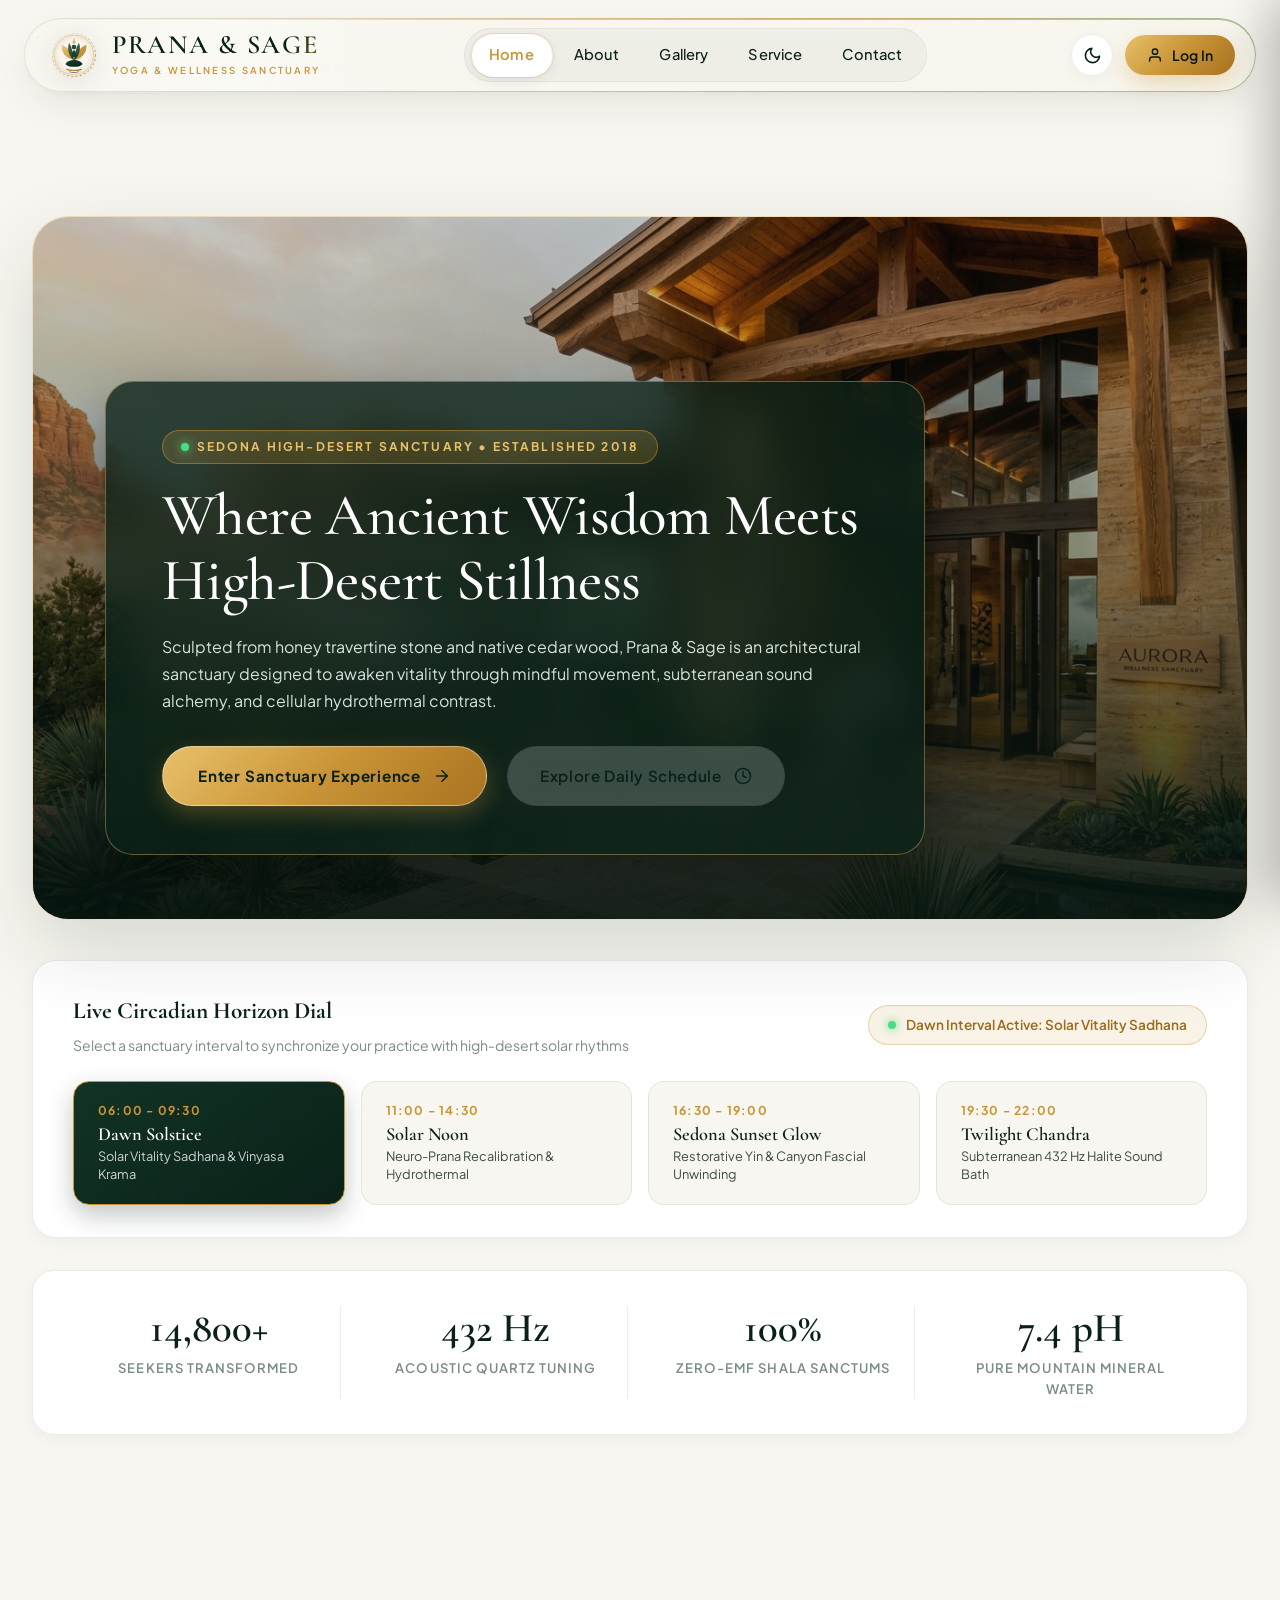
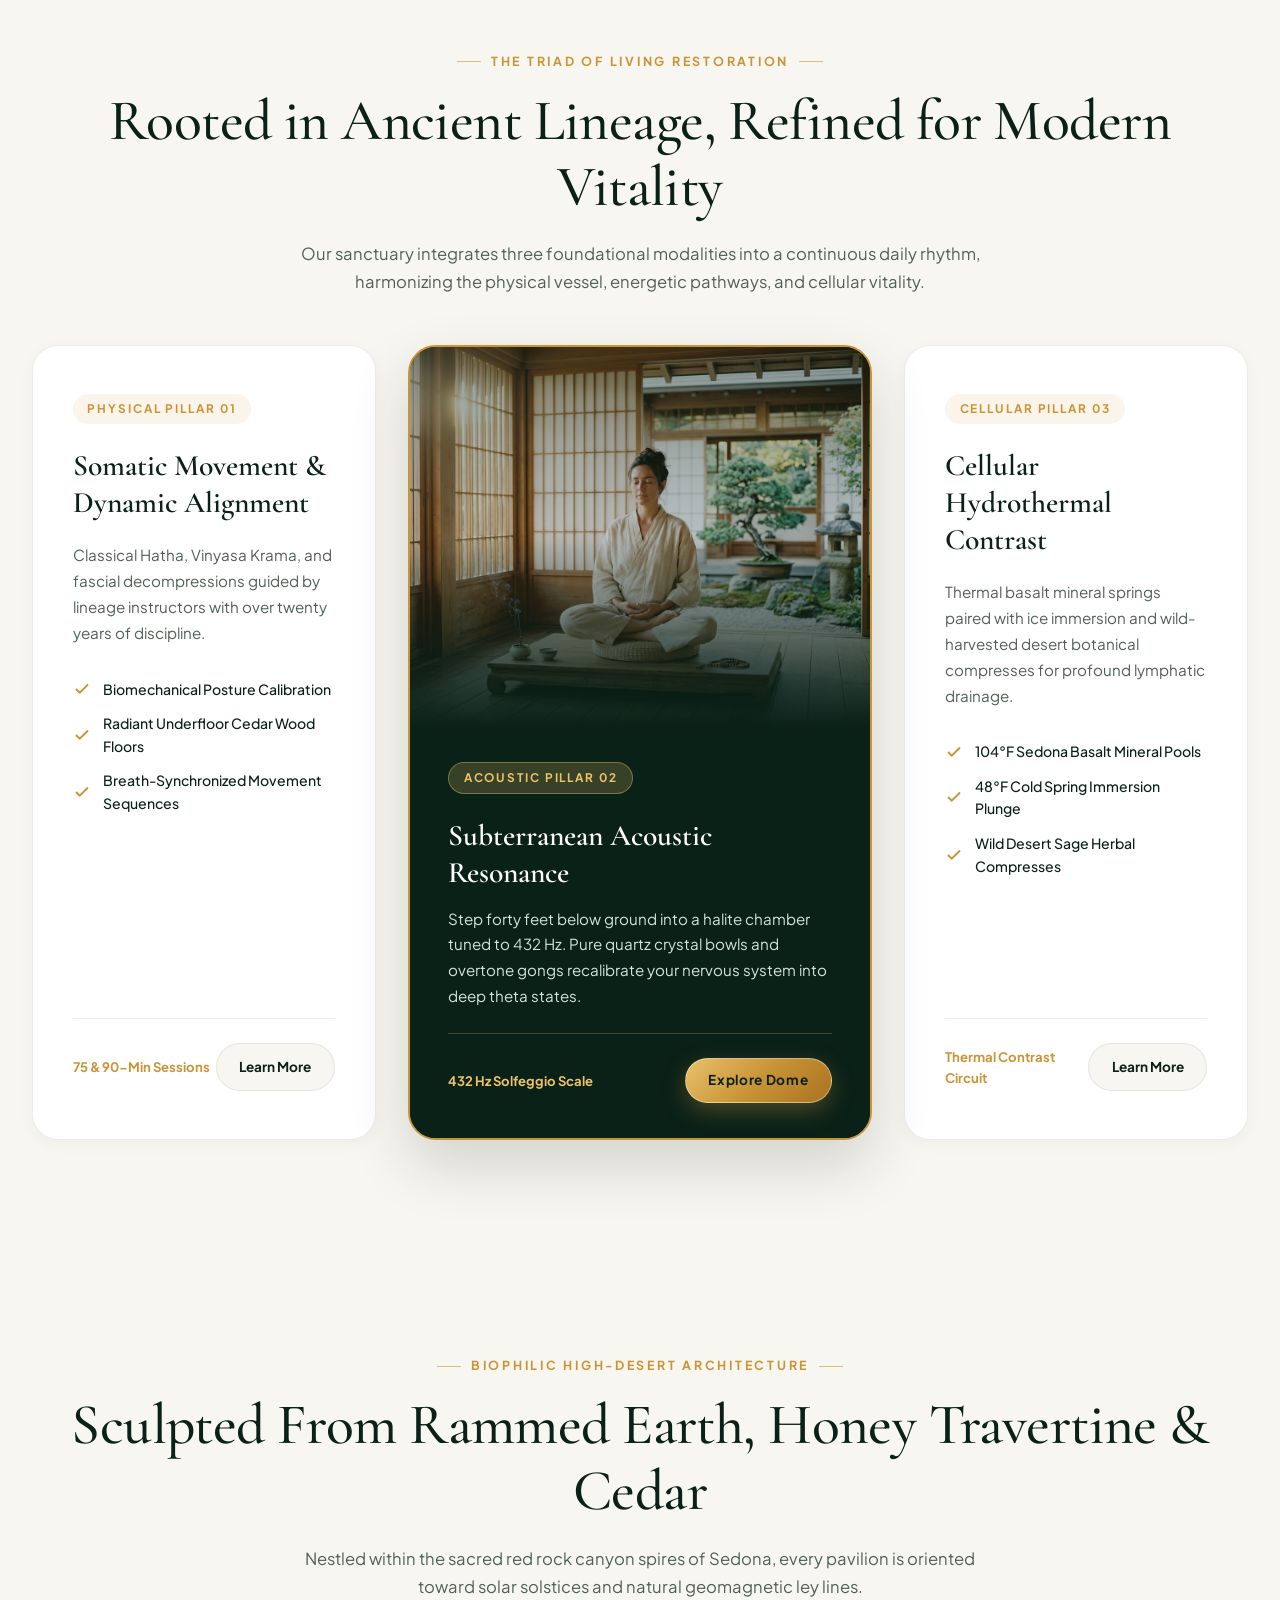
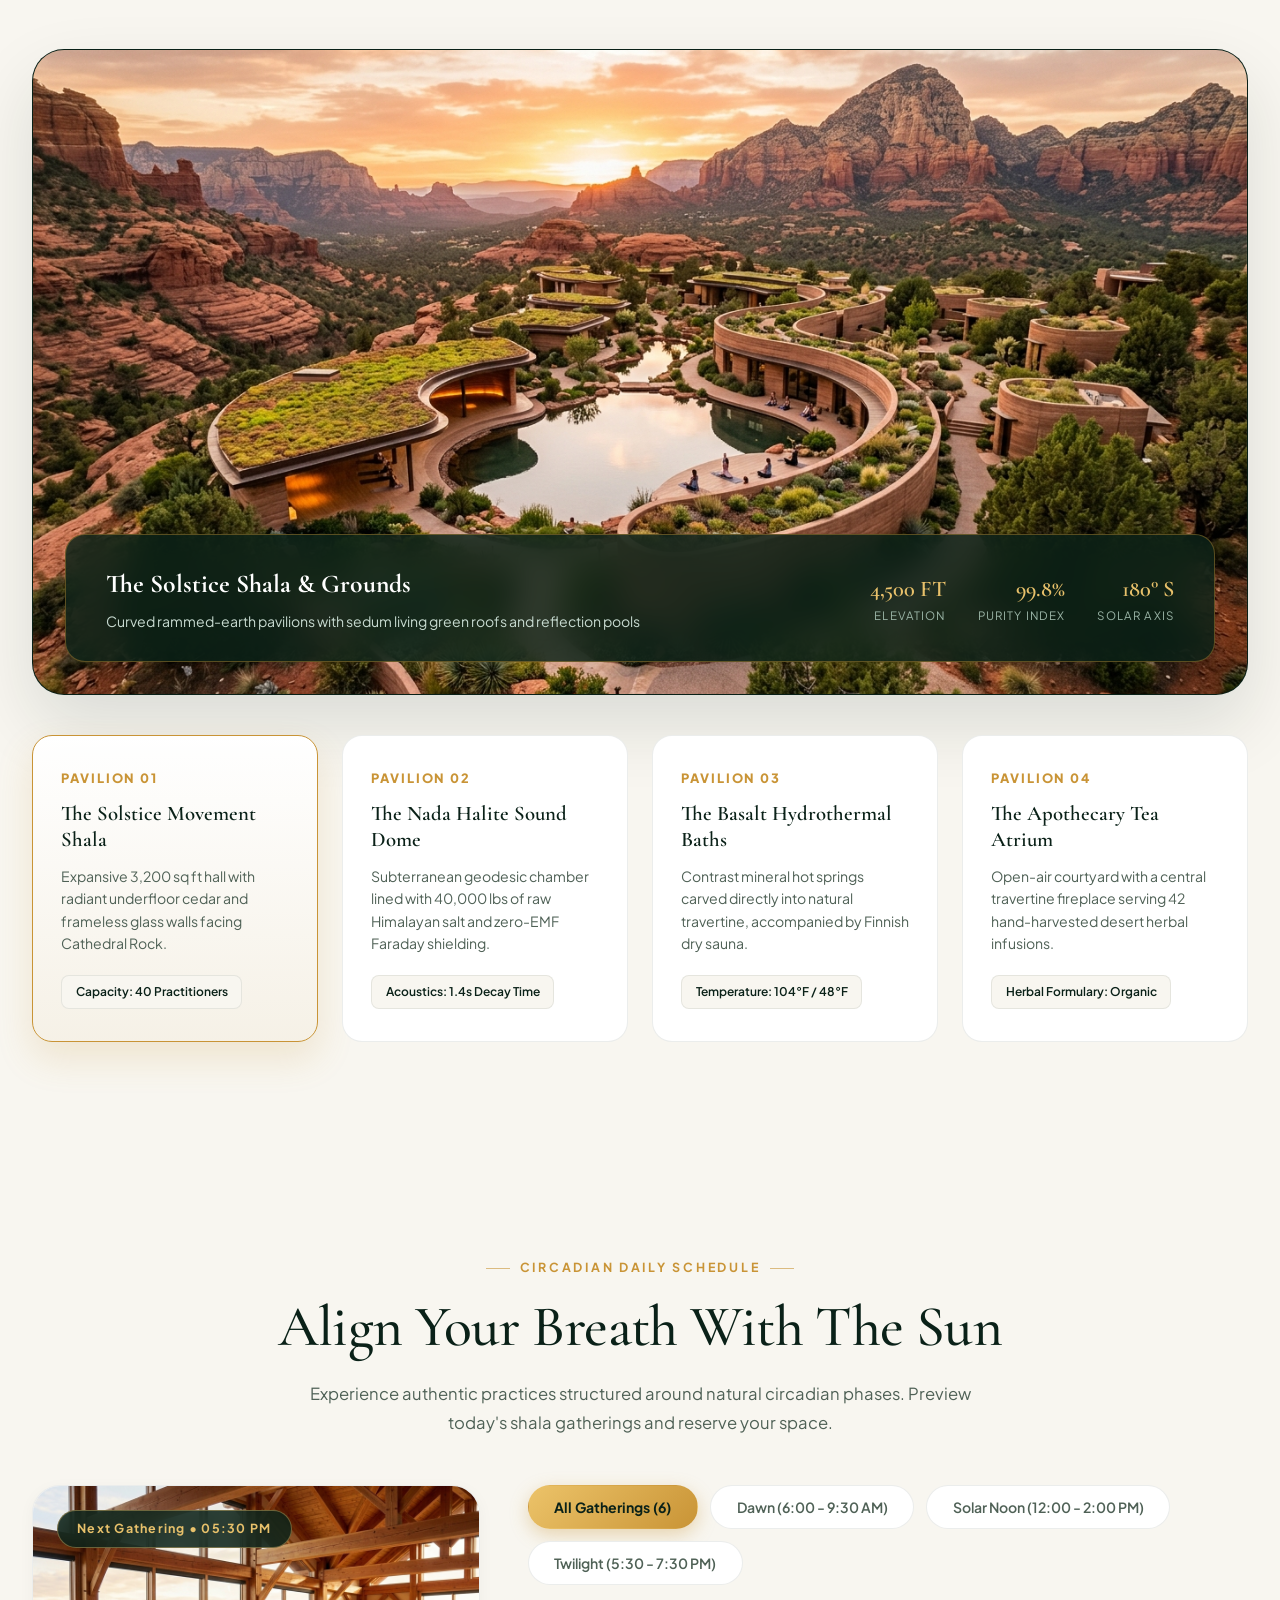
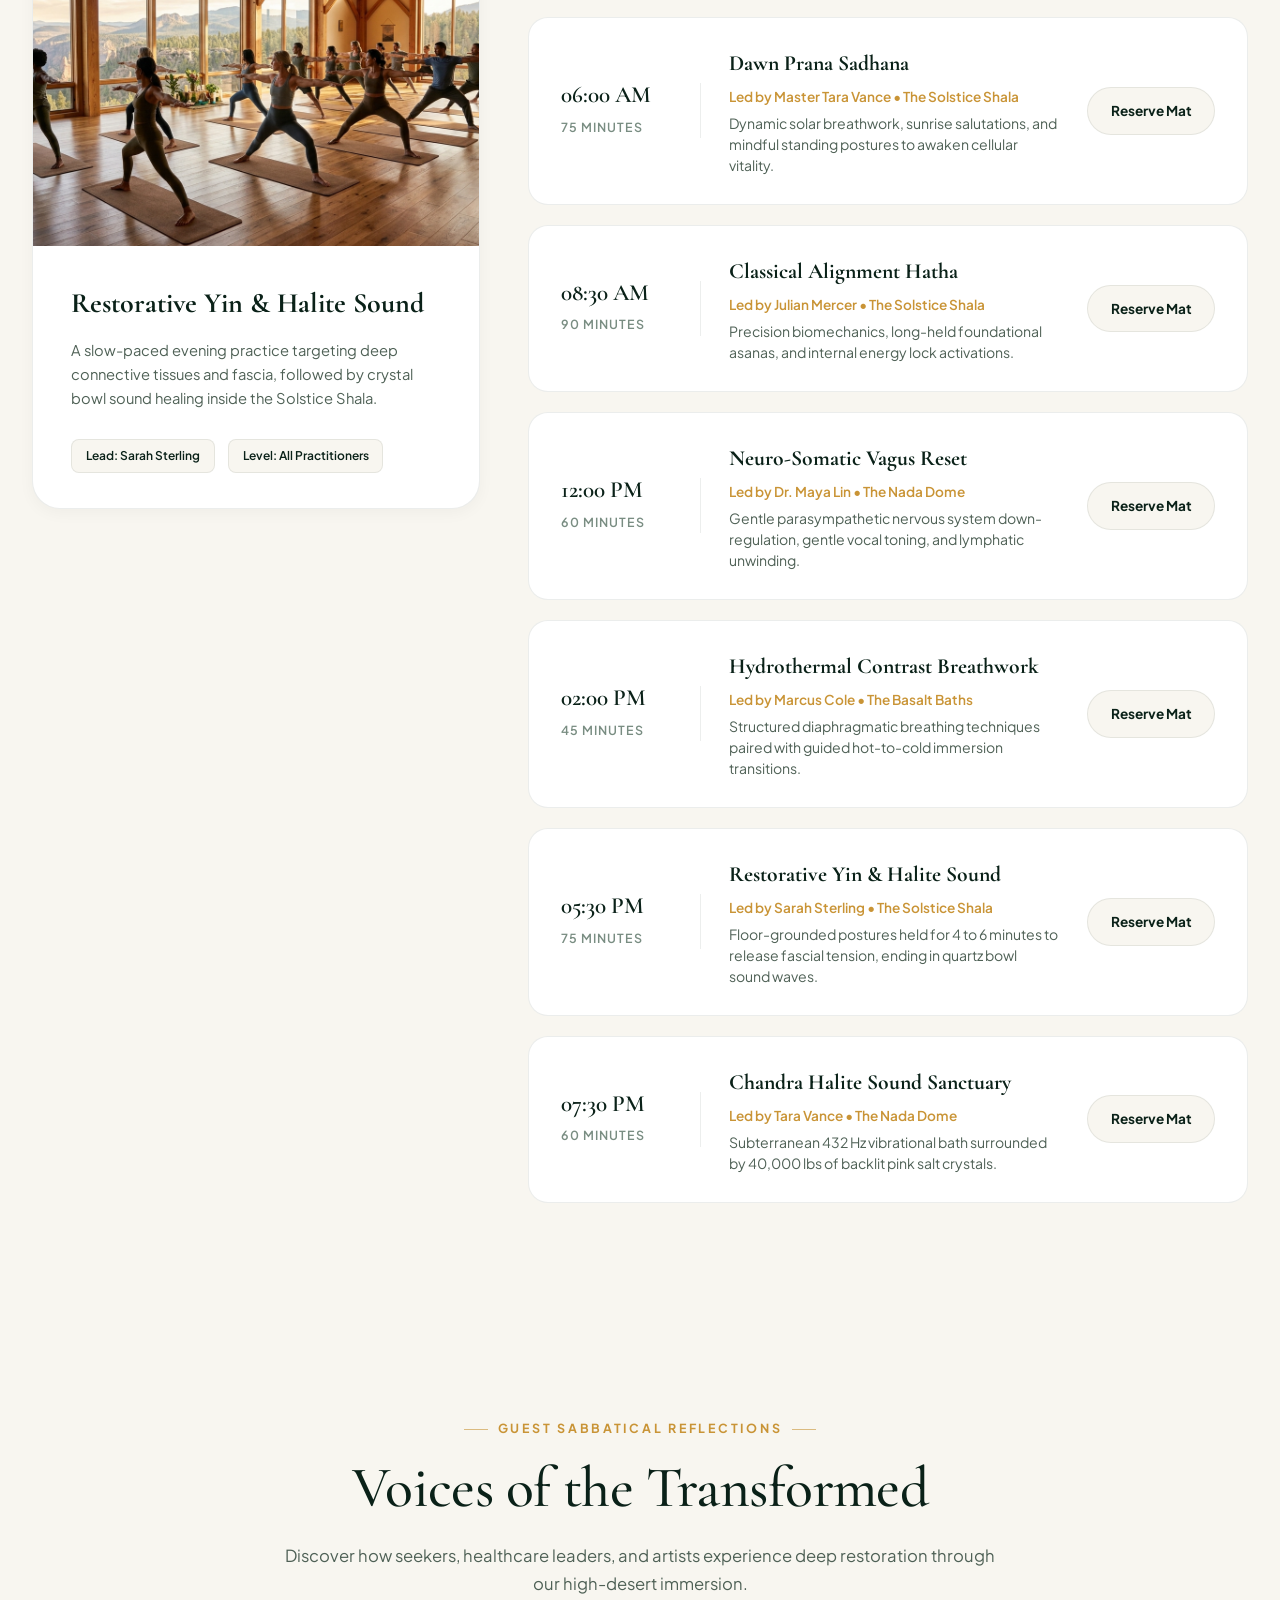
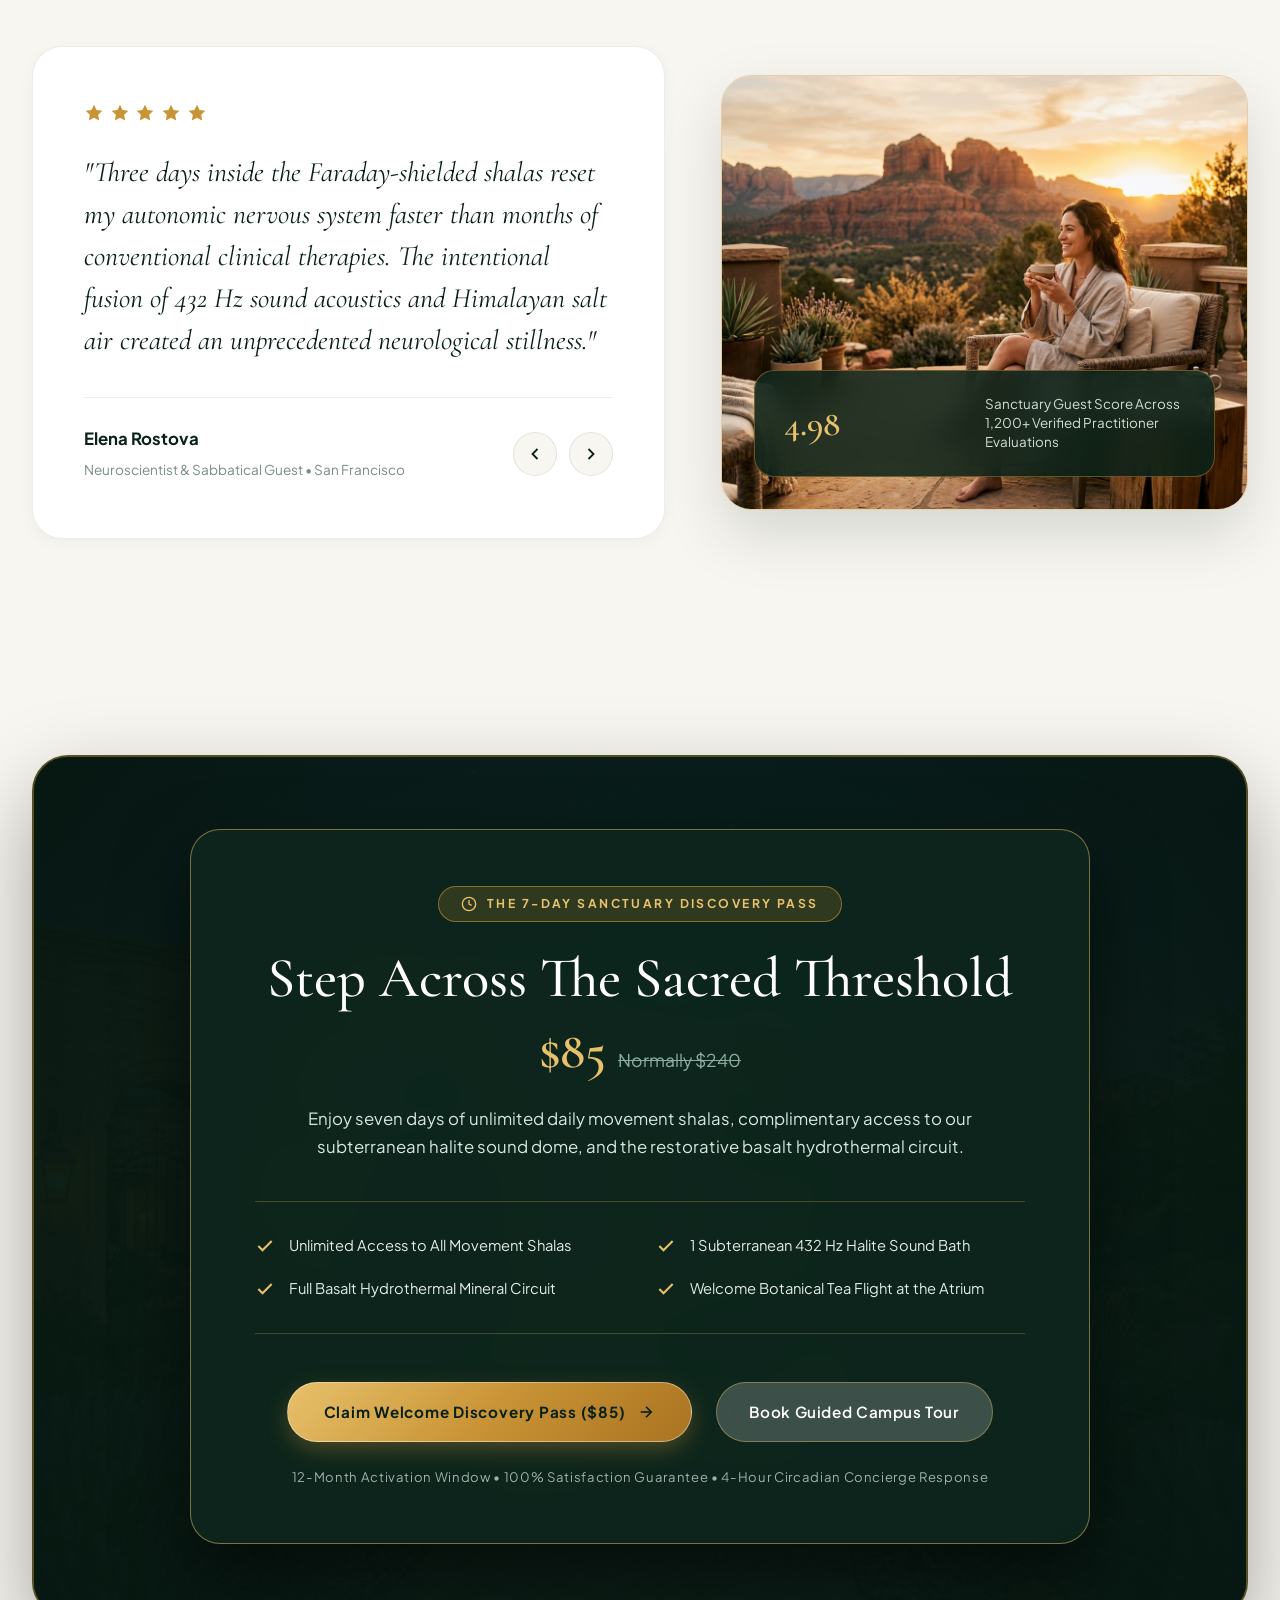
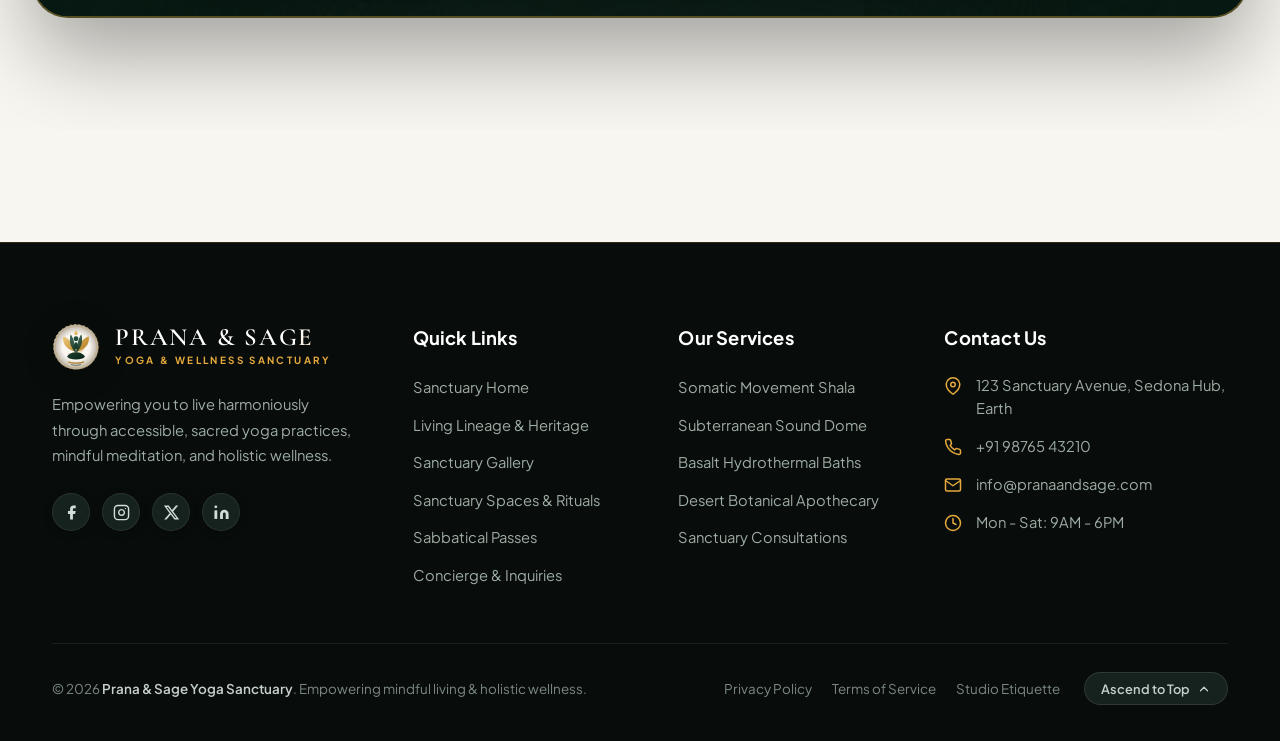
==== index.html @ 7e563ac8 "first commit" ====
<!DOCTYPE html>
<html lang="en">
<head>
  <meta charset="UTF-8">
  <meta name="viewport" content="width=device-width, initial-scale=1.0">
  <meta name="description" content="Prana & Sage Luxury Yoga Studio & Wellness Center in Sedona. Awaken vitality through mindful movement, subterranean sound alchemy, and cellular hydrothermal restoration.">
  <title>Prana & Sage | Luxury Yoga Studio & Wellness Center</title>
  
  <!-- Google Fonts: Cormorant Garamond (Luxury Serif) & Plus Jakarta Sans (Clean Modern Sans) -->
  <link rel="preconnect" href="https://fonts.googleapis.com">
  <link rel="preconnect" href="https://fonts.gstatic.com" crossorigin>
  <link href="https://fonts.googleapis.com/css2?family=Cormorant+Garamond:ital,wght@0,400;0,500;0,600;0,700;1,400&family=Plus+Jakarta+Sans:wght@300;400;500;600;700&display=swap" rel="stylesheet">

  <!-- ==========================================================================
       COMPLETE EMBEDDED STYLESHEET (Floating Zen Capsule Design & Creative Animations)
       ========================================================================== -->
  <style>
    /* ==========================================================================
       1. COLOR PALETTE & DESIGN SYSTEM TOKENS
       ========================================================================== */
    :root {
      /* Canvas & Backgrounds */
      --color-silk: #F8F6F0;
      --color-silk-translucent: rgba(248, 246, 240, 0.88);
      --color-surface: #FFFFFF;
      --color-surface-hover: #F2EFE8;
      --color-surface-translucent: rgba(255, 255, 255, 0.82);
      
      /* Borders & Dividers */
      --color-border: rgba(10, 33, 24, 0.08);
      --color-border-light: rgba(10, 33, 24, 0.04);
      --color-border-focus: rgba(201, 148, 54, 0.45);

      /* Deep Emerald Palette */
      --color-emerald-deep: #0A2118;
      --color-emerald-dark: #071711;
      --color-emerald-medium: #1C4434;
      --color-emerald-soft: #4A7A66;
      --color-emerald-mist: #EAF2EE;

      /* Champagne Gold & Sun Amber */
      --color-gold-primary: #C99436;
      --color-gold-hover: #B38029;
      --color-gold-light: #F7ECD2;
      --color-gold-dark: #9A6C1C;
      --color-gold-gradient: linear-gradient(135deg, #E8C16B 0%, #C99436 50%, #A97321 100%);
      --color-gold-gradient-hover: linear-gradient(135deg, #F0CC79 0%, #D8A243 50%, #B88028 100%);
      --color-gold-glow: 0 8px 24px -2px rgba(201, 148, 54, 0.38);

      /* Typography */
      --color-text-main: #0A2118;
      --color-text-body: #4F6156;
      --color-text-muted: #798D82;
      --color-white: #FFFFFF;

      --font-serif: 'Cormorant Garamond', Georgia, 'Times New Roman', serif;
      --font-sans: 'Plus Jakarta Sans', -apple-system, BlinkMacSystemFont, 'Segoe UI', Roboto, sans-serif;

      /* Elevation & Shadows */
      --shadow-subtle: 0 4px 16px rgba(10, 33, 24, 0.04);
      --shadow-capsule: 0 16px 40px -8px rgba(10, 33, 24, 0.09), 0 2px 8px rgba(10, 33, 24, 0.03);
      --shadow-scrolled: 0 20px 50px -10px rgba(10, 33, 24, 0.16), 0 0 0 1px rgba(201, 148, 54, 0.22);
      --shadow-dropdown: 0 24px 50px -6px rgba(10, 33, 24, 0.14), 0 4px 16px rgba(10, 33, 24, 0.04);
      --shadow-modal: 0 28px 70px -12px rgba(7, 23, 17, 0.4);

      /* Transitions */
      --transition-instant: 0.15s cubic-bezier(0.16, 1, 0.3, 1);
      --transition-smooth: 0.3s cubic-bezier(0.16, 1, 0.3, 1);
      --transition-spring: 0.45s cubic-bezier(0.34, 1.56, 0.64, 1);
    }

    /* Dark Mode Theme */
    body.dark-mode {
      --color-silk: #080E0B;
      --color-silk-translucent: rgba(8, 14, 11, 0.88);
      --color-surface: #101915;
      --color-surface-hover: #18251F;
      --color-surface-translucent: rgba(16, 25, 21, 0.82);

      --color-border: rgba(232, 193, 107, 0.14);
      --color-border-light: rgba(255, 255, 255, 0.06);
      --color-border-focus: rgba(232, 193, 107, 0.5);

      --color-emerald-deep: #F3F7F4;
      --color-emerald-dark: #FFFFFF;
      --color-emerald-medium: #7EB89F;
      --color-emerald-soft: #A2CBB7;
      --color-emerald-mist: #15241C;

      --color-gold-primary: #ECC369;
      --color-gold-hover: #F7D58B;
      --color-gold-light: #241F14;
      --color-gold-dark: #C99436;
      --color-gold-gradient: linear-gradient(135deg, #F5D588 0%, #ECC369 50%, #C48E2F 100%);
      --color-gold-gradient-hover: linear-gradient(135deg, #FFE09C 0%, #F5CE7A 50%, #D89F3A 100%);
      --color-gold-glow: 0 8px 28px -2px rgba(236, 195, 105, 0.45);

      --color-text-main: #F3F7F4;
      --color-text-body: #A4B7AD;
      --color-text-muted: #7E9388;
      --color-white: #101915;

      --shadow-subtle: 0 4px 16px rgba(0, 0, 0, 0.4);
      --shadow-capsule: 0 16px 45px -8px rgba(0, 0, 0, 0.65), 0 0 0 1px rgba(232, 193, 107, 0.18);
      --shadow-scrolled: 0 24px 60px -10px rgba(0, 0, 0, 0.8), 0 0 0 1px rgba(232, 193, 107, 0.32);
      --shadow-dropdown: 0 26px 56px -6px rgba(0, 0, 0, 0.8), 0 0 0 1px rgba(232, 193, 107, 0.2);
      --shadow-modal: 0 30px 75px -10px rgba(0, 0, 0, 0.9);
    }

    /* ==========================================================================
       2. RESET & CANVAS FOUNDATIONS
       ========================================================================== */
    *, *::before, *::after {
      box-sizing: border-box;
      margin: 0;
      padding: 0;
    }

    html {
      scroll-behavior: smooth;
      font-size: 16px;
    }

    body {
      font-family: var(--font-sans);
      background-color: var(--color-silk);
      color: var(--color-text-main);
      line-height: 1.6;
      -webkit-font-smoothing: antialiased;
      -moz-osx-font-smoothing: grayscale;
      overflow-x: hidden;
      min-height: 160vh; /* Smooth vertical scroll space to experience sticky capsule dynamics */
      transition: background-color var(--transition-smooth), color var(--transition-smooth);
      background-image: radial-gradient(circle at 50% 10%, rgba(201, 148, 54, 0.04) 0%, transparent 60%);
    }

    body.dark-mode {
      background-image: radial-gradient(circle at 50% 10%, rgba(232, 193, 107, 0.05) 0%, transparent 65%);
    }

    a {
      text-decoration: none;
      color: inherit;
      transition: color var(--transition-instant);
    }

    button {
      border: none;
      background: transparent;
      cursor: pointer;
      font-family: inherit;
    }

    ul {
      list-style: none;
    }

    /* ==========================================================================
       3. FLOATING ZEN CAPSULE NAVBAR
       ========================================================================== */
    .header-wrapper {
      position: fixed;
      top: 18px;
      left: 0;
      right: 0;
      z-index: 1000;
      padding: 0 1.5rem;
      pointer-events: none;
      transition: top 0.38s cubic-bezier(0.16, 1, 0.3, 1);
    }

    .header-wrapper.is-scrolled {
      top: 10px;
    }

    .navbar {
      pointer-events: auto;
      max-width: 1300px;
      margin: 0 auto;
      height: 74px;
      padding: 0 1.25rem 0 1.6rem;
      display: flex;
      align-items: center;
      justify-content: space-between;
      background: var(--color-silk-translucent);
      backdrop-filter: blur(28px) saturate(190%);
      -webkit-backdrop-filter: blur(28px) saturate(190%);
      border-radius: 999px;
      border: 1px solid var(--color-border);
      box-shadow: var(--shadow-capsule);
      position: relative;
      transition: height 0.35s cubic-bezier(0.16, 1, 0.3, 1), 
                  box-shadow 0.35s cubic-bezier(0.16, 1, 0.3, 1),
                  background-color var(--transition-smooth),
                  border-color var(--transition-smooth);
    }

    .header-wrapper.is-scrolled .navbar {
      height: 66px;
      background: var(--color-surface-translucent);
      box-shadow: var(--shadow-scrolled);
    }

    /* Flowing Celestial Aurora Perimeter Halo Border */
    @keyframes auroraFlow {
      0% {
        background-position: 0% 50%;
      }
      50% {
        background-position: 100% 50%;
      }
      100% {
        background-position: 0% 50%;
      }
    }

    .navbar::before {
      content: '';
      position: absolute;
      inset: -1px;
      border-radius: 999px;
      padding: 1.5px;
      background: linear-gradient(90deg, 
        transparent 0%, 
        var(--color-gold-primary) 25%, 
        #5CB590 50%, 
        var(--color-gold-primary) 75%, 
        transparent 100%
      );
      background-size: 250% 100%;
      animation: auroraFlow 9s ease-in-out infinite;
      -webkit-mask: linear-gradient(#fff 0 0) content-box, linear-gradient(#fff 0 0);
      -webkit-mask-composite: xor;
      mask-composite: exclude;
      opacity: 0.65;
      pointer-events: none;
    }

    /* Specular Crystal Light Gleam across the Floating Capsule */
    @keyframes capsuleSpecular {
      0% {
        transform: translateX(-150%) skewX(-20deg);
        opacity: 0;
      }
      15% {
        opacity: 0.65;
      }
      32% {
        transform: translateX(250%) skewX(-20deg);
        opacity: 0;
      }
      100% {
        transform: translateX(250%) skewX(-20deg);
        opacity: 0;
      }
    }

    .navbar::after {
      content: '';
      position: absolute;
      top: 0;
      left: 0;
      width: 32%;
      height: 100%;
      background: linear-gradient(90deg, 
        transparent 0%, 
        rgba(255, 255, 255, 0.32) 50%, 
        transparent 100%
      );
      border-radius: 999px;
      animation: capsuleSpecular 12s ease-in-out infinite;
      pointer-events: none;
      z-index: 1;
      overflow: hidden;
    }

    body.dark-mode .navbar::after {
      background: linear-gradient(90deg, 
        transparent 0%, 
        rgba(232, 193, 107, 0.18) 50%, 
        transparent 100%
      );
    }

    /* ==========================================================================
       4. BRAND LOGO & SACRED LOTUS ANIMATIONS
       ========================================================================== */
    .brand {
      display: flex;
      align-items: center;
      gap: 0.95rem;
      text-decoration: none;
      z-index: 1003;
      cursor: pointer;
      user-select: none;
    }

    .brand-icon {
      width: 46px;
      height: 46px;
      flex-shrink: 0;
      transition: transform var(--transition-spring), filter var(--transition-smooth);
      filter: drop-shadow(0 4px 12px rgba(10, 33, 24, 0.1));
    }

    .brand:hover .brand-icon {
      transform: scale(1.08) translateY(-1px);
      filter: drop-shadow(0 8px 22px rgba(201, 148, 54, 0.45));
    }

    /* 1. Mandala Sacred Orbit (Outer Clockwise, Inner Counter-Clockwise) */
    @keyframes lotusMandalaOrbit {
      from { transform: rotate(0deg); }
      to { transform: rotate(360deg); }
    }

    @keyframes mandalaCounterRotate {
      from { transform: rotate(360deg); }
      to { transform: rotate(0deg); }
    }

    .mandala-outer-ring {
      transform-origin: 32px 32px;
      animation: lotusMandalaOrbit 26s linear infinite;
      transition: animation-duration 0.6s ease;
    }

    .mandala-inner-ring {
      transform-origin: 32px 32px;
      animation: mandalaCounterRotate 36s linear infinite;
      stroke: var(--color-gold-primary);
      opacity: 0.55;
    }

    .brand:hover .mandala-outer-ring {
      animation-duration: 9s;
    }

    .brand:hover .mandala-inner-ring {
      animation-duration: 14s;
    }

    /* 2. Prana Breathing Pulse (Crown Chakra Bindu & Flame) */
    @keyframes pranaBreathe {
      0%, 100% {
        transform: scale(1);
        opacity: 0.85;
        filter: drop-shadow(0 0 2px rgba(201, 148, 54, 0.5));
      }
      50% {
        transform: scale(1.35);
        opacity: 1;
        filter: drop-shadow(0 0 7px rgba(201, 148, 54, 0.95)) drop-shadow(0 0 12px rgba(245, 214, 136, 0.85));
      }
    }

    .crown-bindu {
      transform-origin: 32px 14px;
      animation: pranaBreathe 4s ease-in-out infinite;
    }

    .crown-flame {
      transform-origin: 32px 11px;
      animation: pranaBreathe 4s ease-in-out infinite 0.4s;
    }

    /* 3. Chandra Moon Glow */
    @keyframes chandraGlow {
      0%, 100% { opacity: 0.25; }
      50% { opacity: 0.55; }
    }

    .chandra-moon {
      animation: chandraGlow 6s ease-in-out infinite;
    }

    /* 4. Lotus Petals Organic Spring Bloom on Hover */
    .brand-icon .lotus-petal {
      transform-origin: 32px 39px;
      transition: transform 0.55s cubic-bezier(0.34, 1.56, 0.64, 1);
    }

    .brand:hover .lotus-petal.petal-left-outer {
      transform: rotate(-7deg) scale(1.06);
    }

    .brand:hover .lotus-petal.petal-right-outer {
      transform: rotate(7deg) scale(1.06);
    }

    .brand:hover .lotus-petal.petal-left-inner {
      transform: rotate(-3.5deg) scale(1.03);
    }

    .brand:hover .lotus-petal.petal-right-inner {
      transform: rotate(3.5deg) scale(1.03);
    }

    /* 5. Grounding Sacred Energy Ripples */
    @keyframes groundingRipplePulse {
      0%, 100% { opacity: 0.7; transform: scaleX(1); }
      50% { opacity: 1; transform: scaleX(1.04); }
    }

    .grounding-ripple {
      transform-origin: 32px 52px;
      animation: groundingRipplePulse 5s ease-in-out infinite;
    }

    .brand-text {
      display: flex;
      flex-direction: column;
    }

    /* Luminous Gold Leaf Foil Shimmer on Brand Title */
    .brand-title {
      font-family: var(--font-serif);
      font-size: 1.65rem;
      font-weight: 600;
      letter-spacing: 0.07em;
      color: var(--color-text-main);
      line-height: 1.05;
      text-transform: uppercase;
      background: linear-gradient(120deg, 
        var(--color-text-main) 0%, 
        var(--color-text-main) 35%, 
        var(--color-gold-primary) 50%, 
        var(--color-text-main) 65%, 
        var(--color-text-main) 100%
      );
      background-size: 240% auto;
      -webkit-background-clip: text;
      -webkit-text-fill-color: transparent;
      transition: background-position 0.7s cubic-bezier(0.16, 1, 0.3, 1);
    }

    .brand:hover .brand-title {
      background-position: -120% center;
    }

    .brand-tagline {
      font-size: 0.6rem;
      text-transform: uppercase;
      letter-spacing: 0.24em;
      color: var(--color-gold-primary);
      font-weight: 600;
      margin-top: 3px;
      transition: color var(--transition-smooth);
    }

    /* ==========================================================================
       5. NAVIGATION MENU & DYNAMIC MAGNETIC SLIDING PILL (DESKTOP)
       ========================================================================== */
    .nav-menu {
      position: relative;
      display: flex;
      align-items: center;
      gap: 0.2rem;
      padding: 0.3rem 0.35rem;
      background: rgba(10, 33, 24, 0.035);
      border-radius: 999px;
      border: 1px solid rgba(10, 33, 24, 0.06);
      backdrop-filter: blur(10px);
      -webkit-backdrop-filter: blur(10px);
      transition: background-color var(--transition-smooth), border-color var(--transition-smooth);
    }

    body.dark-mode .nav-menu {
      background: rgba(232, 193, 107, 0.05);
      border-color: rgba(232, 193, 107, 0.12);
    }

    /* Dynamic Zen Magnetic Sliding Pill Indicator */
    .nav-slider-pill {
      position: absolute;
      top: 5px;
      bottom: 5px;
      left: 0;
      border-radius: 999px;
      background: var(--color-surface);
      box-shadow: 0 4px 14px rgba(10, 33, 24, 0.08), 0 0 0 1px rgba(201, 148, 54, 0.25);
      transition: transform 0.38s cubic-bezier(0.34, 1.25, 0.64, 1), 
                  width 0.38s cubic-bezier(0.34, 1.25, 0.64, 1),
                  opacity 0.2s ease;
      pointer-events: none;
      z-index: 1;
      will-change: transform, width;
    }

    body.dark-mode .nav-slider-pill {
      background: rgba(24, 38, 32, 0.92);
      box-shadow: 0 6px 18px rgba(0, 0, 0, 0.45), 0 0 0 1px rgba(232, 193, 107, 0.32);
    }

    .nav-item {
      position: relative;
      z-index: 2;
    }

    .nav-link {
      display: inline-flex;
      align-items: center;
      gap: 0.42rem;
      padding: 0.62rem 1.15rem;
      font-size: 0.92rem;
      font-weight: 500;
      color: var(--color-text-main);
      border-radius: 999px;
      letter-spacing: 0.01em;
      position: relative;
      z-index: 2;
      transition: color 0.22s ease, transform 0.22s ease;
      background: transparent !important;
    }

    .nav-link svg.chevron {
      width: 14px;
      height: 14px;
      stroke-width: 2.2;
      transition: transform var(--transition-spring), stroke var(--transition-instant);
      opacity: 0.75;
    }

    .nav-link:hover,
    .nav-item:hover > .nav-link {
      color: var(--color-gold-primary);
      transform: translateY(-1px);
    }

    .nav-item:hover > .nav-link svg.chevron {
      transform: rotate(180deg);
      opacity: 1;
      stroke: var(--color-gold-primary);
    }

    .nav-link.is-active {
      font-weight: 600;
      color: var(--color-gold-primary);
    }

    /* ==========================================================================
       6. LOTUS BLOSSOM CASCADING DROPDOWN MENU
       ========================================================================== */
    @keyframes blossomReveal {
      0% {
        opacity: 0;
        transform: translateY(14px) scale(0.92);
        filter: blur(4px);
      }
      100% {
        opacity: 1;
        transform: translateY(6px) scale(1);
        filter: blur(0);
      }
    }

    .dropdown-menu {
      position: absolute;
      top: 100%;
      left: 0;
      background-color: var(--color-surface);
      border-radius: 16px;
      padding: 0.55rem;
      min-width: 170px;
      border: 1px solid var(--color-border);
      box-shadow: var(--shadow-dropdown);
      opacity: 0;
      visibility: hidden;
      transform: translateY(12px) scale(0.94);
      transform-origin: top left;
      transition: opacity 0.22s ease, 
                  transform 0.25s cubic-bezier(0.16, 1, 0.3, 1), 
                  visibility 0.22s,
                  background-color var(--transition-smooth),
                  border-color var(--transition-smooth);
      pointer-events: none;
      z-index: 990;
    }

    body.dark-mode .dropdown-menu {
      background-color: rgba(16, 25, 21, 0.95);
      backdrop-filter: blur(24px);
      -webkit-backdrop-filter: blur(24px);
      border: 1px solid rgba(232, 193, 107, 0.22);
      box-shadow: 0 24px 52px -6px rgba(0, 0, 0, 0.75), 0 0 20px rgba(232, 193, 107, 0.12);
    }

    .nav-item:hover > .dropdown-menu,
    .nav-item:focus-within > .dropdown-menu {
      opacity: 1;
      visibility: visible;
      animation: blossomReveal 0.32s cubic-bezier(0.16, 1, 0.3, 1) forwards;
      pointer-events: auto;
    }

    .dropdown-item {
      display: flex;
      align-items: center;
      gap: 0.65rem;
      padding: 0.68rem 1rem;
      font-size: 0.92rem;
      font-weight: 500;
      color: var(--color-text-main);
      border-radius: 10px;
      transition: background-color 0.2s ease, color 0.2s ease, transform 0.22s cubic-bezier(0.34, 1.3, 0.64, 1);
      text-decoration: none;
      white-space: nowrap;
      position: relative;
    }

    .dropdown-item::before {
      content: '';
      width: 6px;
      height: 6px;
      border-radius: 50%;
      background: var(--color-gold-gradient);
      opacity: 0;
      transform: scale(0);
      transition: transform 0.25s cubic-bezier(0.34, 1.5, 0.64, 1), opacity 0.2s ease;
      box-shadow: 0 0 8px var(--color-gold-primary);
    }

    .dropdown-item:hover::before {
      opacity: 1;
      transform: scale(1);
    }

    .dropdown-item:hover {
      background-color: var(--color-surface-hover);
      color: var(--color-gold-primary);
      transform: translateX(5px);
    }

    /* ==========================================================================
       7. ACTION CONTROLS (Theme Switcher, Login CTA, Hamburger)
       ========================================================================== */
    .nav-actions {
      display: flex;
      align-items: center;
      gap: 0.75rem;
    }

    /* Circular Frosted Action Button */
    .action-btn {
      width: 42px;
      height: 42px;
      border-radius: 50%;
      display: flex;
      align-items: center;
      justify-content: center;
      color: var(--color-text-main);
      background-color: var(--color-surface);
      border: 1px solid var(--color-border);
      box-shadow: var(--shadow-subtle);
      transition: all var(--transition-instant);
      position: relative;
      overflow: hidden;
    }

    .action-btn:hover {
      background-color: var(--color-surface-hover);
      border-color: var(--color-border-focus);
      color: var(--color-gold-primary);
      transform: translateY(-1px);
    }

    .action-btn svg {
      width: 19px;
      height: 19px;
    }

    /* Pro Theme Toggle Button with Celestial Orbit Animation */
    .theme-toggle {
      cursor: pointer;
    }

    .theme-toggle svg {
      transition: transform 0.4s cubic-bezier(0.34, 1.56, 0.64, 1), color var(--transition-instant);
    }

    .theme-toggle:hover svg {
      transform: rotate(35deg) scale(1.15);
      color: var(--color-gold-primary);
    }

    body.dark-mode .theme-toggle:hover svg {
      transform: rotate(50deg) scale(1.15);
      color: var(--color-gold-primary);
    }

    /* Cosmic celestial 360 flip when toggled */
    .theme-toggle.switching svg {
      animation: celestialOrbit 0.5s cubic-bezier(0.34, 1.4, 0.64, 1);
    }

    @keyframes celestialOrbit {
      0% { transform: rotate(0deg) scale(1); }
      50% { transform: rotate(180deg) scale(0.35); opacity: 0.25; }
      100% { transform: rotate(360deg) scale(1); opacity: 1; }
    }

    /* Pro CTA Button ("Log In") with Breathing Golden Aura Pulse */
    @keyframes ctaPulse {
      0%, 100% {
        box-shadow: 0 4px 18px rgba(201, 148, 54, 0.35);
      }
      50% {
        box-shadow: 0 6px 26px rgba(201, 148, 54, 0.58), 0 0 16px rgba(245, 214, 136, 0.42);
      }
    }

    .btn-cta {
      display: inline-flex;
      align-items: center;
      gap: 0.55rem;
      background: var(--color-gold-gradient);
      color: #071711;
      font-size: 0.88rem;
      font-weight: 600;
      letter-spacing: 0.02em;
      padding: 0.68rem 1.35rem;
      border-radius: 999px;
      box-shadow: var(--color-gold-glow);
      transition: all var(--transition-smooth);
      white-space: nowrap;
      cursor: pointer;
      position: relative;
      overflow: hidden;
      animation: ctaPulse 4.5s ease-in-out infinite;
    }

    /* Shimmer Light Sheen Reflection on Hover */
    .btn-cta::after {
      content: '';
      position: absolute;
      top: -50%;
      left: -50%;
      width: 200%;
      height: 200%;
      background: linear-gradient(60deg, transparent 40%, rgba(255, 255, 255, 0.38) 50%, transparent 60%);
      transform: translateX(-100%);
      transition: transform 0.65s ease;
    }

    .btn-cta:hover::after {
      transform: translateX(100%);
    }

    .btn-cta:hover {
      background: var(--color-gold-gradient-hover);
      transform: translateY(-2px);
      box-shadow: 0 12px 30px -2px rgba(201, 148, 54, 0.6);
      color: #071711;
    }

    .btn-cta:active {
      transform: translateY(0);
    }

    .btn-cta svg {
      width: 16px;
      height: 16px;
      transition: transform var(--transition-instant);
    }

    .btn-cta:hover svg {
      transform: translateX(2px);
    }

    /* Interactive Zen Water Ripple on Button Click */
    .zen-ripple {
      position: absolute;
      border-radius: 50%;
      pointer-events: none;
      background: radial-gradient(circle, rgba(255, 255, 255, 0.75) 0%, rgba(201, 148, 54, 0.45) 50%, transparent 100%);
      transform: scale(0);
      animation: zenRippleExpand 0.65s cubic-bezier(0.1, 0.8, 0.3, 1) forwards;
      z-index: 10;
    }

    @keyframes zenRippleExpand {
      0% {
        transform: scale(0);
        opacity: 0.85;
      }
      100% {
        transform: scale(3.8);
        opacity: 0;
      }
    }

    /* Mobile Hamburger Trigger with Spring Dynamics */
    .mobile-toggle {
      display: none;
      width: 44px;
      height: 44px;
      border-radius: 50%;
      flex-direction: column;
      align-items: center;
      justify-content: center;
      gap: 5px;
      padding: 10px;
      cursor: pointer;
      z-index: 1005;
      background: var(--color-surface);
      border: 1px solid var(--color-border);
      box-shadow: var(--shadow-subtle);
      transition: all 0.3s cubic-bezier(0.34, 1.56, 0.64, 1);
      position: relative;
      overflow: hidden;
    }

    .mobile-toggle:hover {
      border-color: var(--color-gold-primary);
      box-shadow: 0 0 16px rgba(201, 148, 54, 0.32);
      transform: scale(1.06);
    }

    .mobile-toggle span {
      display: block;
      width: 20px;
      height: 2px;
      background-color: var(--color-text-main);
      border-radius: 2px;
      transition: transform var(--transition-smooth), opacity var(--transition-smooth), background-color var(--transition-smooth);
    }

    .mobile-toggle.is-active {
      background: var(--color-surface-hover);
      border-color: var(--color-gold-primary);
      box-shadow: 0 0 18px rgba(201, 148, 54, 0.4);
    }

    .mobile-toggle.is-active span {
      background-color: var(--color-gold-primary);
    }

    .mobile-toggle.is-active span:nth-child(1) {
      transform: translateY(7px) rotate(45deg);
    }
    .mobile-toggle.is-active span:nth-child(2) {
      opacity: 0;
    }
    .mobile-toggle.is-active span:nth-child(3) {
      transform: translateY(-7px) rotate(-45deg);
    }

    /* ==========================================================================
       8. RESPONSIVE MOBILE DRAWER (Slide-Over)
       ========================================================================== */
    .mobile-overlay {
      position: fixed;
      inset: 0;
      background: rgba(8, 14, 11, 0.65);
      backdrop-filter: blur(6px);
      opacity: 0;
      visibility: hidden;
      transition: opacity var(--transition-smooth), visibility var(--transition-smooth);
      z-index: 1001;
    }

    .mobile-overlay.is-active {
      opacity: 1;
      visibility: visible;
    }

    .mobile-drawer {
      position: fixed;
      top: 0;
      right: 0;
      bottom: 0;
      width: 86%;
      max-width: 380px;
      background: var(--color-silk);
      box-shadow: -12px 0 45px rgba(0, 0, 0, 0.25);
      z-index: 1002;
      transform: translateX(100%);
      transition: transform var(--transition-smooth), background-color var(--transition-smooth);
      display: flex;
      flex-direction: column;
      overflow-y: auto;
      padding: 2rem 1.6rem;
      border-left: 1px solid var(--color-border);
    }

    body.dark-mode .mobile-drawer {
      background: #09120E;
      border-left: 1px solid rgba(232, 193, 107, 0.15);
    }

    .mobile-drawer.is-active {
      transform: translateX(0);
    }

    .drawer-header {
      display: flex;
      align-items: center;
      justify-content: space-between;
      margin-bottom: 2rem;
      padding-bottom: 1.25rem;
      border-bottom: 1px solid var(--color-border);
    }

    .drawer-close-btn {
      width: 38px;
      height: 38px;
      border-radius: 50%;
      background: var(--color-surface);
      border: 1px solid var(--color-border);
      display: flex;
      align-items: center;
      justify-content: center;
      color: var(--color-text-main);
      transition: all var(--transition-instant);
    }

    .drawer-close-btn:hover {
      background: var(--color-surface-hover);
      color: var(--color-gold-primary);
    }

    .mobile-nav-list {
      display: flex;
      flex-direction: column;
      gap: 0.4rem;
    }

    .mobile-nav-item {
      border-bottom: 1px solid var(--color-border);
    }

    .mobile-drawer.is-active .mobile-nav-item {
      animation: drawerItemSlideIn 0.38s cubic-bezier(0.16, 1, 0.3, 1) backwards;
    }
    .mobile-drawer.is-active .mobile-nav-item:nth-child(1) { animation-delay: 0.08s; }
    .mobile-drawer.is-active .mobile-nav-item:nth-child(2) { animation-delay: 0.14s; }
    .mobile-drawer.is-active .mobile-nav-item:nth-child(3) { animation-delay: 0.20s; }
    .mobile-drawer.is-active .mobile-nav-item:nth-child(4) { animation-delay: 0.26s; }

    @keyframes drawerItemSlideIn {
      from {
        opacity: 0;
        transform: translateX(22px);
      }
      to {
        opacity: 1;
        transform: translateX(0);
      }
    }

    .mobile-nav-header {
      display: flex;
      align-items: center;
      justify-content: space-between;
      padding: 0.95rem 0;
      font-family: var(--font-serif);
      font-size: 1.35rem;
      font-weight: 600;
      color: var(--color-text-main);
      cursor: pointer;
      transition: color var(--transition-instant);
    }

    .mobile-nav-header svg {
      width: 18px;
      height: 18px;
      transition: transform var(--transition-instant);
      color: var(--color-text-muted);
    }

    .mobile-nav-item.open .mobile-nav-header svg {
      transform: rotate(180deg);
      color: var(--color-gold-primary);
    }

    .mobile-submenu {
      display: none;
      padding: 0 0 1rem 0.8rem;
    }

    .mobile-nav-item.open .mobile-submenu {
      display: block;
    }

    .mobile-sublink {
      display: flex;
      align-items: center;
      justify-content: space-between;
      padding: 0.6rem 0.5rem;
      font-size: 0.95rem;
      font-weight: 500;
      color: var(--color-text-body);
      border-radius: 8px;
      transition: all var(--transition-instant);
    }

    .mobile-sublink:hover {
      color: var(--color-gold-primary);
      background-color: var(--color-surface-hover);
    }

    .mobile-drawer-footer {
      margin-top: auto;
      padding-top: 2rem;
      display: flex;
      flex-direction: column;
      gap: 1.25rem;
    }

    .drawer-contact-info {
      display: flex;
      flex-direction: column;
      gap: 0.65rem;
      font-size: 0.84rem;
      color: var(--color-text-muted);
    }

    .drawer-contact-item {
      display: flex;
      align-items: center;
      gap: 0.65rem;
    }

    .drawer-contact-item svg {
      width: 16px;
      height: 16px;
      color: var(--color-gold-primary);
    }

    /* Inside Drawer: Circular Theme Switcher + Golden Pill Log In at the Bottom (Ref: media_1790079607491.png) */
    .drawer-actions-row {
      display: flex;
      align-items: center;
      gap: 0.85rem;
      margin-top: auto;
      padding-top: 2rem;
      border-top: 1px solid var(--color-border);
    }

    .drawer-theme-circle {
      width: 46px;
      height: 46px;
      border-radius: 50%;
      background: var(--color-surface);
      border: 1px solid var(--color-border);
      display: inline-flex;
      align-items: center;
      justify-content: center;
      color: var(--color-text-main);
      cursor: pointer;
      box-shadow: var(--shadow-subtle);
      transition: all var(--transition-instant);
      flex-shrink: 0;
      position: relative;
    }

    body.dark-mode .drawer-theme-circle {
      background: #111B17;
      border-color: rgba(232, 193, 107, 0.2);
    }

    .drawer-theme-circle:hover {
      border-color: var(--color-gold-primary);
      color: var(--color-gold-primary);
      transform: scale(1.06);
    }

    .drawer-theme-circle svg {
      width: 20px;
      height: 20px;
      transition: transform var(--transition-spring);
    }

    .drawer-theme-circle.switching svg {
      transform: rotate(360deg);
    }

    .drawer-login-pill {
      flex: 1;
      height: 46px;
      border-radius: 999px;
      background: linear-gradient(135deg, #F3D079 0%, #C99436 50%, #9D6C1A 100%);
      border: none;
      color: #071711;
      font-family: var(--font-sans);
      font-size: 0.95rem;
      font-weight: 700;
      letter-spacing: 0.02em;
      display: inline-flex;
      align-items: center;
      justify-content: center;
      gap: 0.6rem;
      cursor: pointer;
      box-shadow: 0 4px 18px rgba(201, 148, 54, 0.35);
      transition: all var(--transition-smooth);
      position: relative;
      overflow: hidden;
    }

    .drawer-login-pill:hover {
      background: linear-gradient(135deg, #F8DB91 0%, #D4A042 50%, #AC7822 100%);
      transform: translateY(-2px);
      box-shadow: 0 6px 22px rgba(201, 148, 54, 0.45);
    }

    .drawer-login-pill svg {
      width: 19px;
      height: 19px;
      stroke-width: 2.2;
    }

    /* ==========================================================================
       9. MEMBER LOGIN MODAL DIALOG
       ========================================================================== */
    .login-modal {
      position: fixed;
      inset: 0;
      background: rgba(8, 14, 11, 0.72);
      backdrop-filter: blur(10px);
      -webkit-backdrop-filter: blur(10px);
      z-index: 2000;
      display: flex;
      align-items: center;
      justify-content: center;
      padding: 1.5rem;
      opacity: 0;
      visibility: hidden;
      transition: opacity var(--transition-smooth), visibility var(--transition-smooth);
    }

    .login-modal.is-active {
      opacity: 1;
      visibility: visible;
    }

    .login-card {
      width: 100%;
      max-width: 440px;
      background: var(--color-surface);
      border-radius: 22px;
      padding: 2.6rem 2.2rem;
      box-shadow: var(--shadow-modal);
      border: 1px solid var(--color-border);
      position: relative;
      transform: translateY(-20px) scale(0.97);
      transition: transform var(--transition-smooth), background-color var(--transition-smooth), border-color var(--transition-smooth);
    }

    body.dark-mode .login-card {
      background: #101915;
      border: 1px solid rgba(232, 193, 107, 0.2);
    }

    .login-modal.is-active .login-card {
      transform: translateY(0) scale(1);
    }

    .login-close-btn {
      position: absolute;
      top: 1.25rem;
      right: 1.25rem;
      color: var(--color-text-muted);
      width: 34px;
      height: 34px;
      border-radius: 50%;
      display: flex;
      align-items: center;
      justify-content: center;
      background: var(--color-surface-hover);
      transition: all var(--transition-instant);
    }

    .login-close-btn:hover {
      color: var(--color-text-main);
      background: var(--color-border);
    }

    .login-header {
      text-align: center;
      margin-bottom: 1.85rem;
    }

    .login-subtitle {
      font-size: 0.74rem;
      text-transform: uppercase;
      letter-spacing: 0.22em;
      font-weight: 700;
      color: var(--color-gold-primary);
      display: block;
      margin-bottom: 0.35rem;
    }

    .login-title {
      font-family: var(--font-serif);
      font-size: 1.95rem;
      font-weight: 600;
      color: var(--color-text-main);
      line-height: 1.15;
    }

    .login-desc {
      font-size: 0.85rem;
      color: var(--color-text-muted);
      margin-top: 0.45rem;
    }

    .login-form {
      display: flex;
      flex-direction: column;
      gap: 1.15rem;
    }

    .form-group {
      display: flex;
      flex-direction: column;
      gap: 0.4rem;
      text-align: left;
    }

    .form-label {
      font-size: 0.8rem;
      font-weight: 600;
      color: var(--color-text-main);
      letter-spacing: 0.02em;
    }

    .form-input {
      width: 100%;
      padding: 0.8rem 1rem;
      border-radius: 12px;
      border: 1px solid var(--color-border);
      background: var(--color-silk);
      color: var(--color-text-main);
      font-family: var(--font-sans);
      font-size: 0.92rem;
      outline: none;
      transition: border-color var(--transition-instant), box-shadow var(--transition-instant);
    }

    .form-input:focus {
      border-color: var(--color-gold-primary);
      box-shadow: 0 0 0 3px rgba(201, 148, 54, 0.18);
    }

    .form-options {
      display: flex;
      align-items: center;
      justify-content: space-between;
      font-size: 0.82rem;
      color: var(--color-text-muted);
    }

    .remember-label {
      display: flex;
      align-items: center;
      gap: 0.45rem;
      cursor: pointer;
    }

    .forgot-link {
      color: var(--color-gold-primary);
      font-weight: 500;
    }

    .forgot-link:hover {
      text-decoration: underline;
    }

    .login-footer-note {
      text-align: center;
      margin-top: 1.25rem;
      font-size: 0.82rem;
      color: var(--color-text-muted);
    }

    .login-footer-note a {
      color: var(--color-gold-primary);
      font-weight: 600;
    }

    /* ==========================================================================
       10. RESPONSIVE MEDIA QUERIES (Mobile & Tablet: ONLY Logo & Hamburger in Top Bar)
       ========================================================================== */
    @media (max-width: 1024px) {
      .header-wrapper {
        top: 12px;
        padding: 0 1rem;
      }

      .header-wrapper.is-scrolled {
        top: 6px;
      }

      .navbar {
        height: 66px;
        padding: 0 1rem 0 1.25rem;
      }

      /* Hide Desktop Navigation Menu on Tablet and Mobile */
      .nav-menu {
        display: none !important;
      }
      
      /* In Mobile & Tab view: Dark mode and Login button are INSIDE hamburger menu, not in top navbar */
      .nav-actions .theme-toggle,
      .nav-actions .btn-login {
        display: none !important;
      }

      .nav-actions {
        display: flex !important;
        align-items: center;
        gap: 0;
      }

      /* Display Hamburger Toggle Button on right */
      .mobile-toggle {
        display: flex !important;
        width: 40px;
        height: 40px;
      }
    }

    @media (max-width: 576px) {
      .header-wrapper {
        top: 8px;
        padding: 0 0.65rem;
      }

      .navbar {
        padding: 0 0.75rem 0 1rem;
        height: 60px;
      }

      .header-wrapper.is-scrolled .navbar {
        height: 56px;
      }

      .brand-icon {
        width: 36px;
        height: 36px;
      }

      .brand-title {
        font-size: 1.25rem;
      }

      .brand-tagline {
        display: none; /* Hide tagline on narrow phones for clean fit */
      }

      .nav-actions .theme-toggle,
      .nav-actions .btn-login {
        display: none !important;
      }

      .mobile-toggle {
        width: 38px;
        height: 38px;
        padding: 8px;
      }

      .mobile-toggle span {
        width: 18px;
      }
    }

    /* ==========================================================================
       11. ACCESSIBILITY — PREFERS REDUCED MOTION
       ========================================================================== */
    @media (prefers-reduced-motion: reduce) {
      *, *::before, *::after {
        animation-duration: 0.01ms !important;
        animation-iteration-count: 1 !important;
        transition-duration: 0.01ms !important;
      }
    }

    /* ==========================================================================
       12. SLEEK LUXURY WELLNESS FOOTER (Matching media_1790076062019.png)
       ========================================================================== */
    .sanctuary-footer {
      width: 100%;
      background: #080D0B;
      color: #FFFFFF;
      margin-top: 7rem;
      padding: 5rem 0 2.25rem;
      border-top: 1px solid rgba(201, 148, 54, 0.22);
      position: relative;
    }

    .footer-container {
      max-width: 1240px;
      margin: 0 auto;
      padding: 0 2rem;
    }

    .footer-grid {
      display: grid;
      grid-template-columns: 1.45fr 1fr 1fr 1.35fr;
      gap: 3.5rem;
      align-items: start;
    }

    /* Column 1: Exact Brand Logo & Socials */
    .footer-brand-lockup {
      display: inline-flex;
      align-items: center;
      gap: 0.95rem;
      text-decoration: none;
      margin-bottom: 1.35rem;
      user-select: none;
      cursor: pointer;
    }

    .footer-brand-icon {
      width: 48px;
      height: 48px;
      flex-shrink: 0;
      transition: transform var(--transition-spring), filter var(--transition-smooth);
      filter: drop-shadow(0 4px 14px rgba(0, 0, 0, 0.45));
    }

    .footer-brand-lockup:hover .footer-brand-icon {
      transform: scale(1.08) translateY(-1px);
      filter: drop-shadow(0 6px 18px rgba(229, 169, 60, 0.45));
    }

    .footer-brand-title-text {
      font-family: var(--font-serif);
      font-size: 1.55rem;
      font-weight: 600;
      letter-spacing: 0.07em;
      line-height: 1.05;
      text-transform: uppercase;
      color: #FFFFFF;
      background: linear-gradient(120deg, 
        #FFFFFF 0%, 
        #FFFFFF 35%, 
        #E5A93C 50%, 
        #FFFFFF 65%, 
        #FFFFFF 100%
      );
      background-size: 240% auto;
      -webkit-background-clip: text;
      -webkit-text-fill-color: transparent;
      transition: background-position 0.7s cubic-bezier(0.16, 1, 0.3, 1);
    }

    .footer-brand-lockup:hover .footer-brand-title-text {
      background-position: -120% center;
    }

    .footer-brand-tagline-text {
      font-size: 0.62rem;
      text-transform: uppercase;
      letter-spacing: 0.24em;
      color: #E5A93C;
      font-weight: 700;
      margin-top: 3px;
    }

    .footer-brand-desc {
      color: #9EACA4;
      font-size: 0.92rem;
      line-height: 1.7;
      max-width: 320px;
      margin-bottom: 1.6rem;
    }

    .footer-social-row {
      display: flex;
      align-items: center;
      gap: 0.75rem;
    }

    .footer-social-circle {
      width: 38px;
      height: 38px;
      border-radius: 50%;
      background: #16221D;
      border: 1px solid rgba(255, 255, 255, 0.08);
      display: flex;
      align-items: center;
      justify-content: center;
      color: #D1DDD7;
      transition: all var(--transition-instant);
      box-shadow: 0 2px 8px rgba(0, 0, 0, 0.3);
    }

    .footer-social-circle svg {
      width: 17px;
      height: 17px;
    }

    .footer-social-circle:hover {
      background: #E5A93C;
      color: #080D0B;
      border-color: #E5A93C;
      transform: translateY(-3px);
      box-shadow: 0 6px 16px rgba(229, 169, 60, 0.38);
    }

    /* Columns 2 & 3: Headings & Navigation Lists */
    .footer-col-title {
      font-family: var(--font-sans);
      font-size: 1.15rem;
      font-weight: 700;
      color: #FFFFFF;
      margin-bottom: 1.35rem;
      letter-spacing: 0.01em;
    }

    .footer-nav-list {
      display: flex;
      flex-direction: column;
      gap: 0.75rem;
    }

    .footer-nav-list a {
      color: #9EACA4;
      font-size: 0.92rem;
      text-decoration: none;
      display: inline-block;
      transition: all var(--transition-instant);
    }

    .footer-nav-list a:hover {
      color: #E5A93C;
      transform: translateX(4px);
    }

    /* Column 4: Contact Us */
    .footer-contact-list {
      display: flex;
      flex-direction: column;
      gap: 0.95rem;
    }

    .footer-contact-item {
      display: flex;
      align-items: flex-start;
      gap: 0.85rem;
      font-size: 0.92rem;
      color: #9EACA4;
      line-height: 1.55;
    }

    .contact-icon {
      width: 18px;
      height: 18px;
      color: #E5A93C; /* Warm gold icons matching screenshot */
      flex-shrink: 0;
      margin-top: 3px;
    }

    .footer-contact-item a {
      color: #9EACA4;
      text-decoration: none;
      transition: color var(--transition-instant);
    }

    .footer-contact-item a:hover {
      color: #FFFFFF;
    }

    /* Bottom Bar */
    .footer-bottom-bar {
      border-top: 1px solid rgba(255, 255, 255, 0.08);
      padding-top: 1.75rem;
      margin-top: 3.5rem;
      display: flex;
      align-items: center;
      justify-content: space-between;
      flex-wrap: wrap;
      gap: 1.25rem;
      font-size: 0.84rem;
      color: #7B8881;
    }

    .footer-copyright strong {
      color: #C5D0CB;
      font-weight: 600;
    }

    .footer-bottom-right {
      display: flex;
      align-items: center;
      gap: 1.5rem;
      flex-wrap: wrap;
    }

    .footer-legal-nav {
      display: flex;
      align-items: center;
      gap: 1.25rem;
    }

    .footer-legal-nav a {
      color: #7B8881;
      text-decoration: none;
      transition: color var(--transition-instant);
    }

    .footer-legal-nav a:hover {
      color: #E5A93C;
    }

    .footer-ascend-btn {
      display: inline-flex;
      align-items: center;
      gap: 0.45rem;
      padding: 0.45rem 1rem;
      background: #16221D;
      border: 1px solid rgba(255, 255, 255, 0.1);
      border-radius: 999px;
      color: #C5D0CB;
      font-size: 0.8rem;
      font-weight: 600;
      cursor: pointer;
      transition: all var(--transition-instant);
    }

    .footer-ascend-btn:hover {
      background: #E5A93C;
      color: #080D0B;
      border-color: #E5A93C;
      transform: translateY(-2px);
    }

    .footer-ascend-btn svg {
      width: 14px;
      height: 14px;
    }

    /* Responsive Footer */
    @media (max-width: 1024px) {
      .footer-grid {
        grid-template-columns: repeat(2, 1fr);
        gap: 2.5rem;
      }
    }

    @media (max-width: 576px) {
      .footer-grid {
        grid-template-columns: 1fr;
        gap: 2.25rem;
      }
      .sanctuary-footer {
        padding: 3.5rem 0 2rem;
        margin-top: 5rem;
      }
      .footer-container {
        padding: 0 1.25rem;
      }
      .footer-bottom-bar {
        flex-direction: column;
        align-items: flex-start;
        gap: 1rem;
      }
      .footer-bottom-right {
        width: 100%;
        flex-direction: column;
        align-items: flex-start;
        gap: 1rem;
      }
      .footer-ascend-btn {
        width: 100%;
        justify-content: center;
      }
    }
  

    /* ==========================================================================
       FLAGSHIP HOME PAGE STYLES — 6 UNIQUE & CREATIVE SECTIONS
       ========================================================================== */

    .home-main {
      position: relative;
      width: 100%;
      overflow-x: hidden;
      padding-top: calc(var(--nav-height, 80px) + 2rem);
      background-color: var(--color-silk);
      transition: background-color var(--transition-smooth), color var(--transition-smooth);
    }

    /* Ambient Section Wrappers & Common Spacing */
    .home-section {
      position: relative;
      padding: 6.5rem 2rem;
      max-width: 1380px;
      margin: 0 auto;
    }

    .home-section-full {
      position: relative;
      padding: 7rem 2rem;
      width: 100%;
      max-width: 100%;
    }

    .home-section-inner {
      max-width: 1380px;
      margin: 0 auto;
      position: relative;
      z-index: 2;
    }

    .section-eyebrow {
      display: inline-flex;
      align-items: center;
      gap: 0.6rem;
      font-family: var(--font-sans);
      font-size: 0.78rem;
      font-weight: 700;
      letter-spacing: 0.22em;
      text-transform: uppercase;
      color: var(--color-gold-primary);
      margin-bottom: 1rem;
    }

    .section-eyebrow::before,
    .section-eyebrow::after {
      content: "";
      width: 24px;
      height: 1px;
      background: var(--color-gold-primary);
      opacity: 0.6;
    }

    .section-title {
      font-family: var(--font-serif);
      font-size: clamp(2.3rem, 4.5vw, 3.6rem);
      line-height: 1.15;
      font-weight: 500;
      color: var(--color-emerald-deep);
      margin-bottom: 1.25rem;
      letter-spacing: -0.01em;
    }

    body.dark-mode .section-title {
      color: #F8F6F0;
    }

    .section-subtitle {
      font-family: var(--font-sans);
      font-size: clamp(1rem, 1.3vw, 1.15rem);
      line-height: 1.7;
      color: var(--color-text-body);
      max-width: 720px;
      margin: 0 auto 3rem auto;
    }

    body.dark-mode .section-subtitle {
      color: #B5C9C0;
    }

    .text-center {
      text-align: center;
    }

    /* Common Buttons */
    .btn-gold-primary {
      display: inline-flex;
      align-items: center;
      justify-content: center;
      gap: 0.75rem;
      background: var(--color-gold-gradient);
      color: #0A2118 !important;
      font-family: var(--font-sans);
      font-size: 0.95rem;
      font-weight: 700;
      letter-spacing: 0.05em;
      padding: 1.05rem 2.2rem;
      border-radius: 999px;
      text-decoration: none;
      box-shadow: var(--color-gold-glow);
      transition: all var(--transition-smooth);
      border: 1px solid rgba(255, 255, 255, 0.4);
      cursor: pointer;
    }

    .btn-gold-primary:hover {
      transform: translateY(-2px);
      box-shadow: 0 12px 30px rgba(201, 148, 54, 0.45);
      filter: brightness(1.06);
    }

    .btn-outline-glass {
      display: inline-flex;
      align-items: center;
      justify-content: center;
      gap: 0.75rem;
      background: rgba(255, 255, 255, 0.2);
      backdrop-filter: blur(12px);
      -webkit-backdrop-filter: blur(12px);
      color: var(--color-emerald-deep);
      font-family: var(--font-sans);
      font-size: 0.95rem;
      font-weight: 600;
      letter-spacing: 0.04em;
      padding: 1.05rem 2rem;
      border-radius: 999px;
      text-decoration: none;
      border: 1px solid var(--color-border);
      transition: all var(--transition-smooth);
      cursor: pointer;
    }

    body.dark-mode .btn-outline-glass {
      color: #F8F6F0;
      background: rgba(16, 25, 21, 0.6);
      border-color: rgba(232, 193, 107, 0.25);
    }

    .btn-outline-glass:hover {
      background: rgba(255, 255, 255, 0.45);
      border-color: var(--color-gold-primary);
      transform: translateY(-2px);
    }

    body.dark-mode .btn-outline-glass:hover {
      background: rgba(232, 193, 107, 0.15);
      border-color: var(--color-gold-primary);
    }

    /* ==========================================================================
       SECTION 1: THE SANCTUARY GRAND THRESHOLD HERO (#home-hero)
       ========================================================================== */
    .hero-portal-wrap {
      position: relative;
      border-radius: 36px;
      overflow: hidden;
      border: 1px solid rgba(201, 148, 54, 0.35);
      box-shadow: 0 30px 80px rgba(10, 33, 24, 0.14);
      background: var(--color-surface);
      margin-bottom: 2.5rem;
    }

    .hero-image-box {
      position: relative;
      width: 100%;
      height: 78vh;
      min-height: 600px;
      max-height: 820px;
    }

    .hero-image-box img {
      width: 100%;
      height: 100%;
      object-fit: cover;
      display: block;
    }

    .hero-portal-overlay {
      position: absolute;
      inset: 0;
      background: linear-gradient(
        to top,
        rgba(7, 23, 17, 0.92) 0%,
        rgba(7, 23, 17, 0.5) 45%,
        rgba(7, 23, 17, 0.2) 100%
      );
      display: flex;
      flex-direction: column;
      justify-content: flex-end;
      padding: 4rem 4.5rem;
    }

    .hero-glass-card {
      max-width: 820px;
      background: rgba(10, 33, 24, 0.78);
      backdrop-filter: blur(18px);
      -webkit-backdrop-filter: blur(18px);
      border: 1px solid rgba(232, 193, 107, 0.4);
      padding: 3rem 3.5rem;
      border-radius: 28px;
      color: #FFFFFF;
      box-shadow: 0 24px 60px rgba(0, 0, 0, 0.4);
    }

    .hero-badge-tag {
      display: inline-flex;
      align-items: center;
      gap: 0.5rem;
      padding: 0.4rem 1.1rem;
      border-radius: 999px;
      background: rgba(201, 148, 54, 0.2);
      border: 1px solid rgba(201, 148, 54, 0.5);
      font-size: 0.75rem;
      font-weight: 700;
      letter-spacing: 0.18em;
      text-transform: uppercase;
      color: #E8C16B;
      margin-bottom: 1.25rem;
    }

    .hero-beacon-dot {
      width: 8px;
      height: 8px;
      border-radius: 50%;
      background: #4ADE80;
      box-shadow: 0 0 10px #4ADE80;
      animation: pulse-beacon 2s infinite ease-in-out;
    }

    @keyframes pulse-beacon {
      0%, 100% { transform: scale(1); opacity: 1; }
      50% { transform: scale(1.35); opacity: 0.6; }
    }

    .hero-headline {
      font-family: var(--font-serif);
      font-size: clamp(2.4rem, 4.6vw, 4rem);
      line-height: 1.1;
      font-weight: 500;
      color: #FFFFFF;
      margin-bottom: 1.2rem;
      letter-spacing: -0.01em;
    }

    .hero-lead-text {
      font-size: clamp(1rem, 1.25vw, 1.15rem);
      line-height: 1.7;
      color: #D6E4DC;
      margin-bottom: 2rem;
    }

    .hero-actions-row {
      display: flex;
      align-items: center;
      flex-wrap: wrap;
      gap: 1.25rem;
    }

    /* Circadian Dial Bar */
    .circadian-horizon-card {
      background: var(--color-surface);
      border: 1px solid var(--color-border);
      border-radius: 24px;
      padding: 2rem 2.5rem;
      box-shadow: var(--shadow-subtle);
      margin-bottom: 2rem;
      transition: all var(--transition-smooth);
    }

    body.dark-mode .circadian-horizon-card {
      background: var(--color-surface);
      border-color: rgba(232, 193, 107, 0.16);
    }

    .circadian-header {
      display: flex;
      justify-content: space-between;
      align-items: center;
      margin-bottom: 1.5rem;
      flex-wrap: wrap;
      gap: 1rem;
    }

    .circadian-title-group h4 {
      font-family: var(--font-serif);
      font-size: 1.45rem;
      color: var(--color-emerald-deep);
      margin-bottom: 0.25rem;
    }

    body.dark-mode .circadian-title-group h4 {
      color: #F8F6F0;
    }

    .circadian-title-group p {
      font-size: 0.88rem;
      color: var(--color-text-muted);
    }

    .circadian-status-pill {
      display: inline-flex;
      align-items: center;
      gap: 0.6rem;
      padding: 0.5rem 1.2rem;
      border-radius: 999px;
      background: rgba(201, 148, 54, 0.12);
      border: 1px solid rgba(201, 148, 54, 0.35);
      font-size: 0.85rem;
      font-weight: 600;
      color: var(--color-gold-dark);
    }

    body.dark-mode .circadian-status-pill {
      color: #ECC369;
    }

    .circadian-dial-grid {
      display: grid;
      grid-template-columns: repeat(4, 1fr);
      gap: 1rem;
    }

    .circadian-node-btn {
      background: var(--color-silk);
      border: 1px solid var(--color-border);
      border-radius: 16px;
      padding: 1.25rem 1.5rem;
      text-align: left;
      cursor: pointer;
      transition: all var(--transition-smooth);
      color: inherit;
    }

    body.dark-mode .circadian-node-btn {
      background: #14201A;
      border-color: rgba(255, 255, 255, 0.08);
    }

    .circadian-node-btn:hover {
      border-color: var(--color-gold-primary);
      transform: translateY(-2px);
    }

    .circadian-node-btn.is-active {
      background: linear-gradient(145deg, #123326 0%, #0A2118 100%);
      border-color: var(--color-gold-primary);
      color: #FFFFFF;
      box-shadow: 0 10px 24px rgba(10, 33, 24, 0.25);
    }

    body.dark-mode .circadian-node-btn.is-active {
      background: linear-gradient(145deg, #1C382C 0%, #10261D 100%);
      border-color: #ECC369;
    }

    .node-time {
      font-size: 0.76rem;
      font-weight: 700;
      letter-spacing: 0.1em;
      text-transform: uppercase;
      color: var(--color-gold-primary);
      display: block;
      margin-bottom: 0.35rem;
    }

    .node-title {
      font-family: var(--font-serif);
      font-size: 1.15rem;
      font-weight: 600;
      margin-bottom: 0.2rem;
    }

    .circadian-node-btn.is-active .node-title {
      color: #FFFFFF;
    }

    .node-desc {
      font-size: 0.8rem;
      opacity: 0.8;
      line-height: 1.4;
    }

    /* Live Metrics Ribbon */
    .metrics-ribbon {
      display: grid;
      grid-template-columns: repeat(4, 1fr);
      gap: 1.5rem;
      padding: 2.2rem 2.8rem;
      border-radius: 22px;
      background: var(--color-surface);
      border: 1px solid var(--color-border);
      box-shadow: var(--shadow-subtle);
    }

    body.dark-mode .metrics-ribbon {
      background: var(--color-surface);
      border-color: rgba(232, 193, 107, 0.14);
    }

    .metric-item {
      text-align: center;
      border-right: 1px solid var(--color-border);
      padding: 0 1rem;
    }

    .metric-item:last-child {
      border-right: none;
    }

    .metric-num {
      font-family: var(--font-serif);
      font-size: clamp(2rem, 3.2vw, 2.75rem);
      font-weight: 600;
      color: var(--color-emerald-deep);
      line-height: 1.1;
      margin-bottom: 0.35rem;
    }

    body.dark-mode .metric-num {
      color: #E8C16B;
    }

    .metric-label {
      font-size: 0.82rem;
      font-weight: 600;
      letter-spacing: 0.08em;
      text-transform: uppercase;
      color: var(--color-text-muted);
    }

    /* ==========================================================================
       SECTION 2: LIVING LINEAGE & SACRED TRIAD (#home-philosophy)
       ========================================================================== */
    .home-triad-grid {
      display: grid;
      grid-template-columns: 1fr 1.35fr 1fr;
      gap: 2rem;
      align-items: stretch;
    }

    .triad-card {
      background: var(--color-surface);
      border: 1px solid var(--color-border);
      border-radius: 26px;
      padding: 3rem 2.5rem;
      display: flex;
      flex-direction: column;
      justify-content: space-between;
      box-shadow: var(--shadow-subtle);
      transition: all var(--transition-smooth);
    }

    body.dark-mode .triad-card {
      background: var(--color-surface);
      border-color: rgba(232, 193, 107, 0.16);
    }

    .triad-card:hover {
      transform: translateY(-4px);
      box-shadow: 0 20px 45px rgba(10, 33, 24, 0.1);
      border-color: var(--color-gold-primary);
    }

    .triad-step-pill {
      display: inline-block;
      align-self: flex-start;
      font-size: 0.74rem;
      font-weight: 700;
      letter-spacing: 0.16em;
      text-transform: uppercase;
      color: var(--color-gold-primary);
      padding: 0.35rem 0.9rem;
      background: rgba(201, 148, 54, 0.1);
      border-radius: 999px;
      margin-bottom: 1.5rem;
    }

    .triad-card-title {
      font-family: var(--font-serif);
      font-size: 1.85rem;
      font-weight: 600;
      color: var(--color-emerald-deep);
      line-height: 1.25;
      margin-bottom: 1.25rem;
    }

    body.dark-mode .triad-card-title {
      color: #F8F6F0;
    }

    .triad-card-body {
      font-size: 0.95rem;
      line-height: 1.7;
      color: var(--color-text-body);
      margin-bottom: 2rem;
    }

    body.dark-mode .triad-card-body {
      color: #B5C9C0;
    }

    .triad-specs-list {
      list-style: none;
      padding: 0;
      margin: 0 0 2rem 0;
    }

    .triad-specs-list li {
      display: flex;
      align-items: center;
      gap: 0.75rem;
      font-size: 0.88rem;
      font-weight: 500;
      color: var(--color-text-main);
      margin-bottom: 0.75rem;
    }

    body.dark-mode .triad-specs-list li {
      color: #E2ECE6;
    }

    .triad-specs-list li svg {
      width: 18px;
      height: 18px;
      color: var(--color-gold-primary);
      flex-shrink: 0;
    }

    .triad-card-footer {
      border-top: 1px solid var(--color-border);
      padding-top: 1.5rem;
      display: flex;
      justify-content: space-between;
      align-items: center;
    }

    .triad-metric-badge {
      font-size: 0.82rem;
      font-weight: 700;
      color: var(--color-gold-primary);
    }

    /* Central Focal Triad Card with Image */
    .triad-centerpiece {
      position: relative;
      border-radius: 28px;
      overflow: hidden;
      border: 2px solid var(--color-gold-primary);
      box-shadow: 0 25px 60px rgba(10, 33, 24, 0.16);
      display: flex;
      flex-direction: column;
      background: #0A2118;
      color: #FFFFFF;
    }

    .triad-image-container {
      position: relative;
      height: 380px;
      overflow: hidden;
    }

    .triad-image-container img {
      width: 100%;
      height: 100%;
      object-fit: cover;
      display: block;
      transition: transform 0.8s ease;
    }

    .triad-centerpiece:hover .triad-image-container img {
      transform: scale(1.04);
    }

    .triad-image-scrim {
      position: absolute;
      inset: 0;
      background: linear-gradient(to top, #0A2118 0%, rgba(10, 33, 24, 0.25) 50%, rgba(10, 33, 24, 0.45) 100%);
    }

    .triad-center-content {
      padding: 2.2rem 2.4rem;
      display: flex;
      flex-direction: column;
      justify-content: space-between;
      flex-grow: 1;
      background: #0A2118;
    }

    .triad-center-content .triad-card-title {
      color: #FFFFFF;
      margin-bottom: 0.85rem;
    }

    .triad-center-content .triad-card-body {
      color: #D2E4DA;
      margin-bottom: 1.5rem;
    }

    /* ==========================================================================
       SECTION 3: ARCHITECTURAL CAMPUS TOUR (#home-campus)
       ========================================================================== */
    .campus-panoramic-card {
      position: relative;
      border-radius: 32px;
      overflow: hidden;
      border: 1px solid var(--color-border);
      box-shadow: 0 30px 70px rgba(10, 33, 24, 0.12);
      margin-bottom: 2.5rem;
      aspect-ratio: 16 / 8.5;
      background: #0A2118;
    }

    .campus-panoramic-card img {
      width: 100%;
      height: 100%;
      object-fit: cover;
      display: block;
    }

    .campus-panoramic-hud {
      position: absolute;
      bottom: 2rem;
      left: 2rem;
      right: 2rem;
      padding: 1.8rem 2.5rem;
      border-radius: 20px;
      background: rgba(10, 33, 24, 0.82);
      backdrop-filter: blur(16px);
      -webkit-backdrop-filter: blur(16px);
      border: 1px solid rgba(201, 148, 54, 0.4);
      display: flex;
      justify-content: space-between;
      align-items: center;
      color: #FFFFFF;
      flex-wrap: wrap;
      gap: 1.5rem;
    }

    .campus-hud-left h4 {
      font-family: var(--font-serif);
      font-size: 1.6rem;
      color: #FFFFFF;
      margin-bottom: 0.3rem;
    }

    .campus-hud-left p {
      font-size: 0.88rem;
      color: #C8DBD1;
    }

    .campus-hud-stats {
      display: flex;
      align-items: center;
      gap: 2rem;
    }

    .hud-stat-item {
      text-align: right;
    }

    .hud-stat-val {
      font-family: var(--font-serif);
      font-size: 1.4rem;
      font-weight: 600;
      color: #E8C16B;
    }

    .hud-stat-lbl {
      font-size: 0.72rem;
      letter-spacing: 0.1em;
      text-transform: uppercase;
      color: #9AB4A6;
    }

    /* 4 Inspection Lenses */
    .campus-lenses-grid {
      display: grid;
      grid-template-columns: repeat(4, 1fr);
      gap: 1.5rem;
    }

    .campus-lens-card {
      background: var(--color-surface);
      border: 1px solid var(--color-border);
      border-radius: 20px;
      padding: 2rem 1.75rem;
      cursor: pointer;
      transition: all var(--transition-smooth);
      position: relative;
    }

    body.dark-mode .campus-lens-card {
      background: var(--color-surface);
      border-color: rgba(232, 193, 107, 0.16);
    }

    .campus-lens-card:hover {
      border-color: var(--color-gold-primary);
      transform: translateY(-3px);
    }

    .campus-lens-card.is-active {
      border-color: var(--color-gold-primary);
      box-shadow: 0 16px 36px rgba(201, 148, 54, 0.18);
      background: linear-gradient(180deg, var(--color-surface) 0%, rgba(201, 148, 54, 0.05) 100%);
    }

    .lens-number {
      font-family: var(--font-sans);
      font-size: 0.8rem;
      font-weight: 800;
      letter-spacing: 0.15em;
      color: var(--color-gold-primary);
      margin-bottom: 0.75rem;
      display: block;
    }

    .lens-title {
      font-family: var(--font-serif);
      font-size: 1.3rem;
      font-weight: 600;
      color: var(--color-emerald-deep);
      margin-bottom: 0.75rem;
      line-height: 1.25;
    }

    body.dark-mode .lens-title {
      color: #F8F6F0;
    }

    .lens-desc {
      font-size: 0.88rem;
      line-height: 1.6;
      color: var(--color-text-body);
      margin-bottom: 1.25rem;
    }

    body.dark-mode .lens-desc {
      color: #B5C9C0;
    }

    .lens-spec-pill {
      font-size: 0.75rem;
      font-weight: 600;
      color: var(--color-emerald-deep);
      background: var(--color-silk);
      padding: 0.4rem 0.85rem;
      border-radius: 8px;
      display: inline-block;
      border: 1px solid var(--color-border);
    }

    body.dark-mode .lens-spec-pill {
      color: #ECC369;
      background: #14201A;
      border-color: rgba(255, 255, 255, 0.06);
    }

    /* ==========================================================================
       SECTION 4: DAILY PRACTICE SCHEDULE & NAVIGATOR (#home-schedule)
       ========================================================================== */
    .home-schedule-layout {
      display: grid;
      grid-template-columns: 1.15fr 1.85fr;
      gap: 3rem;
      align-items: start;
    }

    .schedule-feature-box {
      position: sticky;
      top: 100px;
      background: var(--color-surface);
      border: 1px solid var(--color-border);
      border-radius: 28px;
      overflow: hidden;
      box-shadow: var(--shadow-subtle);
    }

    body.dark-mode .schedule-feature-box {
      background: var(--color-surface);
      border-color: rgba(232, 193, 107, 0.16);
    }

    .schedule-img-wrap {
      position: relative;
      height: 360px;
    }

    .schedule-img-wrap img {
      width: 100%;
      height: 100%;
      object-fit: cover;
      display: block;
    }

    .schedule-img-badge {
      position: absolute;
      top: 1.5rem;
      left: 1.5rem;
      padding: 0.5rem 1.2rem;
      border-radius: 999px;
      background: rgba(10, 33, 24, 0.85);
      backdrop-filter: blur(12px);
      color: #E8C16B;
      font-size: 0.78rem;
      font-weight: 700;
      letter-spacing: 0.1em;
      border: 1px solid rgba(232, 193, 107, 0.4);
    }

    .schedule-feature-body {
      padding: 2.2rem 2.4rem;
    }

    .schedule-feature-body h3 {
      font-family: var(--font-serif);
      font-size: 1.75rem;
      color: var(--color-emerald-deep);
      margin-bottom: 0.75rem;
    }

    body.dark-mode .schedule-feature-body h3 {
      color: #F8F6F0;
    }

    .schedule-feature-body p {
      font-size: 0.92rem;
      line-height: 1.65;
      color: var(--color-text-body);
      margin-bottom: 1.75rem;
    }

    body.dark-mode .schedule-feature-body p {
      color: #B5C9C0;
    }

    /* Filter Tabs */
    .schedule-filter-bar {
      display: flex;
      gap: 0.75rem;
      margin-bottom: 2rem;
      flex-wrap: wrap;
    }

    .schedule-tab-btn {
      padding: 0.75rem 1.6rem;
      border-radius: 999px;
      font-family: var(--font-sans);
      font-size: 0.88rem;
      font-weight: 600;
      background: var(--color-surface);
      border: 1px solid var(--color-border);
      color: var(--color-text-body);
      cursor: pointer;
      transition: all var(--transition-smooth);
    }

    body.dark-mode .schedule-tab-btn {
      background: var(--color-surface);
      border-color: rgba(232, 193, 107, 0.16);
      color: #B5C9C0;
    }

    .schedule-tab-btn:hover {
      border-color: var(--color-gold-primary);
      color: var(--color-gold-primary);
    }

    .schedule-tab-btn.is-active {
      background: linear-gradient(135deg, #ECC369, #C99436);
      color: #0A2118 !important;
      font-weight: 700;
      border-color: transparent;
      box-shadow: 0 6px 18px rgba(201, 148, 54, 0.35);
    }

    .schedule-cards-list {
      display: flex;
      flex-direction: column;
      gap: 1.25rem;
    }

    .schedule-class-card {
      background: var(--color-surface);
      border: 1px solid var(--color-border);
      border-radius: 20px;
      padding: 1.75rem 2rem;
      display: grid;
      grid-template-columns: 140px 1fr auto;
      gap: 1.75rem;
      align-items: center;
      transition: all var(--transition-smooth);
    }

    body.dark-mode .schedule-class-card {
      background: var(--color-surface);
      border-color: rgba(232, 193, 107, 0.16);
    }

    .schedule-class-card:hover {
      border-color: var(--color-gold-primary);
      box-shadow: 0 10px 30px rgba(10, 33, 24, 0.08);
      transform: translateX(4px);
    }

    .class-time-slot {
      border-right: 1px solid var(--color-border);
      padding-right: 1rem;
    }

    .class-time {
      font-family: var(--font-serif);
      font-size: 1.45rem;
      font-weight: 600;
      color: var(--color-emerald-deep);
      line-height: 1.1;
      display: block;
      margin-bottom: 0.25rem;
    }

    body.dark-mode .class-time {
      color: #E8C16B;
    }

    .class-duration {
      font-size: 0.78rem;
      font-weight: 600;
      text-transform: uppercase;
      letter-spacing: 0.08em;
      color: var(--color-text-muted);
    }

    .class-info h4 {
      font-family: var(--font-serif);
      font-size: 1.35rem;
      color: var(--color-emerald-deep);
      margin-bottom: 0.35rem;
    }

    body.dark-mode .class-info h4 {
      color: #F8F6F0;
    }

    .class-instructor {
      font-size: 0.85rem;
      color: var(--color-gold-primary);
      font-weight: 600;
      margin-bottom: 0.3rem;
    }

    .class-desc {
      font-size: 0.88rem;
      color: var(--color-text-body);
      line-height: 1.5;
    }

    body.dark-mode .class-desc {
      color: #B5C9C0;
    }

    .class-action-btn {
      display: inline-flex;
      align-items: center;
      gap: 0.5rem;
      padding: 0.75rem 1.4rem;
      border-radius: 999px;
      font-size: 0.85rem;
      font-weight: 700;
      text-decoration: none;
      background: var(--color-silk);
      color: var(--color-emerald-deep);
      border: 1px solid var(--color-border);
      transition: all var(--transition-smooth);
      white-space: nowrap;
    }

    body.dark-mode .class-action-btn {
      background: #14201A;
      color: #E8C16B;
      border-color: rgba(232, 193, 107, 0.25);
    }

    .class-action-btn:hover {
      background: var(--color-gold-primary);
      color: #0A2118 !important;
      border-color: var(--color-gold-primary);
    }

    /* ==========================================================================
       SECTION 5: VOICES OF THE TRANSFORMED (#home-testimonials)
       ========================================================================== */
    .home-testimonials-wrap {
      display: grid;
      grid-template-columns: 1.2fr 1fr;
      gap: 3.5rem;
      align-items: center;
    }

    .testimonials-slider-box {
      background: var(--color-surface);
      border: 1px solid var(--color-border);
      border-radius: 30px;
      padding: 3.5rem 3.2rem;
      box-shadow: var(--shadow-subtle);
      position: relative;
    }

    body.dark-mode .testimonials-slider-box {
      background: var(--color-surface);
      border-color: rgba(232, 193, 107, 0.16);
    }

    .testimonial-stars {
      display: flex;
      gap: 0.35rem;
      color: #C99436;
      margin-bottom: 1.75rem;
    }

    .testimonial-stars svg {
      width: 20px;
      height: 20px;
      fill: #C99436;
    }

    .testimonial-quote-text {
      font-family: var(--font-serif);
      font-size: clamp(1.35rem, 2.2vw, 1.75rem);
      line-height: 1.5;
      color: var(--color-emerald-deep);
      font-style: italic;
      margin-bottom: 2.25rem;
      min-height: 140px;
    }

    body.dark-mode .testimonial-quote-text {
      color: #F8F6F0;
    }

    .testimonial-author-row {
      display: flex;
      justify-content: space-between;
      align-items: center;
      border-top: 1px solid var(--color-border);
      padding-top: 1.75rem;
    }

    .author-info h5 {
      font-family: var(--font-sans);
      font-size: 1.05rem;
      font-weight: 700;
      color: var(--color-emerald-deep);
      margin-bottom: 0.2rem;
    }

    body.dark-mode .author-info h5 {
      color: #F8F6F0;
    }

    .author-info span {
      font-size: 0.85rem;
      color: var(--color-text-muted);
    }

    .testimonial-controls {
      display: flex;
      gap: 0.75rem;
    }

    .t-arrow-btn {
      width: 44px;
      height: 44px;
      border-radius: 50%;
      border: 1px solid var(--color-border);
      background: var(--color-silk);
      color: var(--color-emerald-deep);
      display: flex;
      align-items: center;
      justify-content: center;
      cursor: pointer;
      transition: all var(--transition-smooth);
    }

    body.dark-mode .t-arrow-btn {
      background: #14201A;
      border-color: rgba(232, 193, 107, 0.25);
      color: #E8C16B;
    }

    .t-arrow-btn:hover {
      background: var(--color-gold-primary);
      color: #0A2118;
      border-color: var(--color-gold-primary);
    }

    .testimonial-ambient-frame {
      position: relative;
      border-radius: 30px;
      overflow: hidden;
      border: 1px solid rgba(201, 148, 54, 0.4);
      box-shadow: 0 24px 60px rgba(10, 33, 24, 0.15);
      aspect-ratio: 4 / 3.3;
    }

    .testimonial-ambient-frame img {
      width: 100%;
      height: 100%;
      object-fit: cover;
      display: block;
    }

    .testimonial-ambient-badge {
      position: absolute;
      bottom: 2rem;
      left: 2rem;
      right: 2rem;
      padding: 1.5rem 1.8rem;
      border-radius: 20px;
      background: rgba(10, 33, 24, 0.85);
      backdrop-filter: blur(14px);
      -webkit-backdrop-filter: blur(14px);
      border: 1px solid rgba(201, 148, 54, 0.45);
      color: #FFFFFF;
      display: flex;
      justify-content: space-between;
      align-items: center;
    }

    .ambient-badge-score {
      font-family: var(--font-serif);
      font-size: 2.2rem;
      font-weight: 600;
      color: #E8C16B;
      line-height: 1;
    }

    .ambient-badge-text {
      font-size: 0.84rem;
      color: #CFE0D7;
      line-height: 1.4;
      max-width: 200px;
    }

    /* ==========================================================================
       SECTION 6: GRAND INVITATION & MASTER GATEWAY PASS (#home-invitation)
       ========================================================================== */
    .gateway-monumental-canvas {
      position: relative;
      border-radius: 36px;
      overflow: hidden;
      border: 2px solid rgba(201, 148, 54, 0.4);
      box-shadow: 0 35px 85px rgba(0, 0, 0, 0.35);
      background: #0A2118;
      min-height: 640px;
      display: flex;
      align-items: center;
      justify-content: center;
      padding: 4.5rem 2rem;
    }

    .gateway-backdrop-img {
      position: absolute;
      inset: 0;
      width: 100%;
      height: 100%;
      object-fit: cover;
      display: block;
      opacity: 0.38;
      filter: saturate(1.2) brightness(0.75);
    }

    .gateway-scrim-radial {
      position: absolute;
      inset: 0;
      background: radial-gradient(
        circle at center,
        rgba(10, 33, 24, 0.72) 0%,
        rgba(7, 23, 17, 0.95) 100%
      );
    }

    .master-pass-card {
      position: relative;
      z-index: 3;
      max-width: 900px;
      width: 100%;
      background: rgba(13, 38, 29, 0.88);
      backdrop-filter: blur(24px);
      -webkit-backdrop-filter: blur(24px);
      border: 1px solid rgba(232, 193, 107, 0.5);
      border-radius: 30px;
      padding: 3.5rem 4rem;
      box-shadow: 0 30px 70px rgba(0, 0, 0, 0.55);
      color: #FFFFFF;
      text-align: center;
    }

    .pass-top-seal {
      display: inline-flex;
      align-items: center;
      gap: 0.6rem;
      padding: 0.45rem 1.4rem;
      border-radius: 999px;
      background: rgba(201, 148, 54, 0.18);
      border: 1px solid rgba(201, 148, 54, 0.6);
      font-size: 0.76rem;
      font-weight: 700;
      letter-spacing: 0.2em;
      text-transform: uppercase;
      color: #E8C16B;
      margin-bottom: 1.5rem;
    }

    .pass-monument-title {
      font-family: var(--font-serif);
      font-size: clamp(2.4rem, 4.4vw, 3.8rem);
      line-height: 1.15;
      font-weight: 500;
      color: #FFFFFF;
      margin-bottom: 1rem;
    }

    .pass-price-banner {
      display: inline-flex;
      align-items: baseline;
      gap: 0.75rem;
      margin-bottom: 1.75rem;
    }

    .pass-currency {
      font-family: var(--font-serif);
      font-size: 3.2rem;
      font-weight: 600;
      color: #E8C16B;
      line-height: 1;
    }

    .pass-orig-val {
      font-size: 1.1rem;
      color: #8CAEA0;
      text-decoration: line-through;
    }

    .pass-features-grid {
      display: grid;
      grid-template-columns: repeat(2, 1fr);
      gap: 1.25rem 2rem;
      text-align: left;
      margin: 2.5rem 0 3rem 0;
      padding: 2rem 0;
      border-top: 1px solid rgba(232, 193, 107, 0.25);
      border-bottom: 1px solid rgba(232, 193, 107, 0.25);
    }

    .pass-feat-item {
      display: flex;
      align-items: center;
      gap: 0.85rem;
      font-size: 0.92rem;
      color: #E2ECE6;
    }

    .pass-feat-item svg {
      width: 20px;
      height: 20px;
      color: #E8C16B;
      flex-shrink: 0;
    }

    .pass-buttons-row {
      display: flex;
      justify-content: center;
      align-items: center;
      gap: 1.5rem;
      flex-wrap: wrap;
      margin-bottom: 1.5rem;
    }

    .pass-guarantee-note {
      font-size: 0.82rem;
      color: #9AB4A6;
      letter-spacing: 0.05em;
    }

    /* ==========================================================================
       RESPONSIVE BREAKPOINTS (TABLET & MOBILE)
       ========================================================================== */
    @media (max-width: 1080px) {
      .home-triad-grid {
        grid-template-columns: 1fr;
      }
      .campus-lenses-grid {
        grid-template-columns: repeat(2, 1fr);
      }
      .home-schedule-layout {
        grid-template-columns: 1fr;
      }
      .schedule-feature-box {
        position: static;
      }
      .home-testimonials-wrap {
        grid-template-columns: 1fr;
      }
      .circadian-dial-grid {
        grid-template-columns: repeat(2, 1fr);
      }
      .metrics-ribbon {
        grid-template-columns: repeat(2, 1fr);
      }
      .metric-item:nth-child(2) {
        border-right: none;
      }
      .metric-item:nth-child(3),
      .metric-item:nth-child(4) {
        border-top: 1px solid var(--color-border);
        padding-top: 1.5rem;
      }
    }

    @media (max-width: 768px) {
      .home-section {
        padding: 4.5rem 1.25rem;
      }
      .home-section-full {
        padding: 4.5rem 1.25rem;
      }
      .hero-image-box {
        height: 65vh;
        min-height: 480px;
      }
      .hero-portal-overlay {
        padding: 2rem 1.5rem;
      }
      .hero-glass-card {
        padding: 2rem 1.75rem;
        border-radius: 20px;
      }
      .circadian-horizon-card {
        padding: 1.5rem;
      }
      .circadian-dial-grid {
        grid-template-columns: 1fr;
      }
      .metrics-ribbon {
        grid-template-columns: 1fr;
        padding: 1.75rem 1.25rem;
      }
      .metric-item {
        border-right: none;
        border-bottom: 1px solid var(--color-border);
        padding: 1rem 0;
      }
      .metric-item:last-child {
        border-bottom: none;
      }
      .campus-lenses-grid {
        grid-template-columns: 1fr;
      }
      .schedule-class-card {
        grid-template-columns: 1fr;
        gap: 1rem;
      }
      .class-time-slot {
        border-right: none;
        border-bottom: 1px solid var(--color-border);
        padding-bottom: 0.75rem;
      }
      .pass-features-grid {
        grid-template-columns: 1fr;
        gap: 1rem;
      }
      .master-pass-card {
        padding: 2.25rem 1.5rem;
      }
      .campus-panoramic-hud {
        position: static;
        border-radius: 0;
        border: none;
        background: #0A2118;
      }
      .campus-panoramic-card {
        border-radius: 20px;
        aspect-ratio: auto;
        height: auto;
      }
      .campus-panoramic-card img {
        height: 280px;
      }
    }

</style>
</head>
<body>

  <!-- ==========================================================================
       FLOATING ZEN CAPSULE NAVIGATION BAR
       ========================================================================== -->
  <header class="header-wrapper" id="headerWrapper">
    <nav class="navbar" aria-label="Main Navigation">
      
      <!-- Brand Logo -->
      <a href="index.html" class="brand" aria-label="Prana & Sage Sanctuary Home">
        <!-- Sacred Lotus + Chandra Moon + Crown Aura Emblem in Emerald & Champagne Gold -->
        <svg class="brand-icon" viewBox="0 0 64 64" fill="none" xmlns="http://www.w3.org/2000/svg" aria-label="Yoga Sanctuary Emblem">
          <defs>
            <linearGradient id="yogaGoldGrad" x1="16" y1="10" x2="50" y2="52" gradientUnits="userSpaceOnUse">
              <stop offset="0%" stop-color="#F5D688"/>
              <stop offset="50%" stop-color="#C99436"/>
              <stop offset="100%" stop-color="#9A6C1C"/>
            </linearGradient>
            <linearGradient id="yogaEmeraldGrad" x1="20" y1="10" x2="44" y2="50" gradientUnits="userSpaceOnUse">
              <stop offset="0%" stop-color="#2D604C"/>
              <stop offset="100%" stop-color="#0A2118"/>
            </linearGradient>
            <radialGradient id="yogaAuraGrad" cx="32" cy="32" r="30" gradientUnits="userSpaceOnUse">
              <stop offset="60%" stop-color="#FAF7F2"/>
              <stop offset="100%" stop-color="#ECE3D2" stop-opacity="0.75"/>
            </radialGradient>
          </defs>

          <!-- Sacred Aura Medallion -->
          <circle cx="32" cy="32" r="30" fill="url(#yogaAuraGrad)" class="mandala-bg"/>
          <circle cx="32" cy="32" r="30" stroke="url(#yogaGoldGrad)" stroke-width="1.2" stroke-dasharray="2.5 3.5" opacity="0.8" class="mandala-outer-ring"/>
          <circle cx="32" cy="32" r="27.5" stroke="#DCD3C3" stroke-width="0.75" class="mandala-inner-ring"/>

          <!-- Chandra Moon (Lunar Restorative Balance) -->
          <path class="chandra-moon" d="M43 21C41 33 32 42 19 40C27 44 38 43 43 35C45.5 31 45.5 26 43 21Z" 
                fill="url(#yogaGoldGrad)" opacity="0.3"/>

          <!-- Ascending Sacred Lotus Petals (Flowing Prāna Energy) -->
          <path class="lotus-petal petal-left-outer" d="M32 38C22 37 13 29 15 18C21 19 28 27 32 38Z" 
                fill="url(#yogaGoldGrad)" fill-opacity="0.95"/>
          <path class="lotus-petal petal-right-outer" d="M32 38C42 37 51 29 49 18C43 19 36 27 32 38Z" 
                fill="url(#yogaGoldGrad)" fill-opacity="0.95"/>
          <path class="lotus-petal petal-left-inner" d="M32 40C25 34 22 24 25 15C29 21 31 29 32 40Z" 
                fill="url(#yogaEmeraldGrad)" fill-opacity="0.9"/>
          <path class="lotus-petal petal-right-inner" d="M32 40C39 34 42 24 39 15C35 21 33 29 32 40Z" 
                fill="url(#yogaEmeraldGrad)" fill-opacity="0.9"/>

          <!-- Meditating Yogi Figure in Lotus Pose with Anjali Mudra -->
          <path class="yogi-base" d="M20 44.5C23 40.5 27 39 32 39C37 39 41 40.5 44 44.5C42 47.5 38 48.5 32 48.5C26 48.5 22 47.5 20 44.5Z" 
                fill="url(#yogaEmeraldGrad)"/>
          <path class="yogi-torso" d="M32 25C29.5 27.5 28.5 30 29 34C30.5 35 33.5 35 35 34C35.5 30 34.5 27.5 32 25Z" 
                fill="url(#yogaEmeraldGrad)"/>
          <circle class="yogi-head" cx="32" cy="21" r="3.2" fill="url(#yogaEmeraldGrad)"/>

          <!-- Illuminated Crown Chakra Flame & Golden Bindu -->
          <circle class="crown-bindu" cx="32" cy="14" r="2.2" fill="url(#yogaGoldGrad)"/>
          <path class="crown-flame" d="M32 8.5C30.8 10.5 30.8 12.2 32 13.5C33.2 12.2 33.2 10.5 32 8.5Z" fill="url(#yogaGoldGrad)"/>

          <!-- Grounding Ripples -->
          <path class="grounding-ripple ripple-1" d="M22 52C26 54 38 54 42 52" stroke="url(#yogaGoldGrad)" stroke-width="1.6" stroke-linecap="round"/>
          <path class="grounding-ripple ripple-2" d="M26 55.5C28.5 56.8 35.5 56.8 38 55.5" stroke="url(#yogaEmeraldGrad)" stroke-width="1.2" stroke-linecap="round" opacity="0.6"/>
        </svg>
        <div class="brand-text">
          <span class="brand-title">Prana & Sage</span>
          <span class="brand-tagline">Yoga & Wellness Sanctuary</span>
        </div>
      </a>

      <!-- Desktop Links with Magnetic Satin Pill Slider -->
      <ul class="nav-menu" id="navMenu">
        <!-- Dynamic Floating Satin Pill Indicator -->
        <div class="nav-slider-pill" id="navSliderPill" aria-hidden="true"></div>
        
        <!-- 1. Home with Luxury Rich Dropdown (Active on this page) -->
        <li class="nav-item">
          <a href="index.html" class="nav-link is-active">Home</a>
        </li>

        <!-- 2. About -->
        <li class="nav-item">
          <a href="about.html" class="nav-link">About</a>
        </li>

        <!-- 3. Gallery -->
        <li class="nav-item">
          <a href="gallery.html" class="nav-link">Gallery</a>
        </li>

        <!-- 4. Service -->
        <li class="nav-item">
          <a href="service.html" class="nav-link">Service</a>
        </li>

        <!-- 5. Contact -->
        <li class="nav-item">
          <a href="contact.html" class="nav-link">Contact</a>
        </li>

      </ul>

      <!-- Action Area: Pro Theme Toggle, Gold CTA Button, Mobile Hamburger -->
      <div class="nav-actions">
        
        <!-- Dark Mode Toggle Button (Hidden in Tab & Mobile) -->
        <button class="action-btn theme-toggle" id="themeToggle" aria-label="Toggle dark mode" title="Toggle dark / light mode">
          <!-- Moon Icon (Active in Light Mode) -->
          <svg class="icon-moon" viewBox="0 0 24 24" fill="none" stroke="currentColor" stroke-width="2" stroke-linecap="round" stroke-linejoin="round">
            <path d="M21 12.79A9 9 0 1 1 11.21 3 7 7 0 0 0 21 12.79z"></path>
          </svg>
          <!-- Sun Icon (Active in Dark Mode) -->
          <svg class="icon-sun" viewBox="0 0 24 24" fill="none" stroke="currentColor" stroke-width="2" stroke-linecap="round" stroke-linejoin="round" style="display: none;">
            <circle cx="12" cy="12" r="5"></circle>
            <line x1="12" y1="1" x2="12" y2="3"></line>
            <line x1="12" y1="21" x2="12" y2="23"></line>
            <line x1="4.22" y1="4.22" x2="5.64" y2="5.64"></line>
            <line x1="18.36" y1="18.36" x2="19.78" y2="19.78"></line>
            <line x1="1" y1="12" x2="3" y2="12"></line>
            <line x1="21" y1="12" x2="23" y2="12"></line>
            <line x1="4.22" y1="19.78" x2="5.64" y2="18.36"></line>
            <line x1="18.36" y1="5.64" x2="19.78" y2="4.22"></line>
          </svg>
        </button>

        <!-- Member Login Button (Champagne Gold Shimmer CTA, Hidden in Tab & Mobile) -->
        <button class="btn-cta btn-login" id="loginBtn" aria-label="Member Login" onclick="window.location.href='login.html'">
          <svg viewBox="0 0 24 24" fill="none" stroke="currentColor" stroke-width="2.2" stroke-linecap="round" stroke-linejoin="round">
            <path d="M20 21v-2a4 4 0 0 0-4-4H8a4 4 0 0 0-4 4v2"></path>
            <circle cx="12" cy="7" r="4"></circle>
          </svg>
          <span>Log In</span>
        </button>

        <!-- Mobile Hamburger Trigger (ONLY item visible on Right in Tab & Mobile) -->
        <button class="mobile-toggle" id="mobileToggle" aria-label="Toggle navigation drawer" aria-expanded="false">
          <span></span>
          <span></span>
          <span></span>
        </button>

      </div>

    </nav>
  </header>

  <main class="home-main" id="mainContent">

    <!-- ==========================================================================
         SECTION 1: THE SANCTUARY GRAND THRESHOLD HERO (#home-hero)
         ========================================================================== -->
    <section class="home-section" id="home-hero" aria-label="Sanctuary Grand Threshold">
      
      <!-- Architectural Portal Frame -->
      <div class="hero-portal-wrap">
        <div class="hero-image-box">
          <img src="images/home_hero_threshold.jpg" alt="Monumental luxury wellness sanctuary grand threshold entrance with warm honey travertine stone and Sedona canyon spires" width="1920" height="1080" loading="eager">
          <div class="hero-portal-overlay">
            <div class="hero-glass-card">
              <div class="hero-badge-tag">
                <span class="hero-beacon-dot"></span>
                <span>Sedona High-Desert Sanctuary • Established 2018</span>
              </div>
              <h1 class="hero-headline">Where Ancient Wisdom Meets High-Desert Stillness</h1>
              <p class="hero-lead-text">
                Sculpted from honey travertine stone and native cedar wood, Prana &amp; Sage is an architectural sanctuary designed to awaken vitality through mindful movement, subterranean sound alchemy, and cellular hydrothermal contrast.
              </p>
              <div class="hero-actions-row">
                <a href="#home-philosophy" class="btn-gold-primary">
                  <span>Enter Sanctuary Experience</span>
                  <svg width="18" height="18" viewBox="0 0 24 24" fill="none" stroke="currentColor" stroke-width="2.2" stroke-linecap="round" stroke-linejoin="round">
                    <line x1="5" y1="12" x2="19" y2="12"></line>
                    <polyline points="12 5 19 12 12 19"></polyline>
                  </svg>
                </a>
                <a href="#home-schedule" class="btn-outline-glass">
                  <span>Explore Daily Schedule</span>
                  <svg width="18" height="18" viewBox="0 0 24 24" fill="none" stroke="currentColor" stroke-width="2" stroke-linecap="round" stroke-linejoin="round">
                    <circle cx="12" cy="12" r="10"></circle>
                    <polyline points="12 6 12 12 16 14"></polyline>
                  </svg>
                </a>
              </div>
            </div>
          </div>
        </div>
      </div>

      <!-- Interactive Circadian Horizon Dial -->
      <div class="circadian-horizon-card">
        <div class="circadian-header">
          <div class="circadian-title-group">
            <h4>Live Circadian Horizon Dial</h4>
            <p>Select a sanctuary interval to synchronize your practice with high-desert solar rhythms</p>
          </div>
          <div class="circadian-status-pill" id="circadianLivePill">
            <span class="hero-beacon-dot"></span>
            <span id="circadianLiveStatus">Dawn Interval Active: Solar Vitality Sadhana</span>
          </div>
        </div>
        <div class="circadian-dial-grid" id="circadianDialGrid">
          <button class="circadian-node-btn is-active" data-dial="dawn" aria-label="Dawn Solstice interval">
            <span class="node-time">06:00 - 09:30</span>
            <div class="node-title">Dawn Solstice</div>
            <div class="node-desc">Solar Vitality Sadhana &amp; Vinyasa Krama</div>
          </button>
          <button class="circadian-node-btn" data-dial="noon" aria-label="Solar Noon interval">
            <span class="node-time">11:00 - 14:30</span>
            <div class="node-title">Solar Noon</div>
            <div class="node-desc">Neuro-Prana Recalibration &amp; Hydrothermal</div>
          </button>
          <button class="circadian-node-btn" data-dial="sunset" aria-label="Sunset Sedona Glow interval">
            <span class="node-time">16:30 - 19:00</span>
            <div class="node-title">Sedona Sunset Glow</div>
            <div class="node-desc">Restorative Yin &amp; Canyon Fascial Unwinding</div>
          </button>
          <button class="circadian-node-btn" data-dial="twilight" aria-label="Twilight Chandra interval">
            <span class="node-time">19:30 - 22:00</span>
            <div class="node-title">Twilight Chandra</div>
            <div class="node-desc">Subterranean 432 Hz Halite Sound Bath</div>
          </button>
        </div>
      </div>

      <!-- Live Sanctuary Metrics Ribbon -->
      <div class="metrics-ribbon">
        <div class="metric-item">
          <div class="metric-num">14,800+</div>
          <div class="metric-label">Seekers Transformed</div>
        </div>
        <div class="metric-item">
          <div class="metric-num">432 Hz</div>
          <div class="metric-label">Acoustic Quartz Tuning</div>
        </div>
        <div class="metric-item">
          <div class="metric-num">100%</div>
          <div class="metric-label">Zero-EMF Shala Sanctums</div>
        </div>
        <div class="metric-item">
          <div class="metric-num">7.4 pH</div>
          <div class="metric-label">Pure Mountain Mineral Water</div>
        </div>
      </div>

    </section>

    <!-- ==========================================================================
         SECTION 2: LIVING LINEAGE & SACRED TRIAD (#home-philosophy)
         ========================================================================== -->
    <section class="home-section" id="home-philosophy" aria-label="The Living Lineage & Triad">
      <div class="text-center">
        <span class="section-eyebrow">The Triad of Living Restoration</span>
        <h2 class="section-title">Rooted in Ancient Lineage, Refined for Modern Vitality</h2>
        <p class="section-subtitle">
          Our sanctuary integrates three foundational modalities into a continuous daily rhythm, harmonizing the physical vessel, energetic pathways, and cellular vitality.
        </p>
      </div>

      <div class="home-triad-grid">
        <!-- Pillar 1: Somatic Movement -->
        <div class="triad-card">
          <div>
            <span class="triad-step-pill">Physical Pillar 01</span>
            <h3 class="triad-card-title">Somatic Movement &amp; Dynamic Alignment</h3>
            <p class="triad-card-body">
              Classical Hatha, Vinyasa Krama, and fascial decompressions guided by lineage instructors with over twenty years of discipline.
            </p>
            <ul class="triad-specs-list">
              <li>
                <svg viewBox="0 0 24 24" fill="none" stroke="currentColor" stroke-width="2.5"><polyline points="20 6 9 17 4 12"></polyline></svg>
                <span>Biomechanical Posture Calibration</span>
              </li>
              <li>
                <svg viewBox="0 0 24 24" fill="none" stroke="currentColor" stroke-width="2.5"><polyline points="20 6 9 17 4 12"></polyline></svg>
                <span>Radiant Underfloor Cedar Wood Floors</span>
              </li>
              <li>
                <svg viewBox="0 0 24 24" fill="none" stroke="currentColor" stroke-width="2.5"><polyline points="20 6 9 17 4 12"></polyline></svg>
                <span>Breath-Synchronized Movement Sequences</span>
              </li>
            </ul>
          </div>
          <div class="triad-card-footer">
            <span class="triad-metric-badge">75 &amp; 90-Min Sessions</span>
            <a href="service.html" class="class-action-btn">Learn More</a>
          </div>
        </div>

        <!-- Pillar 2: Central Focal Image Card -->
        <div class="triad-centerpiece">
          <div class="triad-image-container">
            <img src="images/home_triad_philosophy.jpg" alt="Serene practitioner in organic linen sitting in peaceful meditation inside a sunlit wooden temple" width="800" height="600" loading="lazy">
            <div class="triad-image-scrim"></div>
          </div>
          <div class="triad-center-content">
            <div>
              <span class="triad-step-pill" style="background: rgba(232, 193, 107, 0.2); color: #ECC369; border: 1px solid rgba(232, 193, 107, 0.4);">Acoustic Pillar 02</span>
              <h3 class="triad-card-title">Subterranean Acoustic Resonance</h3>
              <p class="triad-card-body">
                Step forty feet below ground into a halite chamber tuned to 432 Hz. Pure quartz crystal bowls and overtone gongs recalibrate your nervous system into deep theta states.
              </p>
            </div>
            <div class="triad-card-footer" style="border-top-color: rgba(232, 193, 107, 0.25);">
              <span class="triad-metric-badge" style="color: #ECC369;">432 Hz Solfeggio Scale</span>
              <a href="service.html" class="btn-gold-primary" style="padding: 0.65rem 1.4rem; font-size: 0.85rem;">Explore Dome</a>
            </div>
          </div>
        </div>

        <!-- Pillar 3: Hydrothermal Contrast -->
        <div class="triad-card">
          <div>
            <span class="triad-step-pill">Cellular Pillar 03</span>
            <h3 class="triad-card-title">Cellular Hydrothermal Contrast</h3>
            <p class="triad-card-body">
              Thermal basalt mineral springs paired with ice immersion and wild-harvested desert botanical compresses for profound lymphatic drainage.
            </p>
            <ul class="triad-specs-list">
              <li>
                <svg viewBox="0 0 24 24" fill="none" stroke="currentColor" stroke-width="2.5"><polyline points="20 6 9 17 4 12"></polyline></svg>
                <span>104°F Sedona Basalt Mineral Pools</span>
              </li>
              <li>
                <svg viewBox="0 0 24 24" fill="none" stroke="currentColor" stroke-width="2.5"><polyline points="20 6 9 17 4 12"></polyline></svg>
                <span>48°F Cold Spring Immersion Plunge</span>
              </li>
              <li>
                <svg viewBox="0 0 24 24" fill="none" stroke="currentColor" stroke-width="2.5"><polyline points="20 6 9 17 4 12"></polyline></svg>
                <span>Wild Desert Sage Herbal Compresses</span>
              </li>
            </ul>
          </div>
          <div class="triad-card-footer">
            <span class="triad-metric-badge">Thermal Contrast Circuit</span>
            <a href="service.html" class="class-action-btn">Learn More</a>
          </div>
        </div>
      </div>
    </section>

    <!-- ==========================================================================
         SECTION 3: ARCHITECTURAL CAMPUS TOUR (#home-campus)
         ========================================================================== -->
    <section class="home-section" id="home-campus" aria-label="Campus Architectural Tour">
      <div class="text-center">
        <span class="section-eyebrow">Biophilic High-Desert Architecture</span>
        <h2 class="section-title">Sculpted From Rammed Earth, Honey Travertine &amp; Cedar</h2>
        <p class="section-subtitle">
          Nestled within the sacred red rock canyon spires of Sedona, every pavilion is oriented toward solar solstices and natural geomagnetic ley lines.
        </p>
      </div>

      <!-- Panoramic Grounds Card -->
      <div class="campus-panoramic-card">
        <img src="images/home_campus_grounds.jpg" alt="Panoramic aerial view of luxury biophilic yoga sanctuary campus nestled in Sedona red rock canyons with green living roofs" width="1920" height="1080" loading="lazy">
        <div class="campus-panoramic-hud">
          <div class="campus-hud-left">
            <h4 id="hudCampusTitle">The Solstice Shala &amp; Grounds</h4>
            <p id="hudCampusDesc">Curved rammed-earth pavilions with sedum living green roofs and reflection pools</p>
          </div>
          <div class="campus-hud-stats">
            <div class="hud-stat-item">
              <div class="hud-stat-val" id="hudStatElevation">4,500 FT</div>
              <div class="hud-stat-lbl">Elevation</div>
            </div>
            <div class="hud-stat-item">
              <div class="hud-stat-val" id="hudStatAcoustics">99.8%</div>
              <div class="hud-stat-lbl">Purity Index</div>
            </div>
            <div class="hud-stat-item">
              <div class="hud-stat-val" id="hudStatOrientation">180° S</div>
              <div class="hud-stat-lbl">Solar Axis</div>
            </div>
          </div>
        </div>
      </div>

      <!-- 4 Inspection Lenses Grid -->
      <div class="campus-lenses-grid" id="campusLensesGrid">
        <div class="campus-lens-card is-active" data-lens="shala">
          <span class="lens-number">PAVILION 01</span>
          <h4 class="lens-title">The Solstice Movement Shala</h4>
          <p class="lens-desc">
            Expansive 3,200 sq ft hall with radiant underfloor cedar and frameless glass walls facing Cathedral Rock.
          </p>
          <span class="lens-spec-pill">Capacity: 40 Practitioners</span>
        </div>

        <div class="campus-lens-card" data-lens="sound">
          <span class="lens-number">PAVILION 02</span>
          <h4 class="lens-title">The Nada Halite Sound Dome</h4>
          <p class="lens-desc">
            Subterranean geodesic chamber lined with 40,000 lbs of raw Himalayan salt and zero-EMF Faraday shielding.
          </p>
          <span class="lens-spec-pill">Acoustics: 1.4s Decay Time</span>
        </div>

        <div class="campus-lens-card" data-lens="baths">
          <span class="lens-number">PAVILION 03</span>
          <h4 class="lens-title">The Basalt Hydrothermal Baths</h4>
          <p class="lens-desc">
            Contrast mineral hot springs carved directly into natural travertine, accompanied by Finnish dry sauna.
          </p>
          <span class="lens-spec-pill">Temperature: 104°F / 48°F</span>
        </div>

        <div class="campus-lens-card" data-lens="tea">
          <span class="lens-number">PAVILION 04</span>
          <h4 class="lens-title">The Apothecary Tea Atrium</h4>
          <p class="lens-desc">
            Open-air courtyard with a central travertine fireplace serving 42 hand-harvested desert herbal infusions.
          </p>
          <span class="lens-spec-pill">Herbal Formulary: Organic</span>
        </div>
      </div>
    </section>

    <!-- ==========================================================================
         SECTION 4: DAILY PRACTICE SCHEDULE & NAVIGATOR (#home-schedule)
         ========================================================================== -->
    <section class="home-section" id="home-schedule" aria-label="Daily Practice Schedule">
      <div class="text-center">
        <span class="section-eyebrow">Circadian Daily Schedule</span>
        <h2 class="section-title">Align Your Breath With The Sun</h2>
        <p class="section-subtitle">
          Experience authentic practices structured around natural circadian phases. Preview today's shala gatherings and reserve your space.
        </p>
      </div>

      <div class="home-schedule-layout">
        <!-- Left Column: Sticky Practice Highlight Box -->
        <div class="schedule-feature-box">
          <div class="schedule-img-wrap">
            <img src="images/home_daily_practice.jpg" alt="Mindful group practice moving in unison in sunlit wooden shala with high exposed timber beams" width="800" height="600" loading="lazy">
            <span class="schedule-img-badge">Next Gathering • 05:30 PM</span>
          </div>
          <div class="schedule-feature-body">
            <h3>Restorative Yin &amp; Halite Sound</h3>
            <p>
              A slow-paced evening practice targeting deep connective tissues and fascia, followed by crystal bowl sound healing inside the Solstice Shala.
            </p>
            <div style="display: flex; gap: 0.85rem; flex-wrap: wrap;">
              <span class="lens-spec-pill">Lead: Sarah Sterling</span>
              <span class="lens-spec-pill">Level: All Practitioners</span>
            </div>
          </div>
        </div>

        <!-- Right Column: Interactive Schedule Filter and Cards -->
        <div>
          <div class="schedule-filter-bar" id="scheduleFilterBar">
            <button class="schedule-tab-btn is-active" data-filter="all">All Gatherings (6)</button>
            <button class="schedule-tab-btn" data-filter="dawn">Dawn (6:00 - 9:30 AM)</button>
            <button class="schedule-tab-btn" data-filter="noon">Solar Noon (12:00 - 2:00 PM)</button>
            <button class="schedule-tab-btn" data-filter="twilight">Twilight (5:30 - 7:30 PM)</button>
          </div>

          <div class="schedule-cards-list" id="scheduleCardsList">
            <!-- Card 1 -->
            <div class="schedule-class-card" data-time="dawn">
              <div class="class-time-slot">
                <span class="class-time">06:00 AM</span>
                <span class="class-duration">75 Minutes</span>
              </div>
              <div class="class-info">
                <h4>Dawn Prana Sadhana</h4>
                <div class="class-instructor">Led by Master Tara Vance • The Solstice Shala</div>
                <div class="class-desc">Dynamic solar breathwork, sunrise salutations, and mindful standing postures to awaken cellular vitality.</div>
              </div>
              <div>
                <a href="contact.html" class="class-action-btn">Reserve Mat</a>
              </div>
            </div>

            <!-- Card 2 -->
            <div class="schedule-class-card" data-time="dawn">
              <div class="class-time-slot">
                <span class="class-time">08:30 AM</span>
                <span class="class-duration">90 Minutes</span>
              </div>
              <div class="class-info">
                <h4>Classical Alignment Hatha</h4>
                <div class="class-instructor">Led by Julian Mercer • The Solstice Shala</div>
                <div class="class-desc">Precision biomechanics, long-held foundational asanas, and internal energy lock activations.</div>
              </div>
              <div>
                <a href="contact.html" class="class-action-btn">Reserve Mat</a>
              </div>
            </div>

            <!-- Card 3 -->
            <div class="schedule-class-card" data-time="noon">
              <div class="class-time-slot">
                <span class="class-time">12:00 PM</span>
                <span class="class-duration">60 Minutes</span>
              </div>
              <div class="class-info">
                <h4>Neuro-Somatic Vagus Reset</h4>
                <div class="class-instructor">Led by Dr. Maya Lin • The Nada Dome</div>
                <div class="class-desc">Gentle parasympathetic nervous system down-regulation, gentle vocal toning, and lymphatic unwinding.</div>
              </div>
              <div>
                <a href="contact.html" class="class-action-btn">Reserve Mat</a>
              </div>
            </div>

            <!-- Card 4 -->
            <div class="schedule-class-card" data-time="noon">
              <div class="class-time-slot">
                <span class="class-time">02:00 PM</span>
                <span class="class-duration">45 Minutes</span>
              </div>
              <div class="class-info">
                <h4>Hydrothermal Contrast Breathwork</h4>
                <div class="class-instructor">Led by Marcus Cole • The Basalt Baths</div>
                <div class="class-desc">Structured diaphragmatic breathing techniques paired with guided hot-to-cold immersion transitions.</div>
              </div>
              <div>
                <a href="contact.html" class="class-action-btn">Reserve Mat</a>
              </div>
            </div>

            <!-- Card 5 -->
            <div class="schedule-class-card" data-time="twilight">
              <div class="class-time-slot">
                <span class="class-time">05:30 PM</span>
                <span class="class-duration">75 Minutes</span>
              </div>
              <div class="class-info">
                <h4>Restorative Yin &amp; Halite Sound</h4>
                <div class="class-instructor">Led by Sarah Sterling • The Solstice Shala</div>
                <div class="class-desc">Floor-grounded postures held for 4 to 6 minutes to release fascial tension, ending in quartz bowl sound waves.</div>
              </div>
              <div>
                <a href="contact.html" class="class-action-btn">Reserve Mat</a>
              </div>
            </div>

            <!-- Card 6 -->
            <div class="schedule-class-card" data-time="twilight">
              <div class="class-time-slot">
                <span class="class-time">07:30 PM</span>
                <span class="class-duration">60 Minutes</span>
              </div>
              <div class="class-info">
                <h4>Chandra Halite Sound Sanctuary</h4>
                <div class="class-instructor">Led by Tara Vance • The Nada Dome</div>
                <div class="class-desc">Subterranean 432 Hz vibrational bath surrounded by 40,000 lbs of backlit pink salt crystals.</div>
              </div>
              <div>
                <a href="contact.html" class="class-action-btn">Reserve Mat</a>
              </div>
            </div>
          </div>
        </div>
      </div>
    </section>

    <!-- ==========================================================================
         SECTION 5: VOICES OF THE TRANSFORMED (#home-testimonials)
         ========================================================================== -->
    <section class="home-section" id="home-testimonials" aria-label="Sabbatical Testimonials">
      <div class="text-center">
        <span class="section-eyebrow">Guest Sabbatical Reflections</span>
        <h2 class="section-title">Voices of the Transformed</h2>
        <p class="section-subtitle">
          Discover how seekers, healthcare leaders, and artists experience deep restoration through our high-desert immersion.
        </p>
      </div>

      <div class="home-testimonials-wrap">
        <!-- Interactive Testimonial Slider Box -->
        <div class="testimonials-slider-box">
          <div class="testimonial-stars" aria-label="5 Star Rating">
            <svg viewBox="0 0 24 24"><polygon points="12 2 15.09 8.26 22 9.27 17 14.14 18.18 21.02 12 17.77 5.82 21.02 7 14.14 2 9.27 8.91 8.26 12 2"></polygon></svg>
            <svg viewBox="0 0 24 24"><polygon points="12 2 15.09 8.26 22 9.27 17 14.14 18.18 21.02 12 17.77 5.82 21.02 7 14.14 2 9.27 8.91 8.26 12 2"></polygon></svg>
            <svg viewBox="0 0 24 24"><polygon points="12 2 15.09 8.26 22 9.27 17 14.14 18.18 21.02 12 17.77 5.82 21.02 7 14.14 2 9.27 8.91 8.26 12 2"></polygon></svg>
            <svg viewBox="0 0 24 24"><polygon points="12 2 15.09 8.26 22 9.27 17 14.14 18.18 21.02 12 17.77 5.82 21.02 7 14.14 2 9.27 8.91 8.26 12 2"></polygon></svg>
            <svg viewBox="0 0 24 24"><polygon points="12 2 15.09 8.26 22 9.27 17 14.14 18.18 21.02 12 17.77 5.82 21.02 7 14.14 2 9.27 8.91 8.26 12 2"></polygon></svg>
          </div>

          <p class="testimonial-quote-text" id="testimonialQuote">
            "Three days inside the Faraday-shielded shalas reset my autonomic nervous system faster than months of conventional clinical therapies. The intentional fusion of 432 Hz sound acoustics and Himalayan salt air created an unprecedented neurological stillness."
          </p>

          <div class="testimonial-author-row">
            <div class="author-info">
              <h5 id="testimonialAuthor">Elena Rostova</h5>
              <span id="testimonialRole">Neuroscientist &amp; Sabbatical Guest • San Francisco</span>
            </div>
            <div class="testimonial-controls">
              <button class="t-arrow-btn" id="prevTestimonial" aria-label="Previous Testimonial">
                <svg width="20" height="20" viewBox="0 0 24 24" fill="none" stroke="currentColor" stroke-width="2.2"><polyline points="15 18 9 12 15 6"></polyline></svg>
              </button>
              <button class="t-arrow-btn" id="nextTestimonial" aria-label="Next Testimonial">
                <svg width="20" height="20" viewBox="0 0 24 24" fill="none" stroke="currentColor" stroke-width="2.2"><polyline points="9 18 15 12 9 6"></polyline></svg>
              </button>
            </div>
          </div>
        </div>

        <!-- Ambient Guest Image Frame -->
        <div class="testimonial-ambient-frame">
          <img src="images/home_testimonials_mosaic.jpg" alt="Serene guest in linen robe sitting on luxury stone terrace sipping herbal tea overlooking Sedona red rock mountains at sunset" width="800" height="600" loading="lazy">
          <div class="testimonial-ambient-badge">
            <div class="ambient-badge-score">4.98</div>
            <div class="ambient-badge-text">
              Sanctuary Guest Score Across 1,200+ Verified Practitioner Evaluations
            </div>
          </div>
        </div>
      </div>
    </section>

    <!-- ==========================================================================
         SECTION 6: GRAND INVITATION & MASTER GATEWAY PASS (#home-invitation)
         ========================================================================== -->
    <section class="home-section-full" id="home-invitation" aria-label="Grand Sedona Invitation">
      <div class="home-section-inner">
        <div class="gateway-monumental-canvas">
          <img src="images/home_invitation_gateway.jpg" alt="Grand illuminated stone gateway entrance to Prana & Sage luxury wellness sanctuary at twilight with copper lanterns" class="gateway-backdrop-img" width="1920" height="1080" loading="lazy">
          <div class="gateway-scrim-radial"></div>

          <!-- Embossed Golden Master Pass Card -->
          <div class="master-pass-card">
            <div class="pass-top-seal">
              <svg width="16" height="16" viewBox="0 0 24 24" fill="none" stroke="currentColor" stroke-width="2"><circle cx="12" cy="12" r="10"></circle><polyline points="12 6 12 12 16 14"></polyline></svg>
              <span>The 7-Day Sanctuary Discovery Pass</span>
            </div>
            <h2 class="pass-monument-title">Step Across The Sacred Threshold</h2>
            <div class="pass-price-banner">
              <span class="pass-currency">$85</span>
              <span class="pass-orig-val">Normally $240</span>
            </div>
            <p style="max-width: 680px; margin: 0 auto; color: #D6E8DE; font-size: 1.05rem; line-height: 1.65;">
              Enjoy seven days of unlimited daily movement shalas, complimentary access to our subterranean halite sound dome, and the restorative basalt hydrothermal circuit.
            </p>

            <div class="pass-features-grid">
              <div class="pass-feat-item">
                <svg viewBox="0 0 24 24" fill="none" stroke="currentColor" stroke-width="2.5"><polyline points="20 6 9 17 4 12"></polyline></svg>
                <span>Unlimited Access to All Movement Shalas</span>
              </div>
              <div class="pass-feat-item">
                <svg viewBox="0 0 24 24" fill="none" stroke="currentColor" stroke-width="2.5"><polyline points="20 6 9 17 4 12"></polyline></svg>
                <span>1 Subterranean 432 Hz Halite Sound Bath</span>
              </div>
              <div class="pass-feat-item">
                <svg viewBox="0 0 24 24" fill="none" stroke="currentColor" stroke-width="2.5"><polyline points="20 6 9 17 4 12"></polyline></svg>
                <span>Full Basalt Hydrothermal Mineral Circuit</span>
              </div>
              <div class="pass-feat-item">
                <svg viewBox="0 0 24 24" fill="none" stroke="currentColor" stroke-width="2.5"><polyline points="20 6 9 17 4 12"></polyline></svg>
                <span>Welcome Botanical Tea Flight at the Atrium</span>
              </div>
            </div>

            <div class="pass-buttons-row">
              <a href="contact.html" class="btn-gold-primary">
                <span>Claim Welcome Discovery Pass ($85)</span>
                <svg width="18" height="18" viewBox="0 0 24 24" fill="none" stroke="currentColor" stroke-width="2.2"><line x1="5" y1="12" x2="19" y2="12"></line><polyline points="12 5 19 12 12 19"></polyline></svg>
              </a>
              <a href="contact.html" class="btn-outline-glass" style="color: #FFFFFF; border-color: rgba(232, 193, 107, 0.4);">
                <span>Book Guided Campus Tour</span>
              </a>
            </div>

            <div class="pass-guarantee-note">
              12-Month Activation Window • 100% Satisfaction Guarantee • 4-Hour Circadian Concierge Response
            </div>
          </div>
        </div>
      </div>
    </section>

  </main>


<footer class="sanctuary-footer" id="sanctuaryFooter" aria-label="Sanctuary Directory and Contact">
    <div class="footer-container">
      <div class="footer-grid">

        <!-- Column 1: Exact Brand Logo & Socials -->
        <div class="footer-col-brand">
          <a href="index.html" class="brand footer-brand-lockup" aria-label="Prana &amp; Sage Sanctuary Home">
            <!-- Sacred Lotus + Chandra Moon + Crown Aura Emblem in Emerald & Champagne Gold -->
            <svg class="brand-icon footer-brand-icon" viewBox="0 0 64 64" fill="none" xmlns="http://www.w3.org/2000/svg" aria-label="Yoga Sanctuary Emblem">
              <defs>
                <linearGradient id="footerYogaGoldGrad" x1="16" y1="10" x2="50" y2="52" gradientUnits="userSpaceOnUse">
                  <stop offset="0%" stop-color="#F5D688"/>
                  <stop offset="50%" stop-color="#C99436"/>
                  <stop offset="100%" stop-color="#9A6C1C"/>
                </linearGradient>
                <linearGradient id="footerYogaEmeraldGrad" x1="20" y1="10" x2="44" y2="50" gradientUnits="userSpaceOnUse">
                  <stop offset="0%" stop-color="#2D604C"/>
                  <stop offset="100%" stop-color="#0A2118"/>
                </linearGradient>
                <radialGradient id="footerYogaAuraGrad" cx="32" cy="32" r="30" gradientUnits="userSpaceOnUse">
                  <stop offset="60%" stop-color="#FAF7F2"/>
                  <stop offset="100%" stop-color="#ECE3D2" stop-opacity="0.75"/>
                </radialGradient>
              </defs>

              <!-- Sacred Aura Medallion -->
              <circle cx="32" cy="32" r="30" fill="url(#footerYogaAuraGrad)" class="mandala-bg"/>
              <circle cx="32" cy="32" r="30" stroke="url(#footerYogaGoldGrad)" stroke-width="1.2" stroke-dasharray="2.5 3.5" opacity="0.8" class="mandala-outer-ring"/>
              <circle cx="32" cy="32" r="27.5" stroke="#DCD3C3" stroke-width="0.75" class="mandala-inner-ring"/>

              <!-- Chandra Moon (Lunar Restorative Balance) -->
              <path class="chandra-moon" d="M43 21C41 33 32 42 19 40C27 44 38 43 43 35C45.5 31 45.5 26 43 21Z" 
                    fill="url(#footerYogaGoldGrad)" opacity="0.3"/>

              <!-- Ascending Sacred Lotus Petals (Flowing Prāna Energy) -->
              <path class="lotus-petal petal-left-outer" d="M32 38C22 37 13 29 15 18C21 19 28 27 32 38Z" 
                    fill="url(#footerYogaGoldGrad)" fill-opacity="0.95"/>
              <path class="lotus-petal petal-right-outer" d="M32 38C42 37 51 29 49 18C43 19 36 27 32 38Z" 
                    fill="url(#footerYogaGoldGrad)" fill-opacity="0.95"/>
              <path class="lotus-petal petal-left-inner" d="M32 40C25 34 22 24 25 15C29 21 31 29 32 40Z" 
                    fill="url(#footerYogaEmeraldGrad)" fill-opacity="0.9"/>
              <path class="lotus-petal petal-right-inner" d="M32 40C39 34 42 24 39 15C35 21 33 29 32 40Z" 
                    fill="url(#footerYogaEmeraldGrad)" fill-opacity="0.9"/>

              <!-- Meditating Yogi Figure in Lotus Pose with Anjali Mudra -->
              <path class="yogi-base" d="M20 44.5C23 40.5 27 39 32 39C37 39 41 40.5 44 44.5C42 47.5 38 48.5 32 48.5C26 48.5 22 47.5 20 44.5Z" 
                    fill="url(#footerYogaEmeraldGrad)"/>
              <path class="yogi-torso" d="M32 25C29.5 27.5 28.5 30 29 34C30.5 35 33.5 35 35 34C35.5 30 34.5 27.5 32 25Z" 
                    fill="url(#footerYogaEmeraldGrad)"/>
              <circle class="yogi-head" cx="32" cy="21" r="3.2" fill="url(#footerYogaEmeraldGrad)"/>

              <!-- Illuminated Crown Chakra Flame & Golden Bindu -->
              <circle class="crown-bindu" cx="32" cy="14" r="2.2" fill="url(#footerYogaGoldGrad)"/>
              <path class="crown-flame" d="M32 8.5C30.8 10.5 30.8 12.2 32 13.5C33.2 12.2 33.2 10.5 32 8.5Z" fill="url(#footerYogaGoldGrad)"/>

              <!-- Grounding Ripples -->
              <path class="grounding-ripple ripple-1" d="M22 52C26 54 38 54 42 52" stroke="url(#footerYogaGoldGrad)" stroke-width="1.6" stroke-linecap="round"/>
              <path class="grounding-ripple ripple-2" d="M26 55.5C28.5 56.8 35.5 56.8 38 55.5" stroke="url(#footerYogaEmeraldGrad)" stroke-width="1.2" stroke-linecap="round" opacity="0.6"/>
            </svg>
            <div class="brand-text">
              <span class="brand-title footer-brand-title-text">Prana &amp; Sage</span>
              <span class="brand-tagline footer-brand-tagline-text">Yoga &amp; Wellness Sanctuary</span>
            </div>
          </a>
          <p class="footer-brand-desc">
            Empowering you to live harmoniously through accessible, sacred yoga practices, mindful meditation, and holistic wellness.
          </p>
          <div class="footer-social-row" aria-label="Social Channels">
            <!-- Facebook -->
            <a href="https://facebook.com" target="_blank" rel="noopener noreferrer" class="footer-social-circle" aria-label="Facebook">
              <svg viewBox="0 0 24 24" fill="currentColor">
                <path d="M18 2h-3a5 5 0 0 0-5 5v3H7v4h3v8h4v-8h3l1-4h-4V7a1 1 0 0 1 1-1h3z"/>
              </svg>
            </a>
            <!-- Instagram -->
            <a href="https://instagram.com" target="_blank" rel="noopener noreferrer" class="footer-social-circle" aria-label="Instagram">
              <svg viewBox="0 0 24 24" fill="none" stroke="currentColor" stroke-width="2" stroke-linecap="round" stroke-linejoin="round">
                <rect x="2" y="2" width="20" height="20" rx="5" ry="5"/>
                <path d="M16 11.37A4 4 0 1 1 12.63 8 4 4 0 0 1 16 11.37z"/>
                <line x1="17.5" y1="6.5" x2="17.51" y2="6.5"/>
              </svg>
            </a>
            <!-- Twitter / X -->
            <a href="https://twitter.com" target="_blank" rel="noopener noreferrer" class="footer-social-circle" aria-label="Twitter">
              <svg viewBox="0 0 24 24" fill="currentColor">
                <path d="M18.244 2.25h3.308l-7.227 8.26 8.502 11.24H16.17l-5.214-6.817L4.99 21.75H1.68l7.73-8.835L1.254 2.25H8.08l4.713 6.231zm-1.161 17.52h1.833L7.084 4.126H5.117z"/>
              </svg>
            </a>
            <!-- LinkedIn -->
            <a href="https://linkedin.com" target="_blank" rel="noopener noreferrer" class="footer-social-circle" aria-label="LinkedIn">
              <svg viewBox="0 0 24 24" fill="currentColor">
                <path d="M16 8a6 6 0 0 1 6 6v7h-4v-7a2 2 0 0 0-2-2 2 2 0 0 0-2 2v7h-4v-7a6 6 0 0 1 6-6z"/>
                <rect x="2" y="9" width="4" height="12"/>
                <circle cx="4" cy="4" r="2"/>
              </svg>
            </a>
          </div>
        </div>

        <!-- Column 2: Quick Links -->
        <div class="footer-col">
          <h4 class="footer-col-title">Quick Links</h4>
          <ul class="footer-nav-list">
            <li><a href="index.html">Sanctuary Home</a></li>
            <li><a href="about.html">Living Lineage &amp; Heritage</a></li>
            <li><a href="gallery.html">Sanctuary Gallery</a></li>
            <li><a href="service.html">Sanctuary Spaces &amp; Rituals</a></li>
            <li><a href="service.html#service-memberships">Sabbatical Passes</a></li>
            <li><a href="contact.html">Concierge &amp; Inquiries</a></li>
          </ul>
        </div>

        <!-- Column 3: Our Services -->
        <div class="footer-col">
          <h4 class="footer-col-title">Our Services</h4>
          <ul class="footer-nav-list">
            <li><a href="service.html#service-movement">Somatic Movement Shala</a></li>
            <li><a href="service.html#service-sound">Subterranean Sound Dome</a></li>
            <li><a href="service.html#service-thermal">Basalt Hydrothermal Baths</a></li>
            <li><a href="service.html#service-apothecary">Desert Botanical Apothecary</a></li>
            <li><a href="contact.html#concierge-direct">Sanctuary Consultations</a></li>
          </ul>
        </div>

        <!-- Column 4: Contact Us -->
        <div class="footer-col">
          <h4 class="footer-col-title">Contact Us</h4>
          <div class="footer-contact-list">
            <div class="footer-contact-item">
              <svg class="contact-icon" viewBox="0 0 24 24" fill="none" stroke="currentColor" stroke-width="2" stroke-linecap="round" stroke-linejoin="round">
                <path d="M21 10c0 7-9 13-9 13s-9-6-9-13a9 9 0 0 1 18 0z"></path>
                <circle cx="12" cy="10" r="3"></circle>
              </svg>
              <span>123 Sanctuary Avenue, Sedona Hub, Earth</span>
            </div>

            <div class="footer-contact-item">
              <svg class="contact-icon" viewBox="0 0 24 24" fill="none" stroke="currentColor" stroke-width="2" stroke-linecap="round" stroke-linejoin="round">
                <path d="M22 16.92v3a2 2 0 0 1-2.18 2 19.79 19.79 0 0 1-8.63-3.07 19.5 19.5 0 0 1-6-6 19.79 19.79 0 0 1-3.07-8.67A2 2 0 0 1 4.11 2h3a2 2 0 0 1 2 1.72 12.84 12.84 0 0 0 .7 2.81 2 2 0 0 1-.45 2.11L8.09 9.91a16 16 0 0 0 6 6l1.27-1.27a2 2 0 0 1 2.11-.45 12.84 12.84 0 0 0 2.81.7A2 2 0 0 1 22 16.92z"></path>
              </svg>
              <a href="tel:+919876543210">+91 98765 43210</a>
            </div>

            <div class="footer-contact-item">
              <svg class="contact-icon" viewBox="0 0 24 24" fill="none" stroke="currentColor" stroke-width="2" stroke-linecap="round" stroke-linejoin="round">
                <path d="M4 4h16c1.1 0 2 .9 2 2v12c0 1.1-.9 2-2 2H4c-1.1 0-2-.9-2-2V6c0-1.1.9-2 2-2z"></path>
                <polyline points="22,6 12,13 2,6"></polyline>
              </svg>
              <a href="mailto:info@growwvirtual.com">info@pranaandsage.com</a>
            </div>

            <div class="footer-contact-item">
              <svg class="contact-icon" viewBox="0 0 24 24" fill="none" stroke="currentColor" stroke-width="2" stroke-linecap="round" stroke-linejoin="round">
                <circle cx="12" cy="12" r="10"></circle>
                <polyline points="12 6 12 12 16 14"></polyline>
              </svg>
              <span>Mon - Sat: 9AM - 6PM</span>
            </div>
          </div>
        </div>

      </div>

      <!-- Footer Bottom Bar -->
      <div class="footer-bottom-bar">
        <div class="footer-copyright">
          &copy; 2026 <strong>Prana &amp; Sage Yoga Sanctuary</strong>. Empowering mindful living &amp; holistic wellness.
        </div>
        <div class="footer-bottom-right">
          <nav class="footer-legal-nav" aria-label="Sanctuary Legal &amp; Policies">
            <a href="#privacy">Privacy Policy</a>
            <a href="#terms">Terms of Service</a>
            <a href="#etiquette">Studio Etiquette</a>
          </nav>
          <button class="footer-ascend-btn" id="ascendTopBtn" aria-label="Ascend to top of page" title="Ascend to Top">
            <span>Ascend to Top</span>
            <svg viewBox="0 0 24 24" fill="none" stroke="currentColor" stroke-width="2.2" stroke-linecap="round" stroke-linejoin="round">
              <polyline points="18 15 12 9 6 15"></polyline>
            </svg>
          </button>
        </div>
      </div>
    </div>
  </footer>

  <!-- ==========================================================================
       RESPONSIVE MOBILE DRAWER
       ========================================================================== -->
  <div class="mobile-overlay" id="mobileOverlay"></div>

  <aside class="mobile-drawer" id="mobileDrawer" aria-label="Mobile Navigation Menu">
    <div class="drawer-header">
      <div style="display: flex; align-items: center; gap: 0.75rem;">
        <svg class="brand-icon" style="width: 36px; height: 36px;" viewBox="0 0 64 64" fill="none" xmlns="http://www.w3.org/2000/svg">
          <circle cx="32" cy="32" r="30" fill="#FAF7F2"/>
          <circle cx="32" cy="32" r="30" stroke="#C99436" stroke-width="1.2" stroke-dasharray="2.5 3.5" opacity="0.75"/>
          <circle cx="32" cy="32" r="27.5" stroke="#DCD3C3" stroke-width="0.75"/>
          <path d="M43 21C41 33 32 42 19 40C27 44 38 43 43 35C45.5 31 45.5 26 43 21Z" fill="#C99436" opacity="0.3"/>
          <path d="M32 38C22 37 13 29 15 18C21 19 28 27 32 38Z" fill="#C99436" fill-opacity="0.95"/>
          <path d="M32 38C42 37 51 29 49 18C43 19 36 27 32 38Z" fill="#C99436" fill-opacity="0.95"/>
          <path d="M32 40C25 34 22 24 25 15C29 21 31 29 32 40Z" fill="#0A2118" fill-opacity="0.9"/>
          <path d="M32 40C39 34 42 24 39 15C35 21 33 29 32 40Z" fill="#0A2118" fill-opacity="0.9"/>
          <path d="M20 44.5C23 40.5 27 39 32 39C37 39 41 40.5 44 44.5C42 47.5 38 48.5 32 48.5C26 48.5 22 47.5 20 44.5Z" fill="#0A2118"/>
          <circle cx="32" cy="21" r="3.2" fill="#0A2118"/>
          <circle cx="32" cy="14" r="2.2" fill="#C99436"/>
          <path d="M32 8.5C30.8 10.5 30.8 12.2 32 13.5C33.2 12.2 33.2 10.5 32 8.5Z" fill="#C99436"/>
          <path d="M22 52C26 54 38 54 42 52" stroke="#C99436" stroke-width="1.6" stroke-linecap="round"/>
        </svg>
        <div class="brand-text">
          <span class="brand-title" style="font-size: 1.35rem;">Prana & Sage</span>
          <span class="brand-tagline">Yoga Sanctuary</span>
        </div>
      </div>
      <button class="drawer-close-btn" id="drawerCloseBtn" aria-label="Close menu">
        <svg width="20" height="20" viewBox="0 0 24 24" fill="none" stroke="currentColor" stroke-width="2">
          <line x1="18" y1="6" x2="6" y2="18"></line>
          <line x1="6" y1="6" x2="18" y2="18"></line>
        </svg>
      </button>
    </div>

    <!-- Mobile Accordion Nav: Home, About, Service, Contact -->
    <ul class="mobile-nav-list">
      
      <!-- Home with Accordion (Active) -->
      <li class="mobile-nav-item">
        <a href="index.html" class="mobile-nav-header" onclick="closeDrawer()">
          <span style="color: var(--color-gold-primary); font-weight: 700;">Home</span>
        </a>
      </li>

      <!-- About (Direct link) -->
      <li class="mobile-nav-item">
        <a href="about.html" class="mobile-nav-header" onclick="closeDrawer()">
          <span>About</span>
        </a>
      </li>

      <!-- Gallery (Direct link) -->
      <li class="mobile-nav-item">
        <a href="gallery.html" class="mobile-nav-header" onclick="closeDrawer()">
          <span>Gallery</span>
        </a>
      </li>

      <!-- Service (Direct link) -->
      <li class="mobile-nav-item">
        <a href="service.html" class="mobile-nav-header" onclick="closeDrawer()">
          <span>Service</span>
        </a>
      </li>

      <!-- Contact (Direct link) -->
      <li class="mobile-nav-item">
        <a href="contact.html" class="mobile-nav-header" onclick="closeDrawer()">
          <span>Contact</span>
        </a>
      </li>

    </ul>

    <!-- Quick Action Row at the Bottom: Circular Theme Switcher + Golden Pill Log In (Ref: media_1790079607491.png) -->
    <div class="drawer-actions-row">
      <!-- Circular Theme Toggle -->
      <button id="mobileThemeToggle" class="drawer-theme-circle" aria-label="Toggle dark mode" title="Toggle dark / light mode">
        <!-- Moon Icon (Active in Light Mode) -->
        <svg class="mobile-icon-moon" viewBox="0 0 24 24" fill="none" stroke="currentColor" stroke-width="2" stroke-linecap="round" stroke-linejoin="round">
          <path d="M21 12.79A9 9 0 1 1 11.21 3 7 7 0 0 0 21 12.79z"></path>
        </svg>
        <!-- Sun Icon (Active in Dark Mode) -->
        <svg class="mobile-icon-sun" viewBox="0 0 24 24" fill="none" stroke="currentColor" stroke-width="2" stroke-linecap="round" stroke-linejoin="round" style="display: none;">
          <circle cx="12" cy="12" r="5"></circle>
          <line x1="12" y1="1" x2="12" y2="3"></line>
          <line x1="12" y1="21" x2="12" y2="23"></line>
          <line x1="4.22" y1="4.22" x2="5.64" y2="5.64"></line>
          <line x1="18.36" y1="18.36" x2="19.78" y2="19.78"></line>
          <line x1="1" y1="12" x2="3" y2="12"></line>
          <line x1="21" y1="12" x2="23" y2="12"></line>
          <line x1="4.22" y1="19.78" x2="5.64" y2="18.36"></line>
          <line x1="18.36" y1="5.64" x2="19.78" y2="4.22"></line>
        </svg>
      </button>

      <!-- Golden Pill Log In Button -->
      <button class="drawer-login-pill" id="mobileLoginBtn" aria-label="Member Login" onclick="window.location.href='login.html'">
        <svg viewBox="0 0 24 24" fill="none" stroke="currentColor" stroke-width="2.2" stroke-linecap="round" stroke-linejoin="round">
          <path d="M20 21v-2a4 4 0 0 0-4-4H8a4 4 0 0 0-4 4v2"></path>
          <circle cx="12" cy="7" r="4"></circle>
        </svg>
        <span>Log In</span>
      </button>
    </div>
  </aside>

  <!-- ==========================================================================
       MEMBER LOGIN MODAL DIALOG
       ========================================================================== -->
  <div class="login-modal" id="loginModal" role="dialog" aria-modal="true" aria-label="Member Login">
    <div class="login-card">
      <button class="login-close-btn" id="loginCloseBtn" aria-label="Close login dialog">
        <svg width="18" height="18" viewBox="0 0 24 24" fill="none" stroke="currentColor" stroke-width="2">
          <line x1="18" y1="6" x2="6" y2="18"></line>
          <line x1="6" y1="6" x2="18" y2="18"></line>
        </svg>
      </button>

      <div class="login-header">
        <span class="login-subtitle">Welcome Back</span>
        <h3 class="login-title">Sanctuary Member Portal</h3>
        <p class="login-desc">Sign in to book mats, manage passes, and access on-demand sessions.</p>
      </div>

      <form class="login-form" id="loginForm" onsubmit="event.preventDefault(); alert('Welcome back to Prana & Sage Sanctuary!'); document.getElementById('loginModal').classList.remove('is-active'); document.body.style.overflow = '';">
        <div class="form-group">
          <label class="form-label" for="loginEmail">Email Address</label>
          <input type="email" id="loginEmail" class="form-input" placeholder="student@pranaandsage.com" required>
        </div>
        <div class="form-group">
          <label class="form-label" for="loginPass">Password</label>
          <input type="password" id="loginPass" class="form-input" placeholder="••••••••" required>
        </div>
        <div class="form-options">
          <label class="remember-label">
            <input type="checkbox" checked style="accent-color: var(--color-gold-primary);">
            <span>Remember me</span>
          </label>
          <a href="#" class="forgot-link">Forgot password?</a>
        </div>
        <button type="submit" class="btn-cta" style="width: 100%; justify-content: center; margin-top: 0.5rem;">
          Sign In to Portal
        </button>
        <p class="login-footer-note">New to Prana? <a href="#about" onclick="document.getElementById('loginModal').classList.remove('is-active'); document.body.style.overflow = '';">Start with an Intro Pass</a></p>
      </form>
    </div>
  </div>


  <!-- ==========================================================================
       JAVASCRIPT (INTERACTIONS, CONTROLS & CREATIVE ANIMATIONS)
       ========================================================================== -->
  <script>
    document.addEventListener('DOMContentLoaded', () => {
      const headerWrapper = document.getElementById('headerWrapper');
      const mobileToggle = document.getElementById('mobileToggle');
      const mobileDrawer = document.getElementById('mobileDrawer');
      const mobileOverlay = document.getElementById('mobileOverlay');
      const drawerCloseBtn = document.getElementById('drawerCloseBtn');

      // Theme toggle elements
      const themeToggle = document.getElementById('themeToggle');
      const mobileThemeToggle = document.getElementById('mobileThemeToggle');
      const iconMoon = document.querySelector('.icon-moon');
      const iconSun = document.querySelector('.icon-sun');
      const mobileIconMoon = document.querySelector('.mobile-icon-moon');
      const mobileIconSun = document.querySelector('.mobile-icon-sun');
      const mobileThemeText = document.querySelector('.mobile-theme-text');

      // Login modal elements
      const loginBtn = document.getElementById('loginBtn');
      const mobileLoginBtn = document.getElementById('mobileLoginBtn');
      const loginModal = document.getElementById('loginModal');
      const loginCloseBtn = document.getElementById('loginCloseBtn');
      const loginEmail = document.getElementById('loginEmail');

      // Magnetic Nav Slider Pill
      const navMenu = document.getElementById('navMenu');
      const sliderPill = document.getElementById('navSliderPill');
      const navLinks = document.querySelectorAll('.nav-menu .nav-link');

      // 1. Dynamic Magnetic Zen Slider Pill
      const updateSlider = (targetLink) => {
        if (!targetLink || !sliderPill || !navMenu) return;
        const rect = targetLink.getBoundingClientRect();
        const menuRect = navMenu.getBoundingClientRect();
        const left = rect.left - menuRect.left;
        sliderPill.style.transform = `translateX(${left}px)`;
        sliderPill.style.width = `${rect.width}px`;
        sliderPill.style.opacity = '1';
      };

      const activeLink = document.querySelector('.nav-menu .nav-link.is-active');
      if (activeLink) {
        setTimeout(() => updateSlider(activeLink), 80);
      }

      navLinks.forEach(link => {
        link.addEventListener('mouseenter', () => updateSlider(link));
        link.addEventListener('click', () => {
          navLinks.forEach(l => l.classList.remove('is-active'));
          link.classList.add('is-active');
          updateSlider(link);
        });
      });

      if (navMenu) {
        navMenu.addEventListener('mouseleave', () => {
          const currentActive = document.querySelector('.nav-menu .nav-link.is-active');
          if (currentActive) updateSlider(currentActive);
        });
      }

      window.addEventListener('resize', () => {
        const currentActive = document.querySelector('.nav-menu .nav-link.is-active');
        if (currentActive) updateSlider(currentActive);
      });

      // 2. Floating Capsule Scrolled Elevation
      const handleScroll = () => {
        if (window.scrollY > 20) {
          headerWrapper.classList.add('is-scrolled');
        } else {
          headerWrapper.classList.remove('is-scrolled');
        }
      };
      window.addEventListener('scroll', handleScroll, { passive: true });
      handleScroll();

      // 3. Interactive Zen Water Ripple Effect
      const createZenRipple = (e) => {
        const target = e.currentTarget;
        const circle = document.createElement('span');
        const diameter = Math.max(target.clientWidth, target.clientHeight);
        const radius = diameter / 2;
        const rect = target.getBoundingClientRect();
        
        circle.style.width = circle.style.height = `${diameter}px`;
        circle.style.left = `${e.clientX - rect.left - radius}px`;
        circle.style.top = `${e.clientY - rect.top - radius}px`;
        circle.classList.add('zen-ripple');

        const existingRipple = target.getElementsByClassName('zen-ripple')[0];
        if (existingRipple) existingRipple.remove();

        target.appendChild(circle);
        setTimeout(() => circle.remove(), 700);
      };

      document.querySelectorAll('.btn-cta, .action-btn, .mobile-toggle').forEach(el => {
        el.addEventListener('click', createZenRipple);
      });

      // 4. Mobile Drawer Controls
      window.closeDrawer = () => {
        mobileDrawer.classList.remove('is-active');
        mobileOverlay.classList.remove('is-active');
        mobileToggle.classList.remove('is-active');
        mobileToggle.setAttribute('aria-expanded', 'false');
        document.body.style.overflow = '';
      };

      const openDrawer = () => {
        mobileDrawer.classList.add('is-active');
        mobileOverlay.classList.add('is-active');
        mobileToggle.classList.add('is-active');
        mobileToggle.setAttribute('aria-expanded', 'true');
        document.body.style.overflow = 'hidden';
      };

      mobileToggle.addEventListener('click', () => {
        if (mobileDrawer.classList.contains('is-active')) {
          window.closeDrawer();
        } else {
          openDrawer();
        }
      });

      mobileOverlay.addEventListener('click', window.closeDrawer);
      drawerCloseBtn.addEventListener('click', window.closeDrawer);

      // 5. Mobile Accordions
      const accordionHeaders = document.querySelectorAll('[data-toggle="accordion"]');
      accordionHeaders.forEach(header => {
        header.addEventListener('click', () => {
          const parentItem = header.closest('.mobile-nav-item');
          const isOpen = parentItem.classList.contains('open');

          document.querySelectorAll('.mobile-nav-item.open').forEach(item => {
            if (item !== parentItem) item.classList.remove('open');
          });

          if (isOpen) {
            parentItem.classList.remove('open');
          } else {
            parentItem.classList.add('open');
          }
        });
      });

      // 6. Dark Mode / Light Mode Theme Switching with Celestial Orbit Animation
      const setTheme = (isDark) => {
        if (isDark) {
          document.body.classList.add('dark-mode');
          if (iconMoon) iconMoon.style.display = 'none';
          if (iconSun) iconSun.style.display = 'block';
          if (mobileIconMoon) mobileIconMoon.style.display = 'none';
          if (mobileIconSun) mobileIconSun.style.display = 'block';
          if (mobileThemeText) mobileThemeText.textContent = 'Switch to Light Mode';
          localStorage.setItem('sanctuary_theme', 'dark');
        } else {
          document.body.classList.remove('dark-mode');
          if (iconMoon) iconMoon.style.display = 'block';
          if (iconSun) iconSun.style.display = 'none';
          if (mobileIconMoon) mobileIconMoon.style.display = 'block';
          if (mobileIconSun) mobileIconSun.style.display = 'none';
          if (mobileThemeText) mobileThemeText.textContent = 'Switch to Dark Mode';
          localStorage.setItem('sanctuary_theme', 'light');
        }
        
        // Refresh slider pill position
        const curActive = document.querySelector('.nav-menu .nav-link.is-active');
        if (curActive) updateSlider(curActive);
      };

      // Load saved preference or system preference
      const savedTheme = localStorage.getItem('sanctuary_theme');
      const prefersDark = window.matchMedia && window.matchMedia('(prefers-color-scheme: dark)').matches;
      setTheme(savedTheme === 'dark' || (!savedTheme && prefersDark));

      const toggleTheme = () => {
        const isCurrentlyDark = document.body.classList.contains('dark-mode');
        
        // Trigger celestial 360 orbit animation
        if (themeToggle) {
          themeToggle.classList.add('switching');
          setTimeout(() => themeToggle.classList.remove('switching'), 550);
        }
        if (mobileThemeToggle) {
          mobileThemeToggle.classList.add('switching');
          setTimeout(() => mobileThemeToggle.classList.remove('switching'), 550);
        }

        setTheme(!isCurrentlyDark);
      };

      if (themeToggle) themeToggle.addEventListener('click', toggleTheme);
      if (mobileThemeToggle) mobileThemeToggle.addEventListener('click', toggleTheme);

      // 7. Member Login Modal Controls
      const openLogin = () => {
        if (window.closeDrawer) window.closeDrawer();
        loginModal.classList.add('is-active');
        setTimeout(() => loginEmail && loginEmail.focus(), 120);
        document.body.style.overflow = 'hidden';
      };

      const closeLogin = () => {
        loginModal.classList.remove('is-active');
        document.body.style.overflow = '';
      };

      if (loginBtn) loginBtn.addEventListener('click', (e) => { e.preventDefault(); window.location.href = 'login.html'; });
      if (mobileLoginBtn) mobileLoginBtn.addEventListener('click', (e) => { e.preventDefault(); window.location.href = 'login.html'; });
      if (loginCloseBtn) loginCloseBtn.addEventListener('click', closeLogin);

      loginModal.addEventListener('click', (e) => {
        if (e.target === loginModal) closeLogin();
      });

      // 8. Global Escape Key Handler
      document.addEventListener('keydown', (e) => {
        if (e.key === 'Escape') {
          if (loginModal.classList.contains('is-active')) closeLogin();
          if (mobileDrawer.classList.contains('is-active')) window.closeDrawer();
        }
      });

      // 9. Sanctuary Footer Controls: Ascend to Top
      
      // ==========================================================================
      // FLAGSHIP HOME PAGE INTERACTIVE CONTROLLERS
      // ==========================================================================

      // 1. Circadian Horizon Dial Controller
      const circadianData = {
        dawn: {
          status: "Dawn Interval Active: Solar Vitality Sadhana",
          time: "06:00 - 09:30 AM"
        },
        noon: {
          status: "Solar Noon Interval Active: Neuro-Prana Recalibration",
          time: "11:00 AM - 02:30 PM"
        },
        sunset: {
          status: "Sunset Interval Active: Restorative Yin & Canyon Glow",
          time: "04:30 - 07:00 PM"
        },
        twilight: {
          status: "Twilight Interval Active: Subterranean 432 Hz Sound Bath",
          time: "07:30 - 10:00 PM"
        }
      };

      const circadianButtons = document.querySelectorAll('#circadianDialGrid .circadian-node-btn');
      const circadianLiveStatus = document.getElementById('circadianLiveStatus');

      circadianButtons.forEach(btn => {
        btn.addEventListener('click', () => {
          circadianButtons.forEach(b => b.classList.remove('is-active'));
          btn.classList.add('is-active');
          const dialKey = btn.getAttribute('data-dial');
          if (circadianData[dialKey] && circadianLiveStatus) {
            circadianLiveStatus.textContent = circadianData[dialKey].status;
          }
        });
      });

      // 2. Architectural Campus Inspection Lenses Controller
      const campusData = {
        shala: {
          title: "The Solstice Movement Shala",
          desc: "Curved rammed-earth pavilions with underfloor cedar and panoramic canyon glass",
          elevation: "4,500 FT",
          purity: "99.8%",
          orientation: "180° S"
        },
        sound: {
          title: "The Nada Halite Sound Dome",
          desc: "Subterranean acoustic chamber lined with 40,000 lbs of raw Himalayan salt",
          elevation: "4,460 FT",
          purity: "100%",
          orientation: "Sub-Earth"
        },
        baths: {
          title: "The Basalt Hydrothermal Baths",
          desc: "Twin natural mineral hot pools carved into honey travertine paired with Nordic sauna",
          elevation: "4,480 FT",
          purity: "7.4 pH",
          orientation: "Thermal"
        },
        tea: {
          title: "The Apothecary Tea Atrium",
          desc: "Open-air cedar courtyard with travertine fireplace and 42 organic desert herbal blends",
          elevation: "4,510 FT",
          purity: "Organic",
          orientation: "East Sun"
        }
      };

      const lensCards = document.querySelectorAll('#campusLensesGrid .campus-lens-card');
      const hudTitle = document.getElementById('hudCampusTitle');
      const hudDesc = document.getElementById('hudCampusDesc');
      const hudStatElevation = document.getElementById('hudStatElevation');
      const hudStatAcoustics = document.getElementById('hudStatAcoustics');
      const hudStatOrientation = document.getElementById('hudStatOrientation');

      lensCards.forEach(card => {
        card.addEventListener('click', () => {
          lensCards.forEach(c => c.classList.remove('is-active'));
          card.classList.add('is-active');
          const lensKey = card.getAttribute('data-lens');
          if (campusData[lensKey]) {
            const data = campusData[lensKey];
            if (hudTitle) hudTitle.textContent = data.title;
            if (hudDesc) hudDesc.textContent = data.desc;
            if (hudStatElevation) hudStatElevation.textContent = data.elevation;
            if (hudStatAcoustics) hudStatAcoustics.textContent = data.purity;
            if (hudStatOrientation) hudStatOrientation.textContent = data.orientation;
          }
        });
      });

      // 3. Daily Practice Schedule Filter Controller
      const scheduleFilterBtns = document.querySelectorAll('#scheduleFilterBar .schedule-tab-btn');
      const scheduleClassCards = document.querySelectorAll('#scheduleCardsList .schedule-class-card');

      scheduleFilterBtns.forEach(btn => {
        btn.addEventListener('click', () => {
          scheduleFilterBtns.forEach(b => b.classList.remove('is-active'));
          btn.classList.add('is-active');
          const filter = btn.getAttribute('data-filter');

          scheduleClassCards.forEach(card => {
            const timeSlot = card.getAttribute('data-time');
            if (filter === 'all' || filter === timeSlot) {
              card.style.display = 'grid';
              card.style.opacity = '1';
            } else {
              card.style.display = 'none';
              card.style.opacity = '0';
            }
          });
        });
      });

      // 4. Testimonials Slider Controller
      const testimonials = [
        {
          quote: '"Three days inside the Faraday-shielded shalas reset my autonomic nervous system faster than months of conventional clinical therapies. The intentional fusion of 432 Hz sound acoustics and Himalayan salt air created an unprecedented neurological stillness."',
          author: "Elena Rostova",
          role: "Neuroscientist & Sabbatical Guest • San Francisco"
        },
        {
          quote: '"The biophilic design is not merely decorative; it fundamentally alters your breathing pattern the instant you cross the travertine threshold. Prana & Sage is the rarest kind of wellness space: unpretentious, scientifically precise, and deeply reverent."',
          author: "Marcus Vance",
          role: "Architectural Director & Member • London"
        },
        {
          quote: '"As an integrative physician, I refer patients who have exhausted traditional stress management techniques. The hydrothermal contrast circuits paired with restorative somatic alignment produce measurable improvements in heart rate variability."',
          author: "Dr. Ananya Rao",
          role: "Integrative Physician & Educator • New York"
        }
      ];

      let currentTestimonialIdx = 0;
      const tQuote = document.getElementById('testimonialQuote');
      const tAuthor = document.getElementById('testimonialAuthor');
      const tRole = document.getElementById('testimonialRole');
      const prevBtn = document.getElementById('prevTestimonial');
      const nextBtn = document.getElementById('nextTestimonial');

      function updateTestimonial(idx) {
        if (!tQuote || !tAuthor || !tRole) return;
        tQuote.style.opacity = '0';
        tQuote.style.transform = 'translateY(8px)';
        setTimeout(() => {
          tQuote.textContent = testimonials[idx].quote;
          tAuthor.textContent = testimonials[idx].author;
          tRole.textContent = testimonials[idx].role;
          tQuote.style.opacity = '1';
          tQuote.style.transform = 'translateY(0)';
        }, 180);
      }

      if (prevBtn) {
        prevBtn.addEventListener('click', () => {
          currentTestimonialIdx = (currentTestimonialIdx - 1 + testimonials.length) % testimonials.length;
          updateTestimonial(currentTestimonialIdx);
        });
      }

      if (nextBtn) {
        nextBtn.addEventListener('click', () => {
          currentTestimonialIdx = (currentTestimonialIdx + 1) % testimonials.length;
          updateTestimonial(currentTestimonialIdx);
        });
      }


      const ascendTopBtn = document.getElementById('ascendTopBtn');
      if (ascendTopBtn) {
        ascendTopBtn.addEventListener('click', () => {
          window.scrollTo({
            top: 0,
            behavior: 'smooth'
          });
        });
      }
    });
  </script>
</body>
</html>
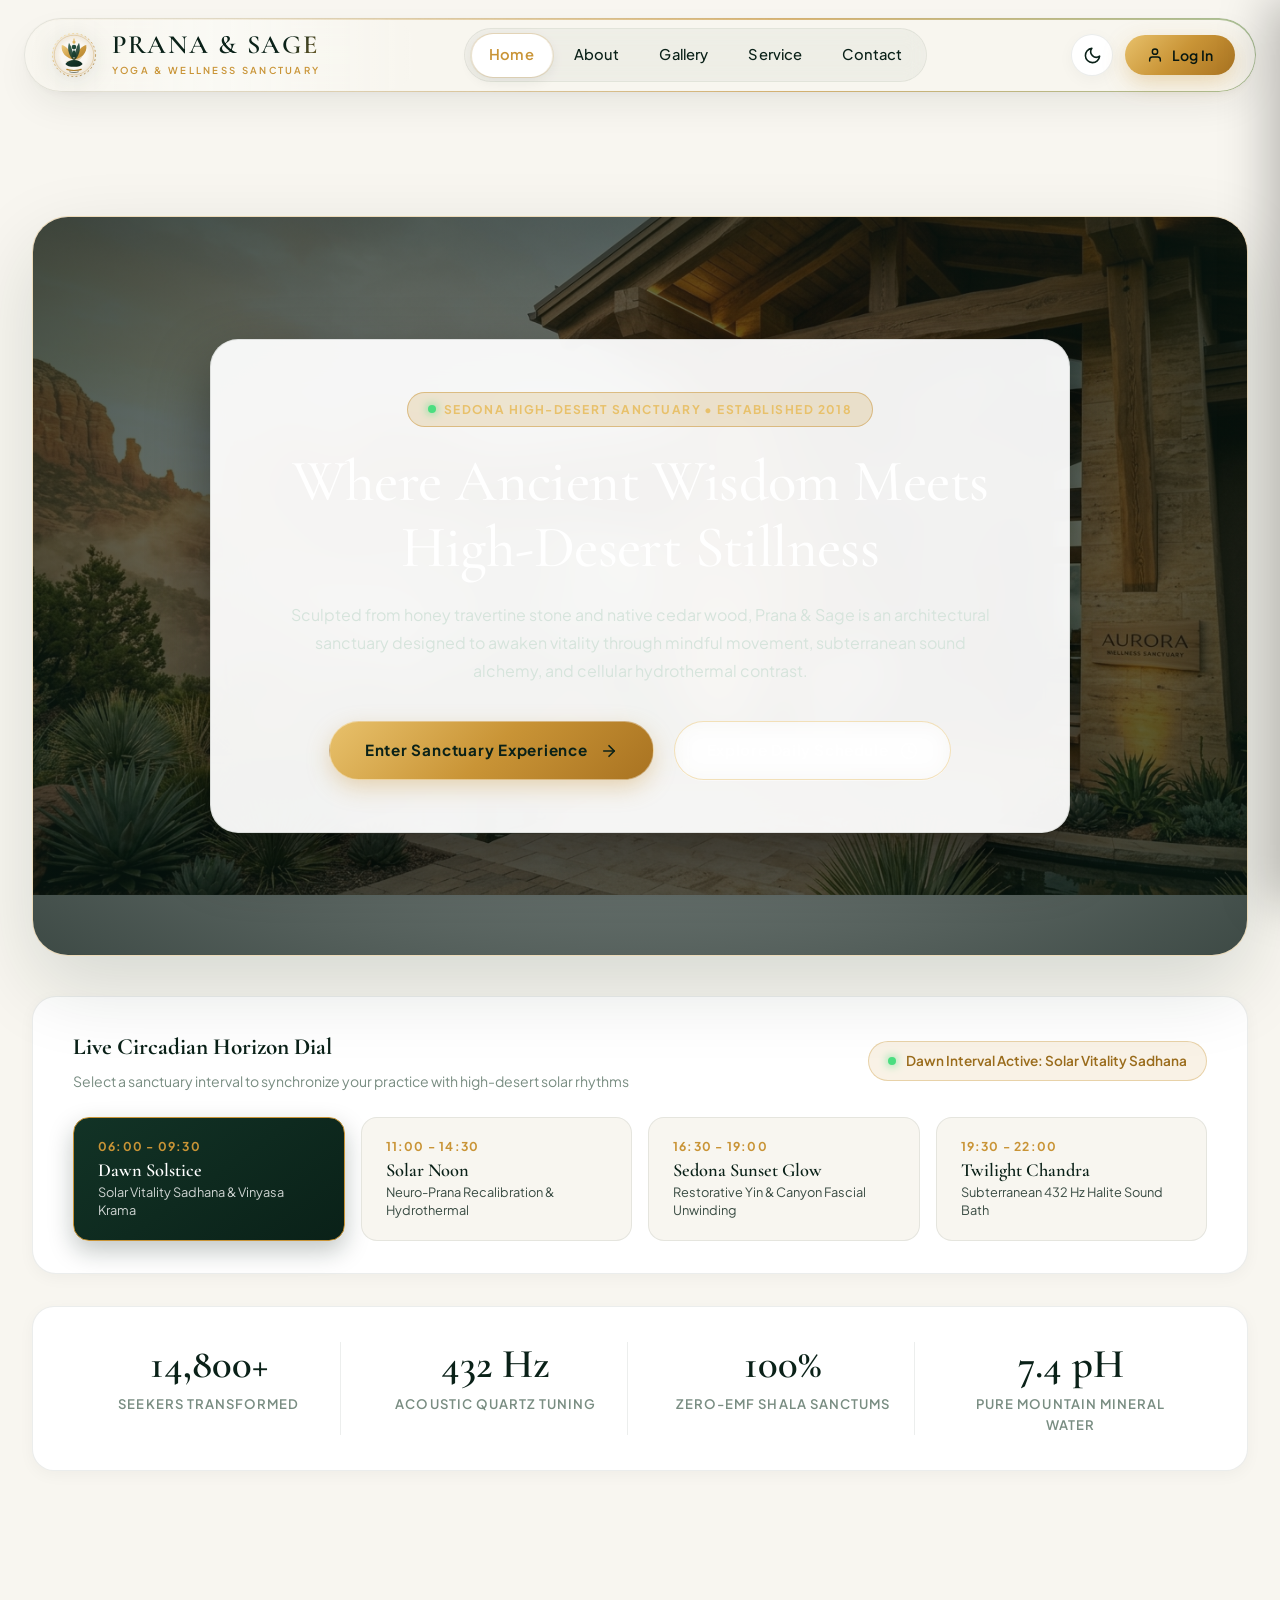
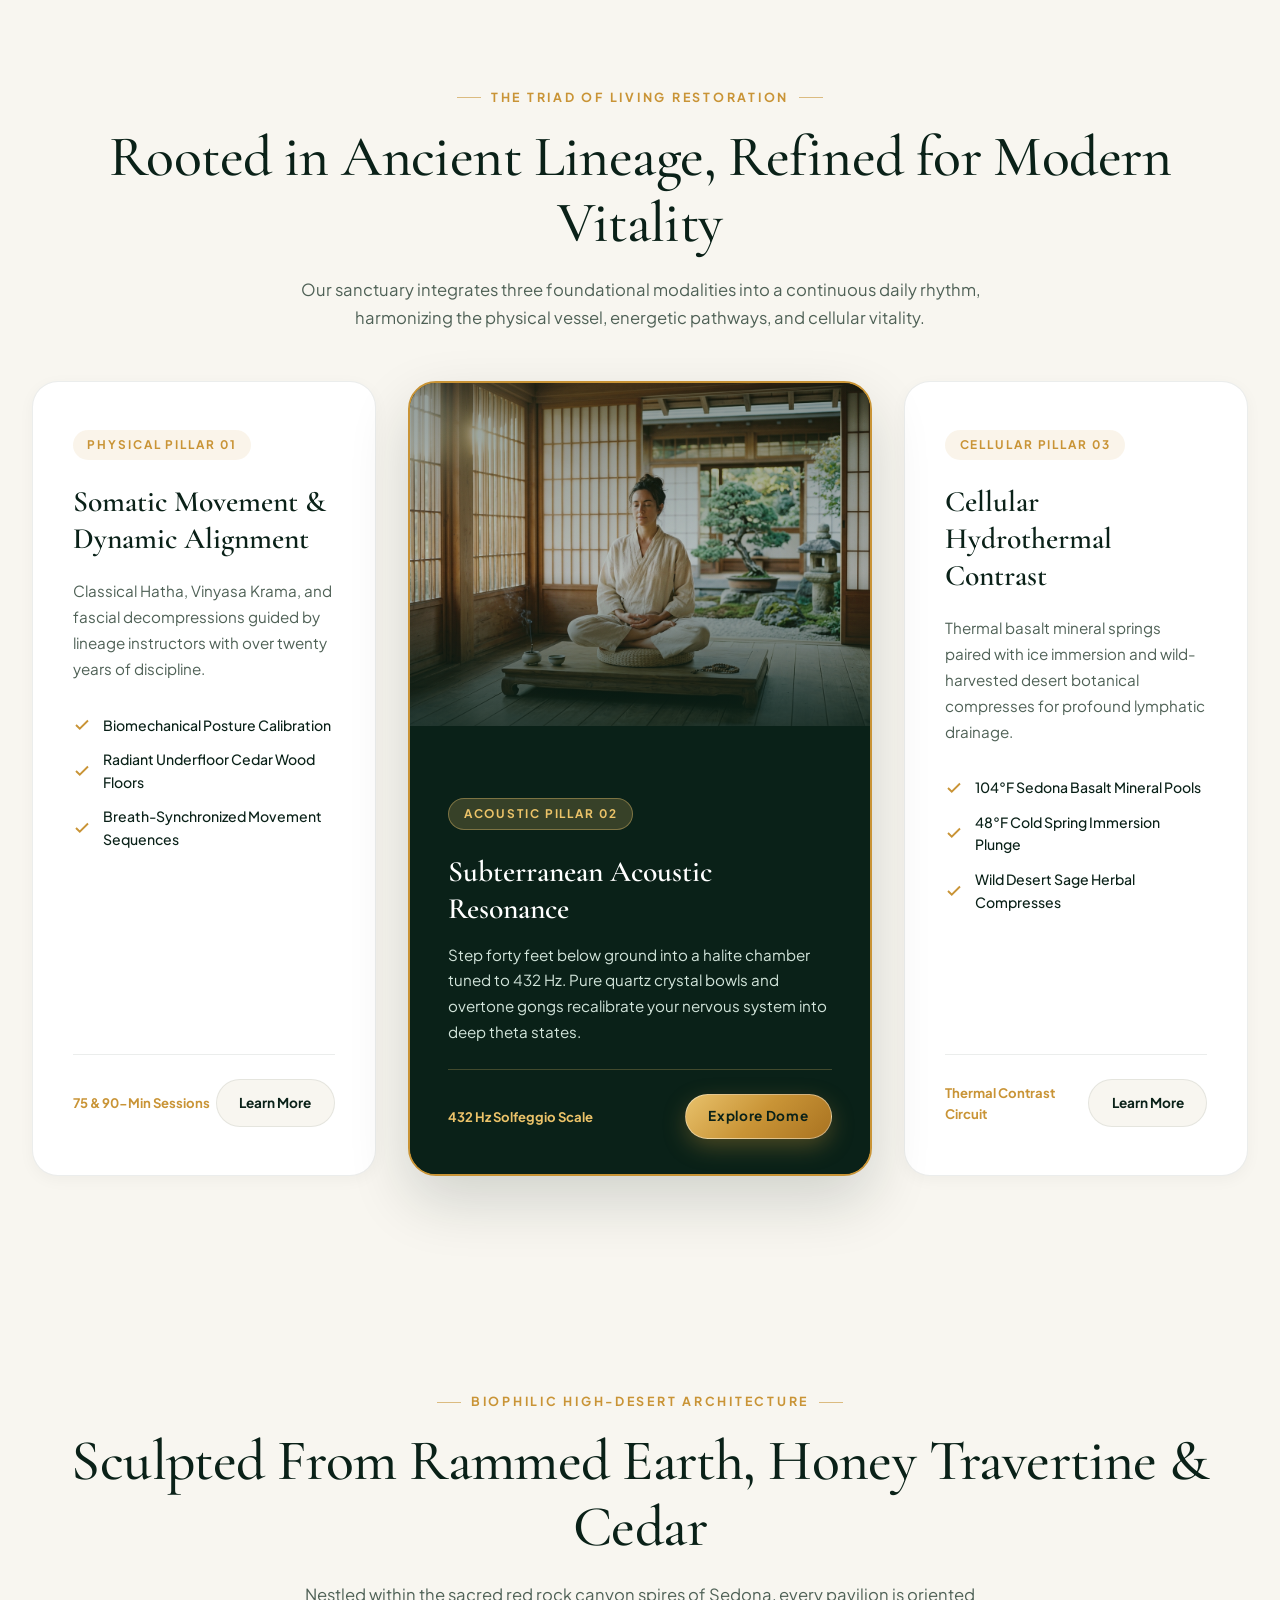
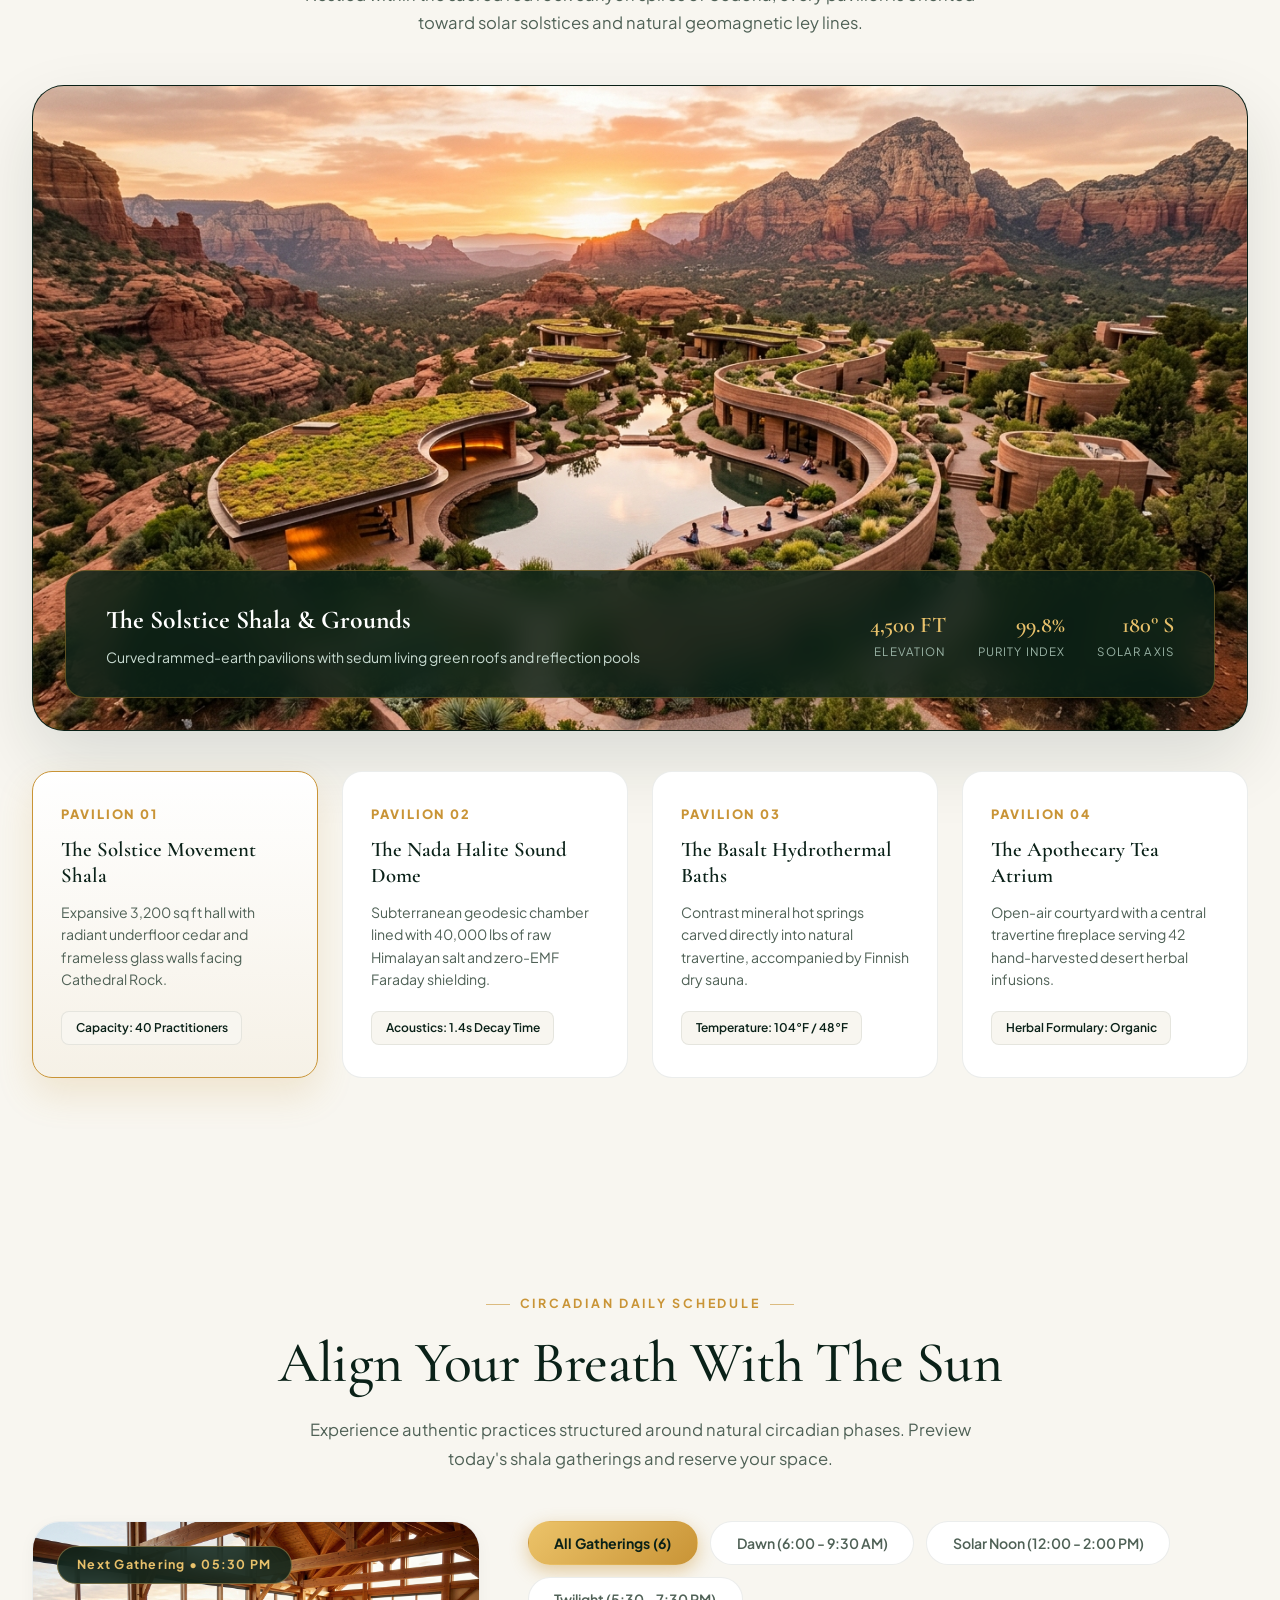
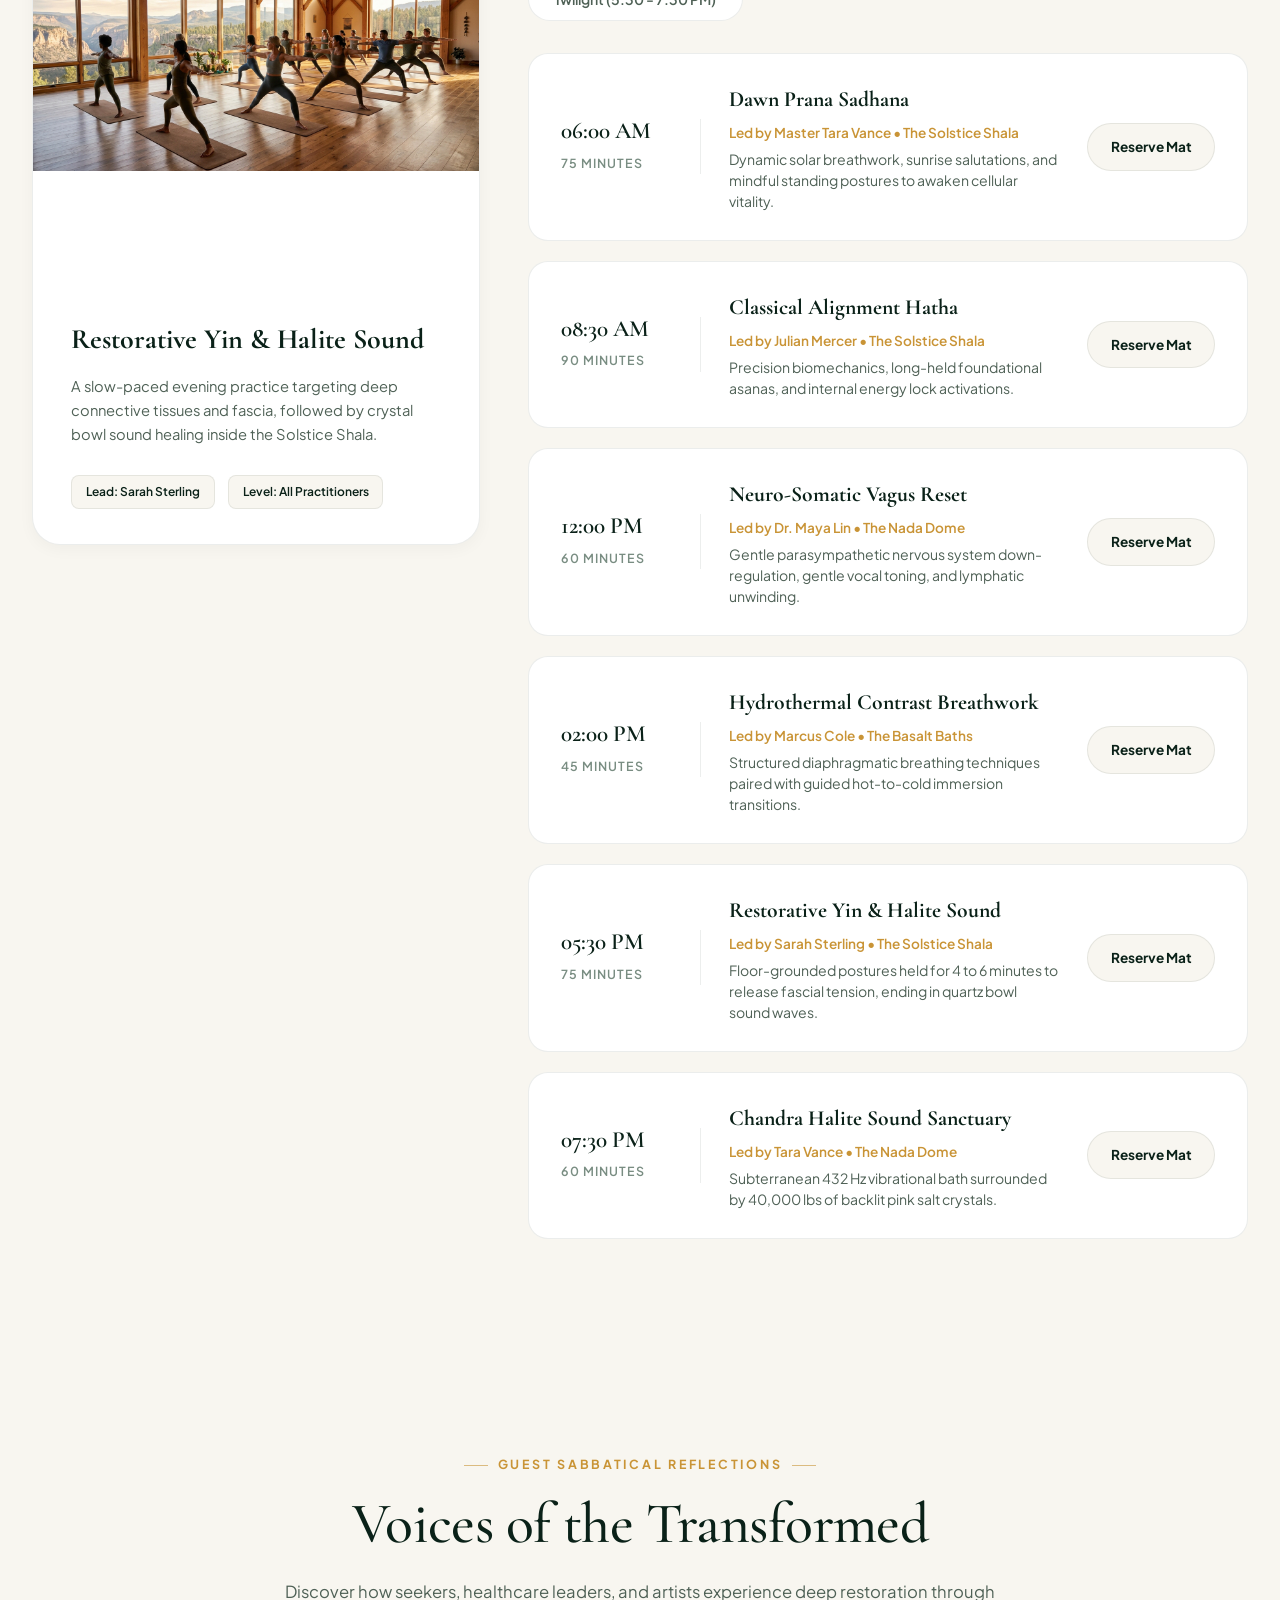
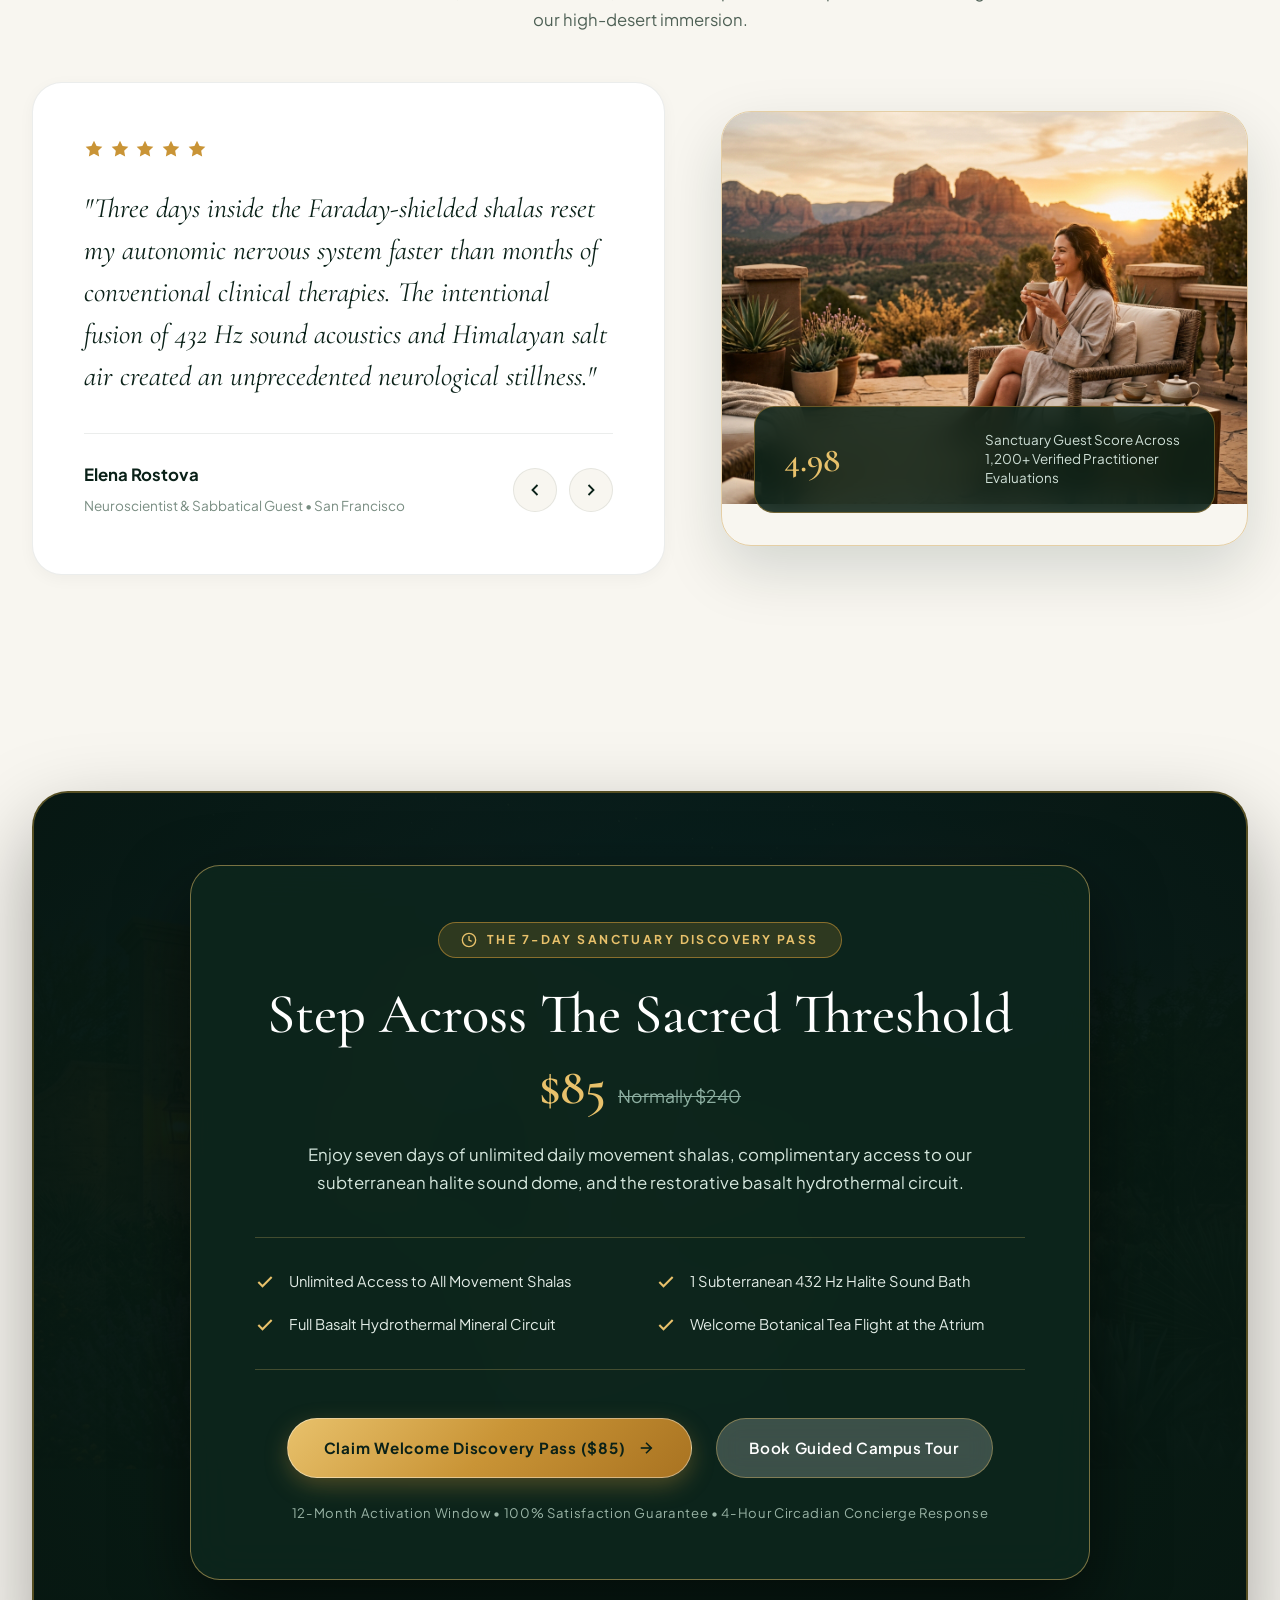
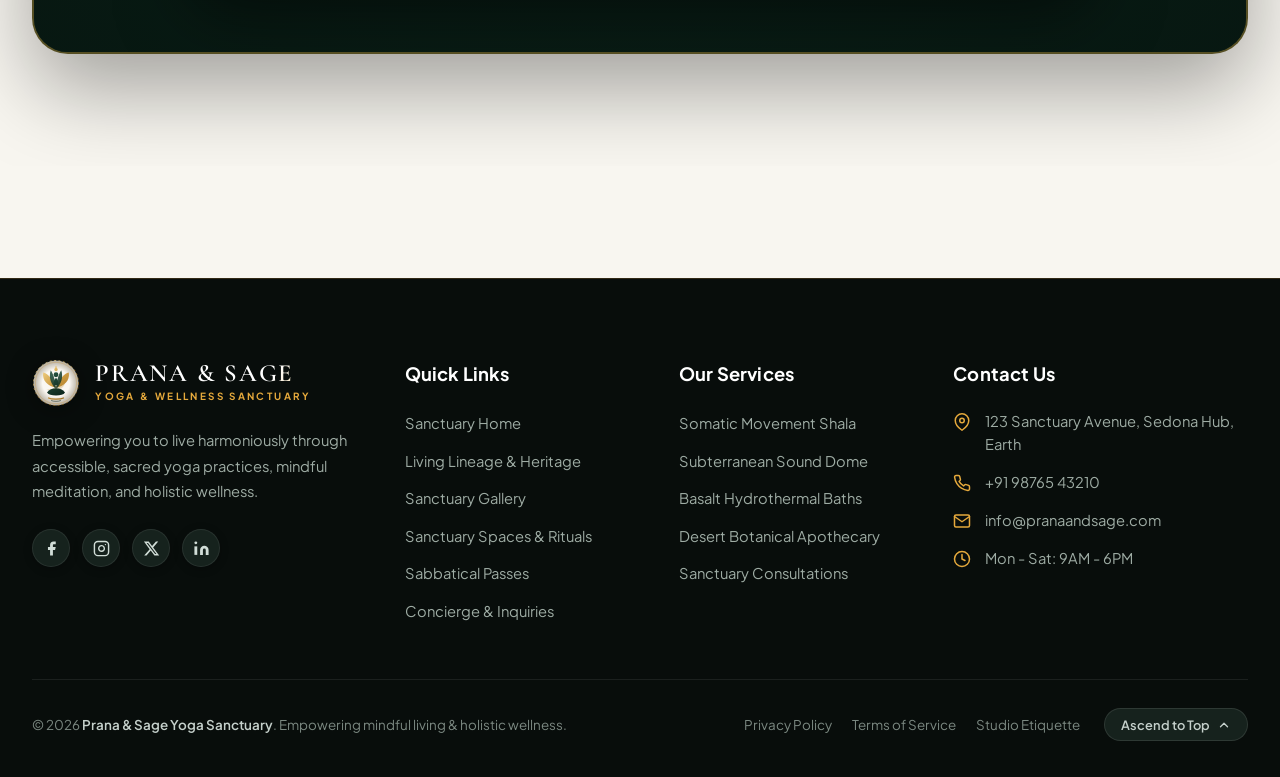
==== commit 58f74078: "first commit" ====
--- a/index.html
+++ b/index.html
@@ -5,6 +5,14 @@
   <meta name="viewport" content="width=device-width, initial-scale=1.0">
   <meta name="description" content="Prana & Sage Luxury Yoga Studio & Wellness Center in Sedona. Awaken vitality through mindful movement, subterranean sound alchemy, and cellular hydrothermal restoration.">
   <title>Prana & Sage | Luxury Yoga Studio & Wellness Center</title>
+  
+  <!-- Favicon & Brand Icons -->
+  <link rel="icon" type="image/svg+xml" href="favicon.svg">
+  <link rel="icon" type="image/png" sizes="32x32" href="favicon.png">
+  <link rel="shortcut icon" href="favicon.ico">
+  <link rel="apple-touch-icon" sizes="180x180" href="apple-touch-icon.png">
+  <link rel="manifest" href="site.webmanifest">
+  <meta name="theme-color" content="#0F281E">
   
   <!-- Google Fonts: Cormorant Garamond (Luxury Serif) & Plus Jakarta Sans (Clean Modern Sans) -->
   <link rel="preconnect" href="https://fonts.googleapis.com">
@@ -1840,59 +1848,75 @@
     .hero-image-box {
       position: relative;
       width: 100%;
-      height: 78vh;
-      min-height: 600px;
-      max-height: 820px;
+      min-height: 82vh;
+      display: flex;
     }
 
     .hero-image-box img {
+      position: absolute;
+      inset: 0;
       width: 100%;
       height: 100%;
       object-fit: cover;
       display: block;
+      z-index: 1;
     }
 
     .hero-portal-overlay {
-      position: absolute;
-      inset: 0;
-      background: linear-gradient(
-        to top,
-        rgba(7, 23, 17, 0.92) 0%,
-        rgba(7, 23, 17, 0.5) 45%,
-        rgba(7, 23, 17, 0.2) 100%
+      position: relative;
+      z-index: 2;
+      width: 100%;
+      min-height: 82vh;
+      box-sizing: border-box;
+      background: radial-gradient(
+        ellipse at center,
+        rgba(7, 23, 17, 0.42) 0%,
+        rgba(7, 23, 17, 0.78) 100%
       );
       display: flex;
       flex-direction: column;
-      justify-content: flex-end;
-      padding: 4rem 4.5rem;
+      justify-content: center;
+      align-items: center;
+      padding: 4.5rem 2rem;
+      text-align: center;
     }
 
     .hero-glass-card {
-      max-width: 820px;
-      background: rgba(10, 33, 24, 0.78);
-      backdrop-filter: blur(18px);
-      -webkit-backdrop-filter: blur(18px);
-      border: 1px solid rgba(232, 193, 107, 0.4);
-      padding: 3rem 3.5rem;
+      max-width: 860px;
+      width: 100%;
+      box-sizing: border-box;
+      margin: 0 auto;
+      background: rgba(10, 33, 24, 0.82);
+      backdrop-filter: blur(20px);
+      -webkit-backdrop-filter: blur(20px);
+      border: 1px solid rgba(232, 193, 107, 0.45);
+      padding: 3.25rem 3.5rem;
       border-radius: 28px;
       color: #FFFFFF;
-      box-shadow: 0 24px 60px rgba(0, 0, 0, 0.4);
+      box-shadow: 0 24px 60px rgba(0, 0, 0, 0.45);
+      display: flex;
+      flex-direction: column;
+      align-items: center;
+      text-align: center;
     }
 
     .hero-badge-tag {
       display: inline-flex;
       align-items: center;
       gap: 0.5rem;
-      padding: 0.4rem 1.1rem;
+      padding: 0.45rem 1.2rem;
       border-radius: 999px;
       background: rgba(201, 148, 54, 0.2);
       border: 1px solid rgba(201, 148, 54, 0.5);
       font-size: 0.75rem;
       font-weight: 700;
-      letter-spacing: 0.18em;
+      letter-spacing: 0.12em;
       text-transform: uppercase;
       color: #E8C16B;
-      margin-bottom: 1.25rem;
+      margin: 0 auto 1.35rem auto;
+      max-width: 100%;
+      box-sizing: border-box;
+      text-align: center;
     }
 
     .hero-beacon-dot {
@@ -1912,25 +1936,36 @@
     .hero-headline {
       font-family: var(--font-serif);
       font-size: clamp(2.4rem, 4.6vw, 4rem);
-      line-height: 1.1;
+      line-height: 1.12;
       font-weight: 500;
       color: #FFFFFF;
-      margin-bottom: 1.2rem;
+      margin-bottom: 1.25rem;
       letter-spacing: -0.01em;
+      text-align: center;
     }
 
     .hero-lead-text {
       font-size: clamp(1rem, 1.25vw, 1.15rem);
-      line-height: 1.7;
+      line-height: 1.75;
       color: #D6E4DC;
-      margin-bottom: 2rem;
+      margin: 0 auto 2.25rem auto;
+      max-width: 720px;
+      text-align: center;
     }
 
     .hero-actions-row {
       display: flex;
       align-items: center;
+      justify-content: center;
       flex-wrap: wrap;
       gap: 1.25rem;
+      width: 100%;
+    }
+
+    .hero-glass-card .btn-outline-glass {
+      color: #FFFFFF !important;
+      border-color: rgba(232, 193, 107, 0.45);
+      background: rgba(255, 255, 255, 0.08);
     }
 
     /* Circadian Dial Bar */
@@ -2543,12 +2578,18 @@
       color: var(--color-gold-primary);
     }
 
-    .schedule-tab-btn.is-active {
-      background: linear-gradient(135deg, #ECC369, #C99436);
+    body.dark-mode .schedule-tab-btn:hover:not(.is-active) {
+      border-color: var(--color-gold-primary);
+      color: #ECC369;
+    }
+
+    .schedule-tab-btn.is-active,
+    body.dark-mode .schedule-tab-btn.is-active {
+      background: linear-gradient(135deg, #ECC369, #C99436) !important;
       color: #0A2118 !important;
-      font-weight: 700;
-      border-color: transparent;
-      box-shadow: 0 6px 18px rgba(201, 148, 54, 0.35);
+      font-weight: 700 !important;
+      border-color: transparent !important;
+      box-shadow: 0 6px 18px rgba(201, 148, 54, 0.45) !important;
     }
 
     .schedule-cards-list {
@@ -3002,15 +3043,16 @@
         padding: 4.5rem 1.25rem;
       }
       .hero-image-box {
-        height: 65vh;
-        min-height: 480px;
+        height: auto;
+        min-height: auto;
       }
       .hero-portal-overlay {
-        padding: 2rem 1.5rem;
+        min-height: auto;
+        padding: 3rem 1.25rem;
       }
       .hero-glass-card {
-        padding: 2rem 1.75rem;
-        border-radius: 20px;
+        padding: 2.25rem 1.5rem;
+        border-radius: 22px;
       }
       .circadian-horizon-card {
         padding: 1.5rem;
@@ -3047,7 +3089,26 @@
         gap: 1rem;
       }
       .master-pass-card {
-        padding: 2.25rem 1.5rem;
+        padding: 2.25rem 1.25rem;
+      }
+      .pass-buttons-row {
+        flex-direction: column;
+        align-items: stretch;
+        gap: 0.85rem;
+        width: 100%;
+        max-width: 420px;
+        margin: 0 auto 1.5rem auto;
+      }
+      .pass-buttons-row .btn-gold-primary,
+      .pass-buttons-row .btn-outline-glass {
+        width: 100%;
+        max-width: 100%;
+        box-sizing: border-box;
+        padding: 0.88rem 1.15rem;
+        font-size: 0.88rem;
+        justify-content: center;
+        text-align: center;
+        min-height: 48px;
       }
       .campus-panoramic-hud {
         position: static;
@@ -3066,6 +3127,8 @@
     }
 
 </style>
+  <!-- Master Mobile-First Responsive Stylesheet (All Screen Sizes: 320px, 480px, 768px, 1024px) -->
+  <link rel="stylesheet" href="responsive.css">
 </head>
 <body>
 
--- a/responsive.css
+++ b/responsive.css
@@ -0,0 +1,1031 @@
+/* ==========================================================================
+   PRANA & SAGE LUXURY WELLNESS SANCTUARY — MASTER RESPONSIVE STYLESHEET
+   Mobile-First, Robust Breakpoints (1024px, 768px, 480px, 320px)
+   Guarantees Zero Horizontal Scroll, Proper Padding, Stacked Cards, Fit Buttons
+   ========================================================================== */
+
+/* --------------------------------------------------------------------------
+   1. GLOBAL RESET & BASE OVERFLOW PROTECTION
+   -------------------------------------------------------------------------- */
+*, *::before, *::after {
+  box-sizing: border-box !important;
+}
+
+html, body {
+  width: 100% !important;
+  max-width: 100vw !important;
+  overflow-x: hidden !important;
+  position: relative;
+  -webkit-text-size-adjust: 100%;
+}
+
+main, section, header, footer, article, aside, nav, div {
+  max-width: 100%;
+}
+
+/* Fluid Media Protection */
+img, picture, video, canvas {
+  max-width: 100% !important;
+  height: auto !important;
+}
+
+svg {
+  max-width: 100%;
+}
+
+/* Prevent text from escaping containers or causing horizontal scroll */
+h1, h2, h3, h4, h5, h6, p, span, a, label, li, blockquote {
+  overflow-wrap: break-word !important;
+  word-wrap: break-word !important;
+  hyphens: manual;
+}
+
+/* General Button Mobile Safety */
+button, .btn-cta, .btn-gold-primary, .btn-outline-glass, .btn-claim-pass,
+.btn-action-primary, .btn-action-secondary, .btn-dashboard-submit {
+  max-width: 100% !important;
+  box-sizing: border-box !important;
+  word-break: break-word !important;
+}
+
+/* --------------------------------------------------------------------------
+   2. SECTION CONTAINERS & EQUAL SPACING SYSTEM
+   -------------------------------------------------------------------------- */
+.home-container,
+.about-container,
+.service-container,
+.gallery-intro-container,
+.gallery-showcase-container,
+.gallery-dualities-container,
+.contact-container,
+.footer-container {
+  width: 100% !important;
+  max-width: 1320px;
+  margin-left: auto !important;
+  margin-right: auto !important;
+  box-sizing: border-box !important;
+}
+
+/* --------------------------------------------------------------------------
+   3. RESPONSIVE BREAKPOINT: TABLET LANDSCAPE / SMALL LAPTOPS (<= 1024px)
+   -------------------------------------------------------------------------- */
+@media (max-width: 1024px) {
+  /* Navigation Bar: Compact Floating Capsule with Hamburger */
+  .header-wrapper {
+    top: 10px !important;
+    padding: 0 1rem !important;
+  }
+
+  .header-wrapper.is-scrolled {
+    top: 6px !important;
+  }
+
+  .navbar {
+    height: 64px !important;
+    padding: 0 1rem 0 1.25rem !important;
+  }
+
+  .nav-menu {
+    display: none !important;
+  }
+
+  .nav-actions .theme-toggle,
+  .nav-actions .btn-login {
+    display: none !important;
+  }
+
+  .nav-actions {
+    display: flex !important;
+    align-items: center !important;
+    gap: 0 !important;
+  }
+
+  .mobile-toggle {
+    display: flex !important;
+    width: 40px !important;
+    height: 40px !important;
+  }
+
+  /* Section Padding: Clean Equal Spacing */
+  .home-section,
+  .about-sec-section,
+  .service-sec-section,
+  .gallery-intro-section,
+  .gallery-showcase-section,
+  .gallery-dualities-section,
+  .contact-gateways-stage {
+    padding: 5rem 1.5rem !important;
+  }
+
+  /* First Hero Section under Floating Navbar needs generous clearance */
+  #home-hero,
+  .about-hero-section,
+  .service-hero-section,
+  .gallery-hero-section,
+  .contact-hero-stage {
+    padding-top: 6.5rem !important;
+    padding-bottom: 4rem !important;
+    padding-left: 1.5rem !important;
+    padding-right: 1.5rem !important;
+  }
+
+  /* Multi-column grid reductions */
+  .home-triad-grid,
+  .home-schedule-layout,
+  .home-testimonials-wrap,
+  .hero-editorial-grid,
+  .lineage-editorial-layout,
+  .koshas-interactive-stage,
+  .faculty-atelier-layout,
+  .golden-sanctuary-pass,
+  .movement-quadrant-grid,
+  .sound-cymatics-grid,
+  .bathhouse-cascade-layout,
+  .apothecary-drawer-layout,
+  .stelae-matrix-grid,
+  .sanctuary-triad-grid,
+  .dualities-split-grid,
+  .contact-hero-grid,
+  .gateways-mandala-grid,
+  .ledger-stage-grid,
+  .atelier-display-grid,
+  .chashitsu-editorial-split,
+  .embossed-pilgrimage-ticket,
+  .faq-split-stage {
+    grid-template-columns: 1fr !important;
+    gap: 2.5rem !important;
+  }
+
+  .campus-lenses-grid,
+  .circadian-dial-grid,
+  .metrics-ribbon,
+  .charter-compass-grid,
+  .gallery-cards-grid,
+  .astrolabe-circadian-grid {
+    grid-template-columns: repeat(2, 1fr) !important;
+    gap: 1.5rem !important;
+  }
+
+  .footer-grid {
+    grid-template-columns: repeat(2, 1fr) !important;
+    gap: 2.5rem !important;
+  }
+
+  /* Central Elements Sizing */
+  .mandala-outer-halo {
+    width: min(380px, 88vw) !important;
+    height: min(380px, 88vw) !important;
+  }
+
+  .koshas-core-artwork {
+    width: min(280px, 66vw) !important;
+    height: min(280px, 66vw) !important;
+  }
+
+  .central-sanctum-medallion {
+    order: -1;
+    width: min(380px, 88vw) !important;
+    max-width: 100% !important;
+    margin: 0 auto !important;
+  }
+}
+
+/* --------------------------------------------------------------------------
+   4. RESPONSIVE BREAKPOINT: TABLET PORTRAIT / LARGE PHONES (<= 768px)
+   -------------------------------------------------------------------------- */
+@media (max-width: 768px) {
+  /* Brand Tagline hidden on mobile to prevent navbar crowding */
+  .brand-tagline {
+    display: none !important;
+  }
+
+  .brand-title {
+    font-size: 1.25rem !important;
+  }
+
+  .brand-icon {
+    width: 36px !important;
+    height: 36px !important;
+  }
+
+  /* Section Padding */
+  .home-section,
+  .about-sec-section,
+  .service-sec-section,
+  .contact-gateways-stage,
+  .gallery-intro-section,
+  .gallery-showcase-section,
+  .gallery-dualities-section {
+    padding: 4rem 1.25rem !important;
+  }
+
+  /* First Hero Section under Floating Navbar */
+  #home-hero,
+  .about-hero-section,
+  .service-hero-section,
+  .gallery-hero-section,
+  .contact-hero-stage {
+    padding-top: 6.25rem !important;
+    padding-bottom: 3.5rem !important;
+    padding-left: 1.25rem !important;
+    padding-right: 1.25rem !important;
+  }
+
+  .home-container,
+  .about-container,
+  .service-container,
+  .gallery-intro-container,
+  .gallery-showcase-container,
+  .gallery-dualities-container,
+  .contact-container,
+  .footer-container {
+    padding-left: 1.25rem !important;
+    padding-right: 1.25rem !important;
+  }
+
+  /* Typography Scales */
+  .hero-headline,
+  .about-hero-title,
+  .service-hero-title,
+  .gallery-hero-title,
+  .hero-sec-title,
+  .left-hero-heading {
+    font-size: clamp(1.9rem, 6.5vw, 2.75rem) !important;
+    line-height: 1.18 !important;
+  }
+
+  .hero-lead-text,
+  .about-hero-lead,
+  .service-hero-lead,
+  .gallery-hero-subtitle {
+    font-size: 1rem !important;
+    line-height: 1.55 !important;
+  }
+
+  /* All Grids Collapse to Single Column */
+  .campus-lenses-grid,
+  .circadian-dial-grid,
+  .metrics-ribbon,
+  .charter-compass-grid,
+  .gallery-cards-grid,
+  .astrolabe-circadian-grid,
+  .dosha-picker-grid,
+  .ledger-inputs-2col,
+  .form-row-2col,
+  .hero-metric-ribbon,
+  .frequency-orbs-cluster,
+  .stone-stela-rituals-grid,
+  .session-structure-track,
+  .pass-features-grid,
+  .schedule-class-card {
+    grid-template-columns: 1fr !important;
+    gap: 1.25rem !important;
+  }
+
+  /* Stack Action Button Rows */
+  .hero-actions-row,
+  .pass-actions-row,
+  .pass-buttons-row,
+  .action-links-grid,
+  .modality-linked-ribbon,
+  .pavilion-stage-footer,
+  .footer-bottom-bar,
+  .footer-bottom-right {
+    flex-direction: column !important;
+    align-items: stretch !important;
+    gap: 0.85rem !important;
+    width: 100% !important;
+  }
+
+  .hero-actions-row .btn-gold-primary,
+  .hero-actions-row .btn-outline-glass,
+  .pass-actions-row .btn-gold-primary,
+  .pass-buttons-row .btn-gold-primary,
+  .pass-buttons-row .btn-outline-glass,
+  .btn-action-primary,
+  .btn-action-secondary,
+  .footer-ascend-btn,
+  .btn-claim-pass {
+    width: 100% !important;
+    max-width: 100% !important;
+    justify-content: center !important;
+    text-align: center !important;
+    padding: 0.88rem 1.15rem !important;
+    font-size: 0.88rem !important;
+    line-height: 1.3 !important;
+    border-radius: 999px !important;
+    box-sizing: border-box !important;
+    min-height: 48px !important;
+  }
+
+  /* Hero Portal Overlay and Glass Card */
+  .hero-portal-wrap {
+    padding: 0 !important;
+  }
+
+  .hero-image-box {
+    height: auto !important;
+    min-height: auto !important;
+  }
+
+  .hero-portal-overlay {
+    position: relative !important;
+    min-height: auto !important;
+    padding: 3rem 1rem !important;
+    display: flex !important;
+    justify-content: center !important;
+    align-items: center !important;
+  }
+
+  .hero-glass-card {
+    padding: 2.25rem 1.25rem !important;
+    border-radius: 20px !important;
+    width: 100% !important;
+    max-width: 100% !important;
+    box-sizing: border-box !important;
+    margin: 0 auto !important;
+  }
+
+  /* Schedule Cards */
+  .class-time-slot {
+    border-right: none !important;
+    border-bottom: 1px solid var(--color-border);
+    padding-bottom: 0.75rem !important;
+  }
+
+  .class-action-btn {
+    width: 100% !important;
+    justify-content: center !important;
+  }
+
+  /* Campus Panoramic HUD */
+  .campus-panoramic-hud {
+    position: static !important;
+    width: 100% !important;
+    border-radius: 16px !important;
+    margin-top: 1rem !important;
+    padding: 1.25rem 1rem !important;
+  }
+
+  .campus-panoramic-card img {
+    height: 260px !important;
+  }
+
+  /* Cards Padding Normalization */
+  .master-pass-card,
+  .golden-sanctuary-pass,
+  .sabbatical-boarding-voucher,
+  .embossed-pilgrimage-ticket,
+  .monastic-parchment-ledger,
+  .consultation-ledger-card,
+  .contact-invitation-box,
+  .chamber-active-dossier,
+  .stela-elevation-card,
+  .retreat-floating-card,
+  .featured-panoramic-overlay,
+  .gallery-cta-card {
+    padding: 2rem 1.25rem !important;
+    border-radius: 20px !important;
+  }
+
+  /* Kosha Tier Tabs - Prevent translateX overflow */
+  .kosha-tier-tab:hover,
+  .kosha-tier-tab.is-active {
+    transform: translateY(-2px) !important;
+  }
+
+  .kosha-tier-tab {
+    padding: 1rem 0.85rem !important;
+  }
+
+  /* Frames & Portals */
+  .hero-arch-portal,
+  .temple-alcove-frame,
+  .location-stage-img {
+    height: 320px !important;
+  }
+
+  .shala-letterbox-portal {
+    aspect-ratio: 16 / 9 !important;
+    height: auto !important;
+  }
+
+  /* Sabbatical and Atlas Overlays & Buttons */
+  .sabbatical-canvas-overlay,
+  .atlas-canvas-caption-card {
+    position: relative !important;
+    bottom: auto !important;
+    left: auto !important;
+    right: auto !important;
+    flex-direction: column !important;
+    align-items: stretch !important;
+    margin-top: 1rem !important;
+    padding: 1.5rem 1.25rem !important;
+  }
+
+  .sabbatical-canvas-overlay .btn-cta,
+  .atlas-canvas-caption-card .btn-cta {
+    width: 100% !important;
+    padding: 0.85rem 1rem !important;
+    justify-content: center !important;
+    text-align: center !important;
+    margin-top: 0.75rem !important;
+  }
+
+  /* Footer */
+  .footer-grid {
+    grid-template-columns: 1fr !important;
+    gap: 2rem !important;
+  }
+
+  .sanctuary-footer {
+    padding: 3.5rem 0 2rem !important;
+    margin-top: 4rem !important;
+  }
+
+  /* Mobile Drawer Sizing */
+  .mobile-drawer {
+    width: 85% !important;
+    max-width: 360px !important;
+  }
+
+  /* Modals & Dialogs */
+  .modal-card,
+  .login-card {
+    padding: 2rem 1.5rem !important;
+    max-width: 94vw !important;
+  }
+
+  .login-close-btn,
+  .modal-close-btn {
+    top: 1.5rem !important;
+    right: 1.5rem !important;
+  }
+
+  /* Toast Notification */
+  .toast-notice {
+    left: 1rem !important;
+    right: 1rem !important;
+    bottom: 1rem !important;
+    width: auto !important;
+    max-width: calc(100% - 2rem) !important;
+    justify-content: center !important;
+  }
+}
+
+/* --------------------------------------------------------------------------
+   5. RESPONSIVE BREAKPOINT: STANDARD MOBILE SCREENS (<= 480px)
+   -------------------------------------------------------------------------- */
+@media (max-width: 480px) {
+  /* Navbar */
+  .header-wrapper {
+    top: 6px !important;
+    padding: 0 0.5rem !important;
+  }
+
+  .navbar {
+    height: 58px !important;
+    padding: 0 0.75rem !important;
+  }
+
+  .brand-icon {
+    width: 34px !important;
+    height: 34px !important;
+  }
+
+  .brand-title {
+    font-size: 1.15rem !important;
+  }
+
+  .mobile-toggle {
+    width: 38px !important;
+    height: 38px !important;
+    padding: 7px !important;
+  }
+
+  /* Section Padding */
+  .home-section,
+  .about-sec-section,
+  .service-sec-section,
+  .contact-gateways-stage,
+  .gallery-intro-section,
+  .gallery-showcase-section,
+  .gallery-dualities-section {
+    padding: 3.25rem 1rem !important;
+  }
+
+  /* First Hero Section under Floating Navbar */
+  #home-hero,
+  .about-hero-section,
+  .service-hero-section,
+  .gallery-hero-section,
+  .contact-hero-stage {
+    padding-top: 5.75rem !important;
+    padding-bottom: 2.75rem !important;
+    padding-left: 1rem !important;
+    padding-right: 1rem !important;
+  }
+
+  .home-container,
+  .about-container,
+  .service-container,
+  .gallery-intro-container,
+  .gallery-showcase-container,
+  .gallery-dualities-container,
+  .contact-container,
+  .footer-container {
+    padding-left: 1rem !important;
+    padding-right: 1rem !important;
+  }
+
+  /* Typography Scales */
+  .hero-headline,
+  .about-hero-title,
+  .service-hero-title,
+  .gallery-hero-title,
+  .hero-sec-title,
+  .left-hero-heading {
+    font-size: 1.85rem !important;
+    line-height: 1.2 !important;
+  }
+
+  .portal-main-heading,
+  .gallery-intro-heading,
+  .about-sec-title,
+  .contact-sec-title,
+  .form-header-title {
+    font-size: 1.45rem !important;
+  }
+
+  /* Badges */
+  .hero-badge-tag,
+  .gallery-hero-badge,
+  .gallery-intro-badge,
+  .stele-glass-capsule {
+    white-space: normal !important;
+    text-align: center !important;
+    padding: 0.4rem 0.85rem !important;
+    font-size: 0.72rem !important;
+  }
+
+  /* Atlas Layer Tabs: Stacked cleanly */
+  .atlas-layer-tabs {
+    display: flex !important;
+    flex-direction: column !important;
+    border-radius: 14px !important;
+    width: 100% !important;
+    padding: 0.35rem !important;
+  }
+
+  .layer-tab-btn {
+    width: 100% !important;
+    text-align: center !important;
+    padding: 0.55rem 0.85rem !important;
+    font-size: 0.78rem !important;
+  }
+
+  /* Gallery Filter Bar */
+  .gallery-filter-bar {
+    gap: 0.45rem !important;
+    margin-bottom: 2rem !important;
+  }
+
+  .filter-btn {
+    padding: 0.5rem 0.95rem !important;
+    font-size: 0.78rem !important;
+  }
+
+  /* Tooltips Inward Bound */
+  .hotspot-tooltip {
+    max-width: calc(100vw - 2rem) !important;
+    left: 50% !important;
+    transform: translateX(-50%) !important;
+    right: auto !important;
+  }
+
+  .pin-acoustics .hotspot-tooltip,
+  .pin-cedar .hotspot-tooltip {
+    left: auto !important;
+    right: 0 !important;
+    transform: none !important;
+  }
+
+  /* Central Mandalas & Arcs */
+  .mandala-outer-halo {
+    width: min(300px, 86vw) !important;
+    height: min(300px, 86vw) !important;
+  }
+
+  .koshas-core-artwork {
+    width: min(210px, 60vw) !important;
+    height: min(210px, 60vw) !important;
+  }
+
+  .central-sanctum-medallion {
+    width: min(300px, 86vw) !important;
+  }
+
+  .sanctum-octagonal-frame {
+    width: 100% !important;
+  }
+
+  .atelier-portrait-stele,
+  .subterranean-dome-frame {
+    width: 100% !important;
+    max-width: 100% !important;
+  }
+
+  .dome-bottom-caption,
+  .atelier-portrait-caption {
+    padding: 1.25rem 0.85rem !important;
+  }
+
+  .dome-bottom-caption span {
+    font-size: 0.72rem !important;
+    letter-spacing: 0.08em !important;
+    display: block !important;
+    word-break: break-word !important;
+  }
+
+  /* Form Inputs (16px to prevent iOS auto-zoom shift) */
+  input[type="text"],
+  input[type="email"],
+  input[type="password"],
+  input[type="tel"],
+  input[type="date"],
+  select,
+  textarea,
+  .pure-form-input {
+    font-size: 16px !important;
+    padding: 0.65rem 0.85rem !important;
+    width: 100% !important;
+  }
+
+  /* Social Auth Rows */
+  .social-row-trio {
+    grid-template-columns: repeat(3, 1fr) !important;
+    gap: 0.5rem !important;
+  }
+
+  .btn-social-card {
+    height: 42px !important;
+  }
+
+  /* Split Login & Registration Panels */
+  .split-left-panel {
+    padding: 2rem 1.25rem 1.5rem !important;
+    min-height: auto !important;
+  }
+
+  .split-right-panel {
+    padding: 1.75rem 1.25rem !important;
+  }
+
+  .split-form-stage {
+    padding: 0.5rem 0 !important;
+  }
+
+  /* Mobile Drawer Sizing */
+  .mobile-drawer {
+    width: 90% !important;
+    max-width: 320px !important;
+    padding: 1.5rem 1.15rem !important;
+  }
+
+  /* Modals */
+  .login-card,
+  .modal-card {
+    padding: 2rem 1.25rem !important;
+  }
+
+  .login-close-btn,
+  .modal-close-btn {
+    top: 1.25rem !important;
+    right: 1.25rem !important;
+  }
+
+  /* Lightbox */
+  .lightbox-content-box {
+    width: 95vw !important;
+    max-width: 95vw !important;
+    padding: 0.5rem !important;
+  }
+
+  .lightbox-preview-img {
+    max-height: 60vh !important;
+  }
+
+  .lightbox-close-btn {
+    top: -2.75rem !important;
+    right: 0.25rem !important;
+  }
+}
+
+/* --------------------------------------------------------------------------
+   6. RESPONSIVE BREAKPOINT: ULTRA-NARROW SCREENS (<= 320px)
+   -------------------------------------------------------------------------- */
+@media (max-width: 320px) {
+  /* Navbar */
+  .header-wrapper {
+    top: 4px !important;
+    padding: 0 0.25rem !important;
+  }
+
+  .navbar {
+    height: 52px !important;
+    padding: 0 0.5rem !important;
+  }
+
+  .brand {
+    gap: 0.45rem !important;
+  }
+
+  .brand-icon {
+    width: 28px !important;
+    height: 28px !important;
+  }
+
+  .brand-title {
+    font-size: 1.05rem !important;
+  }
+
+  .mobile-toggle {
+    width: 34px !important;
+    height: 34px !important;
+    padding: 6px !important;
+  }
+
+  .mobile-toggle span {
+    width: 16px !important;
+  }
+
+  /* Section Padding */
+  .home-section,
+  .about-sec-section,
+  .service-sec-section,
+  .contact-gateways-stage,
+  .gallery-intro-section,
+  .gallery-showcase-section,
+  .gallery-dualities-section {
+    padding: 2.5rem 0.75rem !important;
+  }
+
+  /* First Hero Section under Floating Navbar */
+  #home-hero,
+  .about-hero-section,
+  .service-hero-section,
+  .gallery-hero-section,
+  .contact-hero-stage {
+    padding-top: 5rem !important;
+    padding-bottom: 2.25rem !important;
+    padding-left: 0.75rem !important;
+    padding-right: 0.75rem !important;
+  }
+
+  .home-container,
+  .about-container,
+  .service-container,
+  .gallery-intro-container,
+  .gallery-showcase-container,
+  .gallery-dualities-container,
+  .contact-container,
+  .footer-container {
+    padding-left: 0.75rem !important;
+    padding-right: 0.75rem !important;
+  }
+
+  /* Typography Scales */
+  .hero-headline,
+  .about-hero-title,
+  .service-hero-title,
+  .gallery-hero-title,
+  .hero-sec-title,
+  .left-hero-heading {
+    font-size: 1.55rem !important;
+    line-height: 1.22 !important;
+  }
+
+  .portal-main-heading,
+  .gallery-intro-heading,
+  .about-sec-title,
+  .contact-sec-title,
+  .form-header-title {
+    font-size: 1.25rem !important;
+  }
+
+  .hero-lead-text,
+  .about-hero-lead,
+  .service-hero-lead,
+  .gallery-hero-subtitle {
+    font-size: 0.88rem !important;
+  }
+
+  /* Buttons on 320px */
+  .btn-gold-primary,
+  .btn-outline-glass,
+  .btn-cta,
+  .btn-claim-pass,
+  .btn-action-primary,
+  .btn-action-secondary,
+  .btn-dashboard-submit {
+    padding: 0.75rem 0.85rem !important;
+    font-size: 0.8rem !important;
+  }
+
+  /* Hero Portal & Glass Card */
+  .hero-portal-overlay {
+    padding: 2rem 0.5rem !important;
+  }
+
+  .hero-glass-card {
+    padding: 1.75rem 1rem !important;
+    border-radius: 16px !important;
+  }
+
+  /* Cards Padding */
+  .master-pass-card,
+  .golden-sanctuary-pass,
+  .sabbatical-boarding-voucher,
+  .embossed-pilgrimage-ticket,
+  .monastic-parchment-ledger,
+  .consultation-ledger-card,
+  .contact-invitation-box,
+  .chamber-active-dossier,
+  .stela-elevation-card,
+  .retreat-floating-card,
+  .cardinal-gate-tablet,
+  .modal-card,
+  .login-card {
+    padding: 1.15rem 0.75rem !important;
+    border-radius: 14px !important;
+  }
+
+  .login-close-btn,
+  .modal-close-btn {
+    top: 0.65rem !important;
+    right: 0.65rem !important;
+  }
+
+  /* Mandalas & Frames */
+  .mandala-outer-halo {
+    width: 250px !important;
+    height: 250px !important;
+  }
+
+  .koshas-core-artwork {
+    width: 175px !important;
+    height: 175px !important;
+  }
+
+  .central-sanctum-medallion {
+    width: 250px !important;
+  }
+
+  .hero-arch-portal,
+  .temple-alcove-frame,
+  .location-stage-img {
+    height: 220px !important;
+  }
+
+  .campus-panoramic-card img,
+  .featured-panoramic-card img {
+    height: 190px !important;
+  }
+
+  /* 404 Background Orbs */
+  .aura-orb-1,
+  .aura-orb-2 {
+    width: 200px !important;
+    height: 200px !important;
+    pointer-events: none !important;
+  }
+
+  /* Gallery Filters */
+  .filter-btn {
+    padding: 0.42rem 0.65rem !important;
+    font-size: 0.72rem !important;
+  }
+
+  /* Full Screen Mobile Drawer for 320px */
+  .mobile-drawer {
+    width: 100% !important;
+    max-width: 100% !important;
+    padding: 1.25rem 0.85rem !important;
+  }
+
+  .drawer-actions-row {
+    gap: 0.5rem !important;
+  }
+
+  .drawer-theme-circle {
+    width: 40px !important;
+    height: 40px !important;
+  }
+
+  .drawer-login-pill {
+    height: 40px !important;
+    font-size: 0.84rem !important;
+    padding: 0 0.75rem !important;
+  }
+
+  /* Footer Bottom Bar */
+  .footer-bottom-bar {
+    font-size: 0.78rem !important;
+  }
+}
+
+/* --------------------------------------------------------------------------
+   7. RTL (RIGHT-TO-LEFT) LANGUAGE SUPPORT & ICON ALIGNMENT
+   -------------------------------------------------------------------------- */
+[dir="rtl"],
+html[dir="rtl"],
+body.rtl {
+  direction: rtl;
+  text-align: right;
+}
+
+[dir="rtl"] .brand-lockup,
+[dir="rtl"] .brand {
+  flex-direction: row-reverse;
+}
+
+[dir="rtl"] .mobile-drawer {
+  right: auto !important;
+  left: 0 !important;
+  transform: translateX(-100%) !important;
+  border-left: none !important;
+  border-right: 1px solid var(--color-border) !important;
+}
+
+[dir="rtl"] .mobile-drawer.is-active {
+  transform: translateX(0) !important;
+}
+
+[dir="rtl"] .drawer-close-btn {
+  margin-right: auto !important;
+  margin-left: 0 !important;
+}
+
+/* RTL Arrow Icons Mirroring */
+[dir="rtl"] svg.arrow-right,
+[dir="rtl"] .btn-gold-primary svg:not(.brand-icon),
+[dir="rtl"] .btn-cta svg:not(.brand-icon),
+[dir="rtl"] .gallery-card-action svg {
+  transform: scaleX(-1);
+}
+
+[dir="rtl"] .footer-nav-list a:hover {
+  transform: translateX(-4px) !important;
+}
+
+[dir="rtl"] .footer-contact-item {
+  flex-direction: row-reverse;
+  text-align: right;
+}
+
+[dir="rtl"] .pure-eye-btn {
+  right: auto !important;
+  left: 0.85rem !important;
+}
+
+[dir="rtl"] .pure-form-input.has-eye {
+  padding-right: 0.95rem !important;
+  padding-left: 2.6rem !important;
+}
+
+/* --------------------------------------------------------------------------
+   8. DARK MODE & LIGHT MODE ALIGNMENT & CONTRAST
+   -------------------------------------------------------------------------- */
+body.dark-mode .mobile-drawer {
+  background: #09120E !important;
+  border-left: 1px solid rgba(232, 193, 107, 0.2) !important;
+  color: #F3F7F4 !important;
+}
+
+body:not(.dark-mode) .mobile-drawer {
+  background: #F8F6F0 !important;
+  border-left: 1px solid rgba(10, 33, 24, 0.1) !important;
+  color: #0A2118 !important;
+}
+
+body.dark-mode .mobile-nav-header {
+  color: #F3F7F4 !important;
+}
+
+body:not(.dark-mode) .mobile-nav-header {
+  color: #0A2118 !important;
+}
+
+body.dark-mode .hero-glass-card,
+body.dark-mode .modal-card,
+body.dark-mode .login-card {
+  background: rgba(16, 25, 21, 0.92) !important;
+  border-color: rgba(232, 193, 107, 0.25) !important;
+}
+
+body:not(.dark-mode) .hero-glass-card,
+body:not(.dark-mode) .modal-card,
+body:not(.dark-mode) .login-card {
+  background: rgba(255, 255, 255, 0.94) !important;
+  border-color: rgba(10, 33, 24, 0.1) !important;
+}
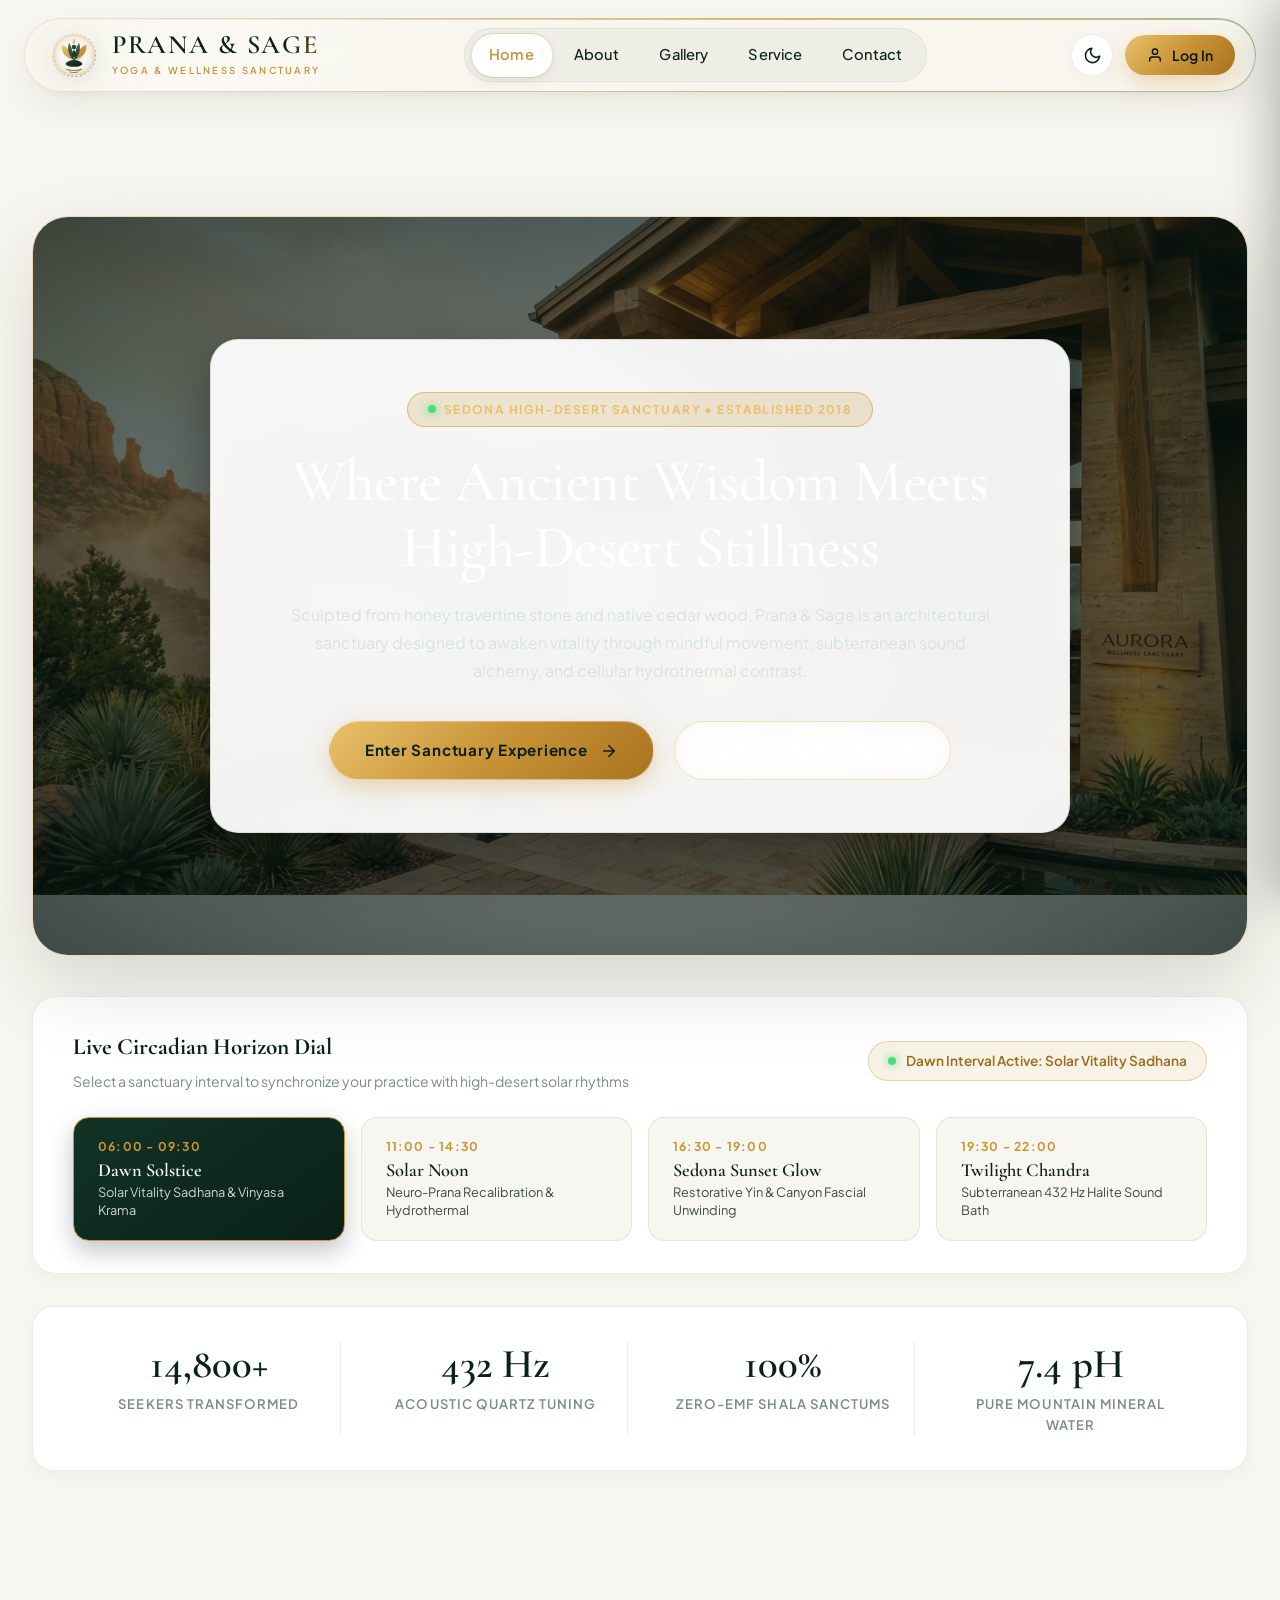
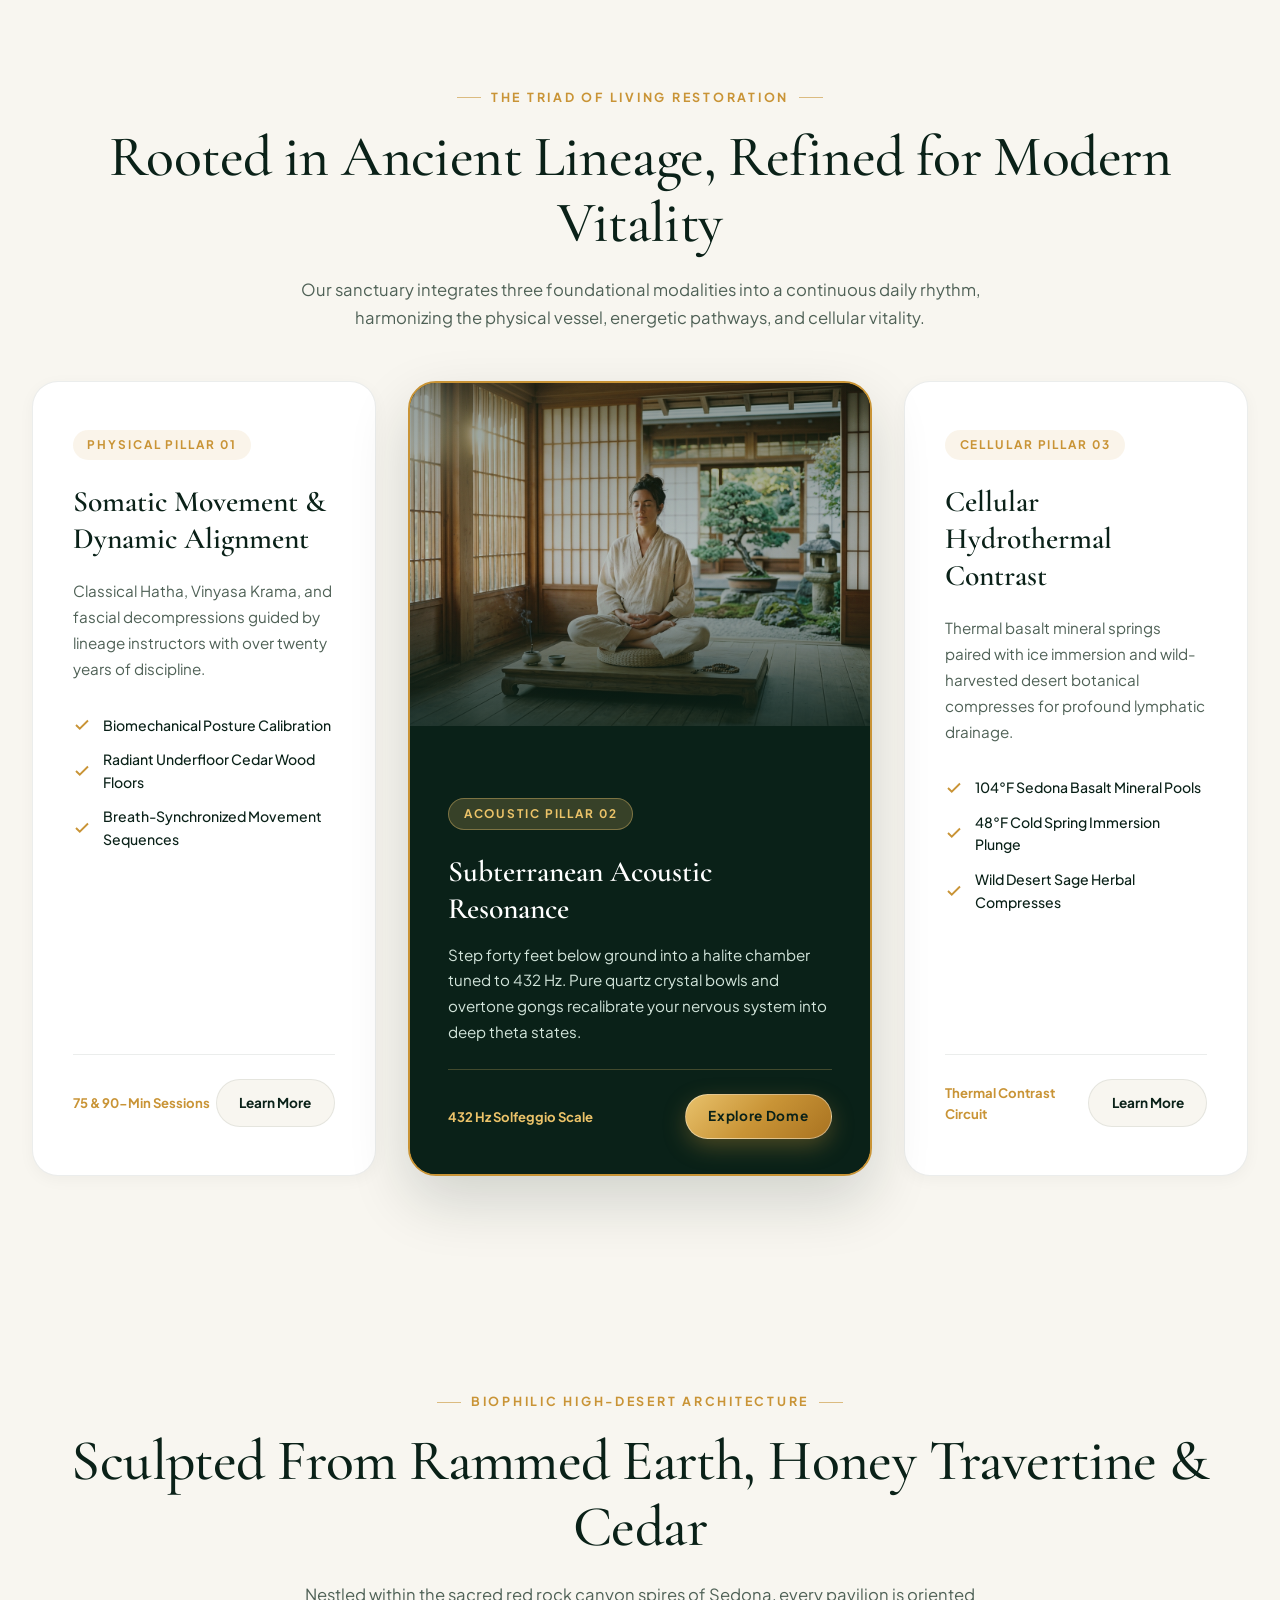
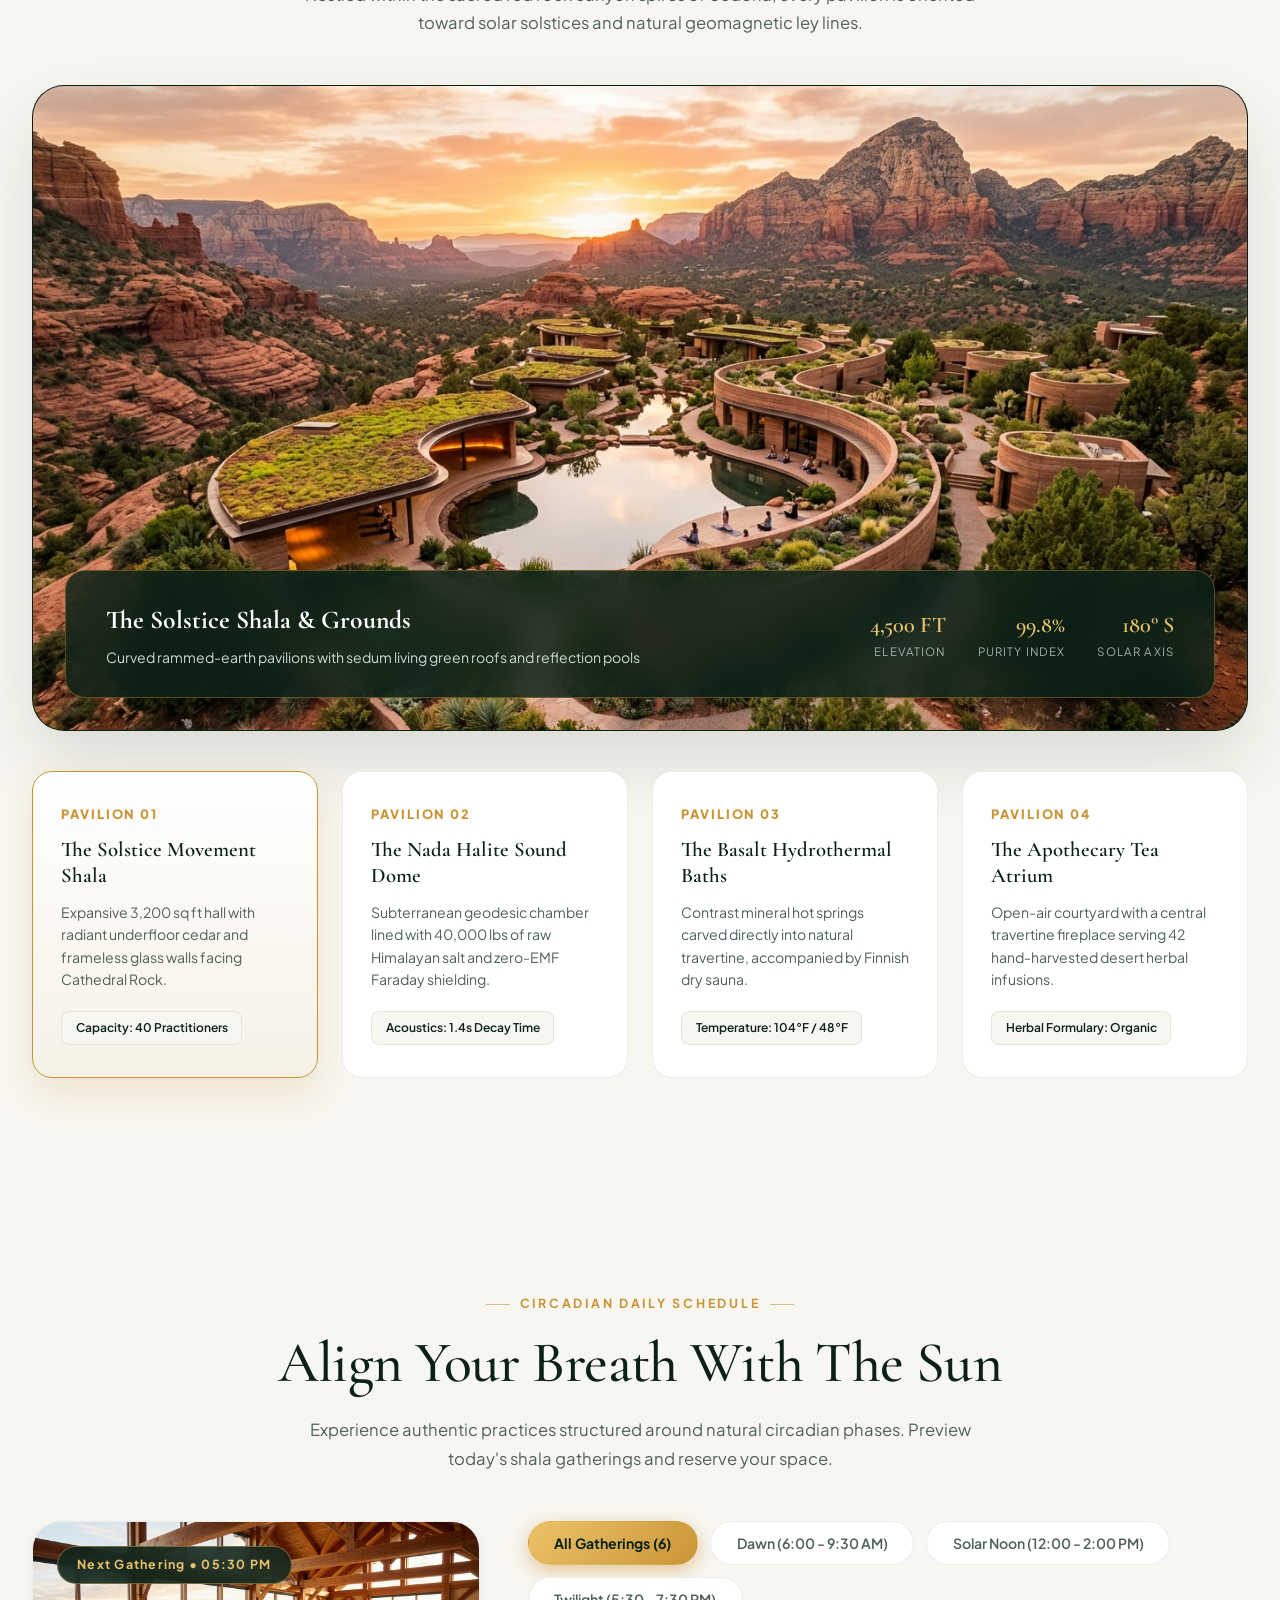
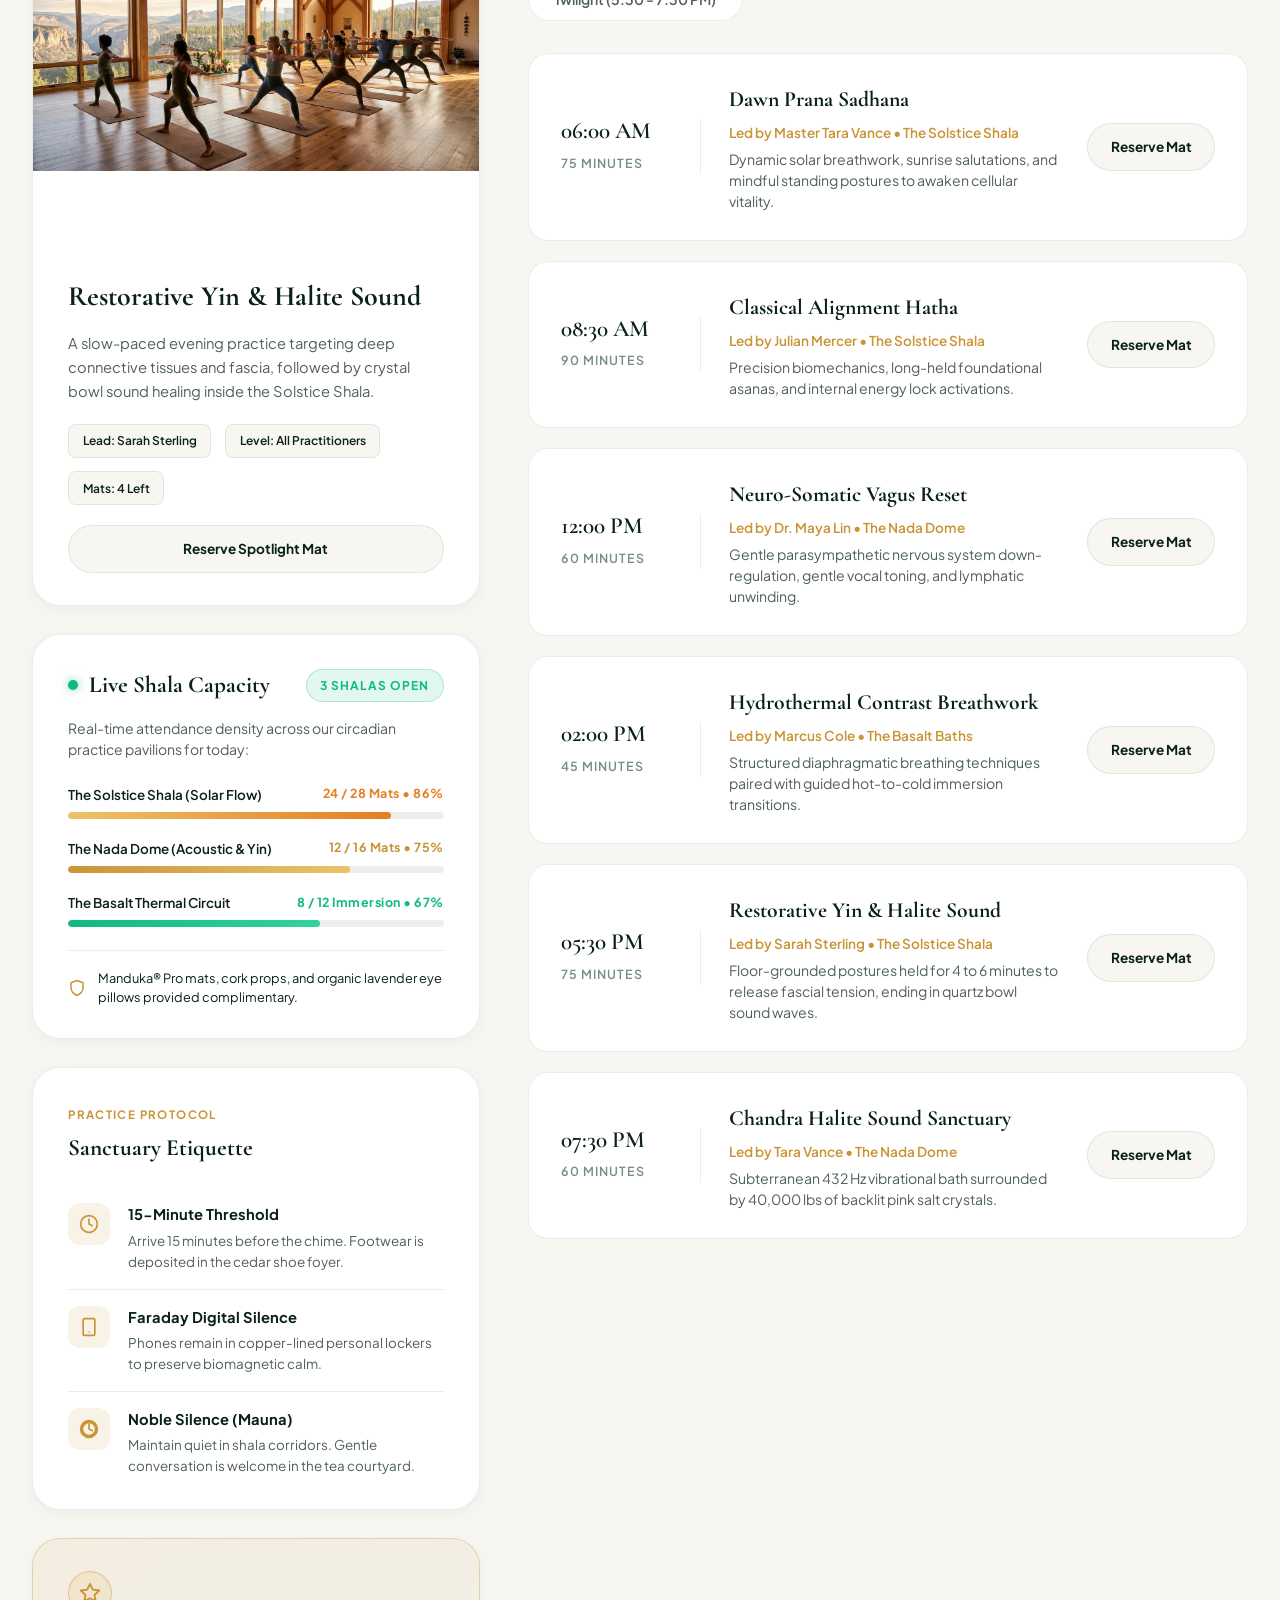
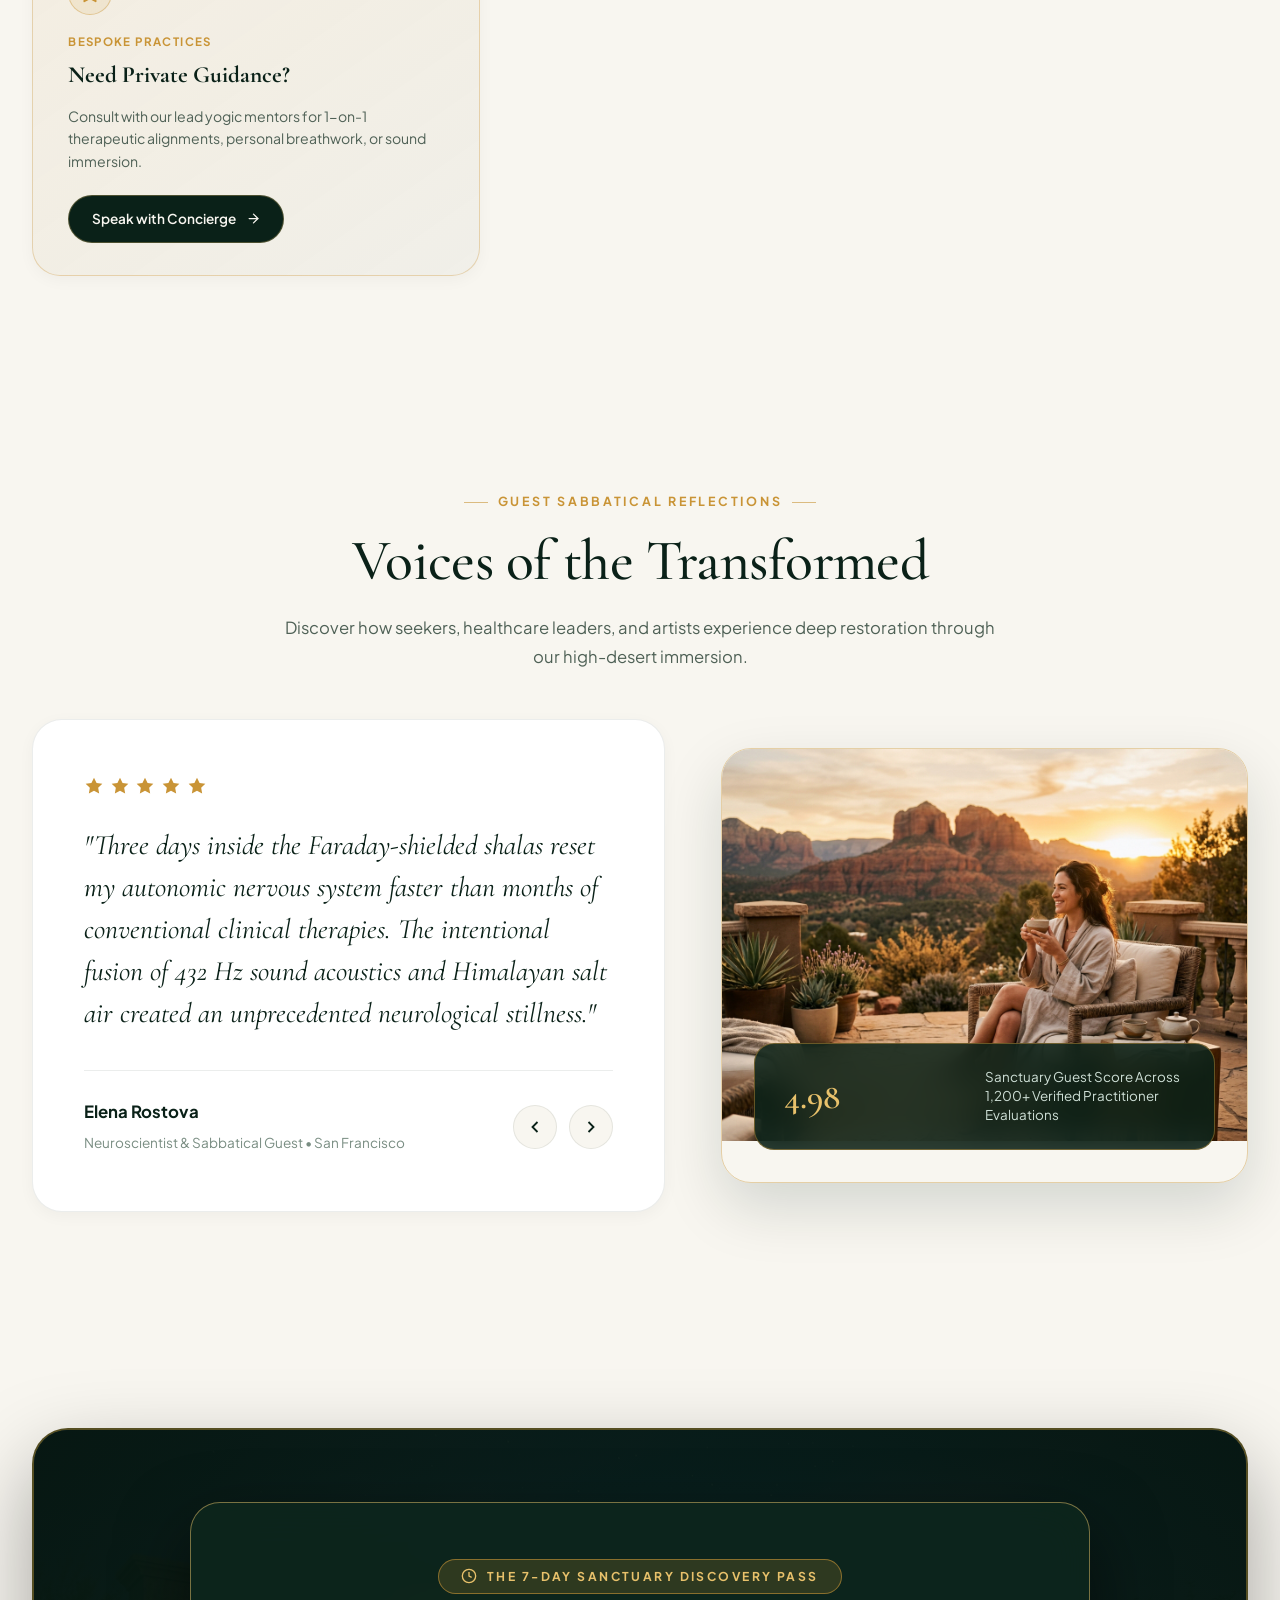
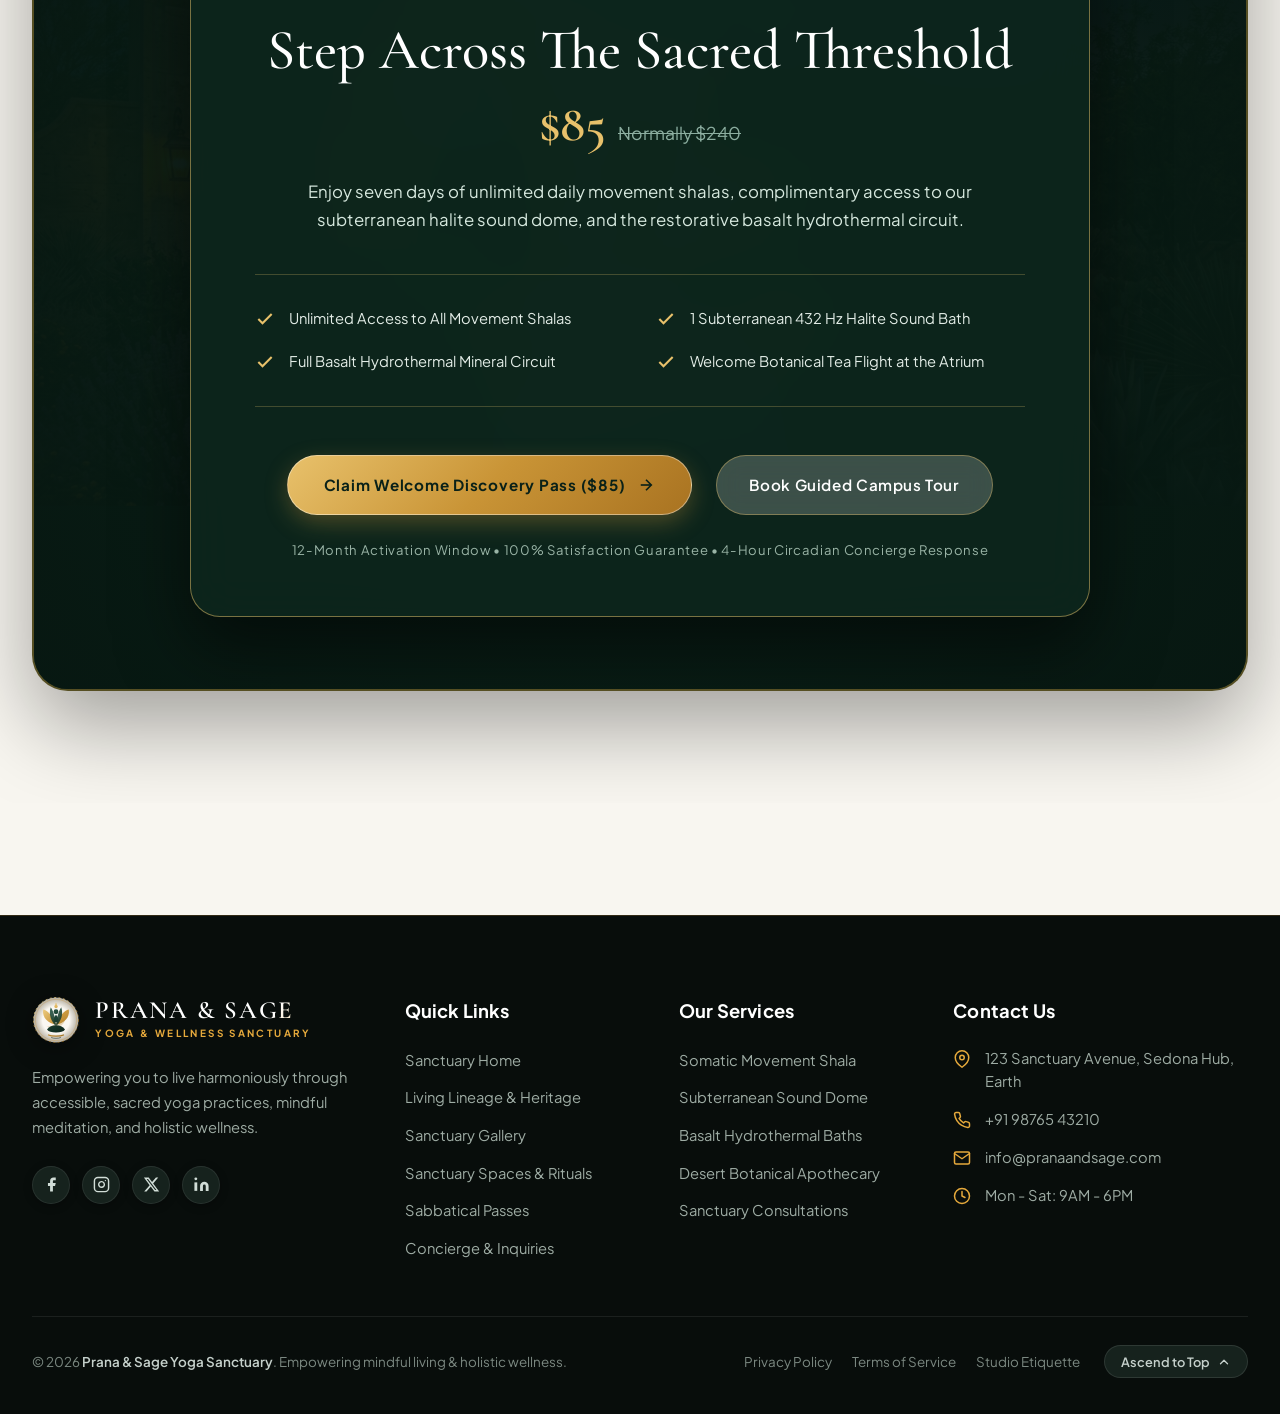
==== commit 1009175f: "first commit" ====
--- a/index.html
+++ b/index.html
@@ -2478,9 +2478,13 @@
       align-items: start;
     }
 
+    .schedule-sidebar-col {
+      display: flex;
+      flex-direction: column;
+      gap: 1.75rem;
+    }
+
     .schedule-feature-box {
-      position: sticky;
-      top: 100px;
       background: var(--color-surface);
       border: 1px solid var(--color-border);
       border-radius: 28px;
@@ -2495,7 +2499,7 @@
 
     .schedule-img-wrap {
       position: relative;
-      height: 360px;
+      height: 320px;
     }
 
     .schedule-img-wrap img {
@@ -2521,7 +2525,7 @@
     }
 
     .schedule-feature-body {
-      padding: 2.2rem 2.4rem;
+      padding: 2rem 2.2rem;
     }
 
     .schedule-feature-body h3 {
@@ -2539,11 +2543,380 @@
       font-size: 0.92rem;
       line-height: 1.65;
       color: var(--color-text-body);
-      margin-bottom: 1.75rem;
+      margin-bottom: 1.25rem;
     }
 
     body.dark-mode .schedule-feature-body p {
       color: #B5C9C0;
+    }
+
+    /* Shala Capacity Live Tracker Card */
+    .schedule-capacity-card {
+      background: var(--color-surface);
+      border: 1px solid var(--color-border);
+      border-radius: 28px;
+      padding: 2rem 2.2rem;
+      box-shadow: var(--shadow-subtle);
+    }
+
+    body.dark-mode .schedule-capacity-card {
+      background: var(--color-surface);
+      border-color: rgba(232, 193, 107, 0.16);
+    }
+
+    .capacity-card-head {
+      display: flex;
+      align-items: center;
+      justify-content: space-between;
+      gap: 1rem;
+      margin-bottom: 0.85rem;
+      flex-wrap: wrap;
+    }
+
+    .capacity-badge-title {
+      display: flex;
+      align-items: center;
+      gap: 0.65rem;
+    }
+
+    .live-dot-pulse {
+      width: 10px;
+      height: 10px;
+      border-radius: 50%;
+      background: #10B981;
+      box-shadow: 0 0 10px rgba(16, 185, 129, 0.6);
+      animation: liveDotPulse 2s infinite ease-in-out;
+      flex-shrink: 0;
+    }
+
+    @keyframes liveDotPulse {
+      0%, 100% {
+        transform: scale(1);
+        opacity: 1;
+      }
+      50% {
+        transform: scale(1.35);
+        opacity: 0.55;
+      }
+    }
+
+    .capacity-badge-title h4 {
+      font-family: var(--font-serif);
+      font-size: 1.45rem;
+      color: var(--color-emerald-deep);
+      margin: 0;
+    }
+
+    body.dark-mode .capacity-badge-title h4 {
+      color: #F8F6F0;
+    }
+
+    .capacity-counter-pill {
+      font-size: 0.75rem;
+      font-weight: 700;
+      letter-spacing: 0.08em;
+      text-transform: uppercase;
+      padding: 0.35rem 0.85rem;
+      border-radius: 999px;
+      background: rgba(16, 185, 129, 0.12);
+      color: #10B981;
+      border: 1px solid rgba(16, 185, 129, 0.25);
+    }
+
+    .capacity-subtext {
+      font-size: 0.88rem;
+      line-height: 1.55;
+      color: var(--color-text-body);
+      margin-bottom: 1.4rem;
+    }
+
+    body.dark-mode .capacity-subtext {
+      color: #B5C9C0;
+    }
+
+    .capacity-bars-wrap {
+      display: flex;
+      flex-direction: column;
+      gap: 1.15rem;
+      margin-bottom: 1.4rem;
+    }
+
+    .capacity-item-header {
+      display: flex;
+      justify-content: space-between;
+      align-items: center;
+      font-size: 0.84rem;
+      gap: 0.5rem;
+    }
+
+    .shala-name {
+      font-weight: 600;
+      color: var(--color-emerald-deep);
+    }
+
+    body.dark-mode .shala-name {
+      color: #E2ECE7;
+    }
+
+    .shala-status {
+      font-size: 0.78rem;
+      font-weight: 700;
+      letter-spacing: 0.04em;
+    }
+
+    .status-filling {
+      color: #E67E22;
+    }
+
+    .status-moderate {
+      color: var(--color-gold-primary);
+    }
+
+    .status-open {
+      color: #10B981;
+    }
+
+    .capacity-bar-track {
+      width: 100%;
+      height: 7px;
+      background: rgba(10, 33, 24, 0.07);
+      border-radius: 999px;
+      overflow: hidden;
+      margin-top: 0.45rem;
+    }
+
+    body.dark-mode .capacity-bar-track {
+      background: rgba(255, 255, 255, 0.08);
+    }
+
+    .capacity-bar-fill {
+      height: 100%;
+      border-radius: 999px;
+    }
+
+    .capacity-bar-fill.fill-amber {
+      background: linear-gradient(90deg, #ECC369, #E67E22);
+    }
+
+    .capacity-bar-fill.fill-gold {
+      background: linear-gradient(90deg, #C99436, #ECC369);
+    }
+
+    .capacity-bar-fill.fill-green {
+      background: linear-gradient(90deg, #10B981, #34D399);
+    }
+
+    .capacity-amenity-footer {
+      display: flex;
+      align-items: center;
+      gap: 0.75rem;
+      padding-top: 1.15rem;
+      border-top: 1px solid var(--color-border);
+      font-size: 0.8rem;
+      color: var(--color-text-subtle);
+      line-height: 1.45;
+    }
+
+    body.dark-mode .capacity-amenity-footer {
+      border-color: rgba(232, 193, 107, 0.12);
+      color: #8C9E96;
+    }
+
+    .capacity-amenity-footer svg {
+      color: var(--color-gold-primary);
+      flex-shrink: 0;
+    }
+
+    /* Sanctuary Practice Protocol Card */
+    .schedule-protocol-card {
+      background: var(--color-surface);
+      border: 1px solid var(--color-border);
+      border-radius: 28px;
+      padding: 2rem 2.2rem;
+      box-shadow: var(--shadow-subtle);
+    }
+
+    body.dark-mode .schedule-protocol-card {
+      background: var(--color-surface);
+      border-color: rgba(232, 193, 107, 0.16);
+    }
+
+    .protocol-card-head {
+      margin-bottom: 1.25rem;
+    }
+
+    .protocol-badge {
+      font-size: 0.72rem;
+      font-weight: 700;
+      letter-spacing: 0.12em;
+      text-transform: uppercase;
+      color: var(--color-gold-primary);
+      display: inline-block;
+      margin-bottom: 0.35rem;
+    }
+
+    .protocol-card-head h4 {
+      font-family: var(--font-serif);
+      font-size: 1.45rem;
+      color: var(--color-emerald-deep);
+      margin: 0;
+    }
+
+    body.dark-mode .protocol-card-head h4 {
+      color: #F8F6F0;
+    }
+
+    .protocol-list {
+      list-style: none;
+      padding: 0;
+      margin: 0;
+      display: flex;
+      flex-direction: column;
+    }
+
+    .protocol-item {
+      display: flex;
+      align-items: flex-start;
+      gap: 1.1rem;
+      padding: 1rem 0;
+      border-bottom: 1px solid var(--color-border);
+    }
+
+    .protocol-item:last-child {
+      border-bottom: none;
+      padding-bottom: 0;
+    }
+
+    body.dark-mode .protocol-item {
+      border-color: rgba(232, 193, 107, 0.1);
+    }
+
+    .protocol-icon-box {
+      width: 42px;
+      height: 42px;
+      border-radius: 12px;
+      background: rgba(201, 148, 54, 0.12);
+      color: var(--color-gold-primary);
+      display: flex;
+      align-items: center;
+      justify-content: center;
+      flex-shrink: 0;
+    }
+
+    body.dark-mode .protocol-icon-box {
+      background: rgba(232, 193, 107, 0.14);
+      color: #ECC369;
+    }
+
+    .protocol-text strong {
+      display: block;
+      font-size: 0.92rem;
+      color: var(--color-emerald-deep);
+      margin-bottom: 0.25rem;
+      font-family: var(--font-sans);
+    }
+
+    body.dark-mode .protocol-text strong {
+      color: #F8F6F0;
+    }
+
+    .protocol-text p {
+      font-size: 0.84rem;
+      line-height: 1.55;
+      color: var(--color-text-body);
+      margin: 0;
+    }
+
+    body.dark-mode .protocol-text p {
+      color: #B5C9C0;
+    }
+
+    /* Private Practice Concierge Card */
+    .schedule-concierge-card {
+      background: linear-gradient(145deg, rgba(201, 148, 54, 0.08), rgba(10, 33, 24, 0.03));
+      border: 1px solid rgba(201, 148, 54, 0.32);
+      border-radius: 28px;
+      padding: 2rem 2.2rem;
+      position: relative;
+      overflow: hidden;
+      box-shadow: var(--shadow-subtle);
+    }
+
+    body.dark-mode .schedule-concierge-card {
+      background: linear-gradient(145deg, rgba(201, 148, 54, 0.12), rgba(14, 26, 21, 0.65));
+      border-color: rgba(232, 193, 107, 0.28);
+    }
+
+    .concierge-ornament {
+      width: 44px;
+      height: 44px;
+      border-radius: 50%;
+      background: linear-gradient(135deg, rgba(236, 195, 105, 0.2), rgba(201, 148, 54, 0.1));
+      border: 1px solid rgba(201, 148, 54, 0.4);
+      color: var(--color-gold-primary);
+      display: flex;
+      align-items: center;
+      justify-content: center;
+      margin-bottom: 1.15rem;
+    }
+
+    .concierge-kicker {
+      font-size: 0.72rem;
+      font-weight: 700;
+      letter-spacing: 0.12em;
+      text-transform: uppercase;
+      color: var(--color-gold-primary);
+      display: block;
+      margin-bottom: 0.35rem;
+    }
+
+    .schedule-concierge-card h4 {
+      font-family: var(--font-serif);
+      font-size: 1.45rem;
+      color: var(--color-emerald-deep);
+      margin-bottom: 0.65rem;
+    }
+
+    body.dark-mode .schedule-concierge-card h4 {
+      color: #F8F6F0;
+    }
+
+    .schedule-concierge-card p {
+      font-size: 0.88rem;
+      line-height: 1.6;
+      color: var(--color-text-body);
+      margin-bottom: 1.4rem;
+    }
+
+    body.dark-mode .schedule-concierge-card p {
+      color: #B5C9C0;
+    }
+
+    .concierge-cta-btn {
+      display: inline-flex;
+      align-items: center;
+      gap: 0.65rem;
+      padding: 0.75rem 1.4rem;
+      border-radius: 999px;
+      background: var(--color-emerald-deep);
+      color: #F8F6F0;
+      font-size: 0.85rem;
+      font-weight: 600;
+      text-decoration: none;
+      transition: all var(--transition-smooth);
+      border: 1px solid rgba(232, 193, 107, 0.3);
+    }
+
+    body.dark-mode .concierge-cta-btn {
+      background: linear-gradient(135deg, #ECC369, #C99436);
+      color: #0A2118;
+      border-color: transparent;
+      font-weight: 700;
+    }
+
+    .concierge-cta-btn:hover {
+      transform: translateY(-2px);
+      box-shadow: 0 6px 16px rgba(201, 148, 54, 0.35);
     }
 
     /* Filter Tabs */
@@ -3558,21 +3931,126 @@
       </div>
 
       <div class="home-schedule-layout">
-        <!-- Left Column: Sticky Practice Highlight Box -->
-        <div class="schedule-feature-box">
-          <div class="schedule-img-wrap">
-            <img src="images/home_daily_practice.jpg" alt="Mindful group practice moving in unison in sunlit wooden shala with high exposed timber beams" width="800" height="600" loading="lazy">
-            <span class="schedule-img-badge">Next Gathering • 05:30 PM</span>
+        <!-- Left Column: Sanctuary Practice Navigator & Sidebar Modules -->
+        <div class="schedule-sidebar-col">
+          <!-- Module 1: Featured Spotlight Practice -->
+          <div class="schedule-feature-box">
+            <div class="schedule-img-wrap">
+              <img src="images/home_daily_practice.jpg" alt="Mindful group practice moving in unison in sunlit wooden shala with high exposed timber beams" width="800" height="600" loading="lazy">
+              <span class="schedule-img-badge">Next Gathering • 05:30 PM</span>
+            </div>
+            <div class="schedule-feature-body">
+              <h3>Restorative Yin &amp; Halite Sound</h3>
+              <p>
+                A slow-paced evening practice targeting deep connective tissues and fascia, followed by crystal bowl sound healing inside the Solstice Shala.
+              </p>
+              <div style="display: flex; gap: 0.85rem; flex-wrap: wrap; margin-bottom: 1.25rem;">
+                <span class="lens-spec-pill">Lead: Sarah Sterling</span>
+                <span class="lens-spec-pill">Level: All Practitioners</span>
+                <span class="lens-spec-pill">Mats: 4 Left</span>
+              </div>
+              <a href="contact.html" class="class-action-btn" style="display: inline-flex; align-items: center; justify-content: center; width: 100%; text-align: center;">Reserve Spotlight Mat</a>
+            </div>
           </div>
-          <div class="schedule-feature-body">
-            <h3>Restorative Yin &amp; Halite Sound</h3>
-            <p>
-              A slow-paced evening practice targeting deep connective tissues and fascia, followed by crystal bowl sound healing inside the Solstice Shala.
-            </p>
-            <div style="display: flex; gap: 0.85rem; flex-wrap: wrap;">
-              <span class="lens-spec-pill">Lead: Sarah Sterling</span>
-              <span class="lens-spec-pill">Level: All Practitioners</span>
+
+          <!-- Module 2: Live Shala Capacity & Mat Availability -->
+          <div class="schedule-capacity-card" aria-label="Live Shala Availability">
+            <div class="capacity-card-head">
+              <div class="capacity-badge-title">
+                <span class="live-dot-pulse" aria-hidden="true"></span>
+                <h4>Live Shala Capacity</h4>
+              </div>
+              <span class="capacity-counter-pill">3 Shalas Open</span>
             </div>
+            <p class="capacity-subtext">Real-time attendance density across our circadian practice pavilions for today:</p>
+            <div class="capacity-bars-wrap">
+              <div class="capacity-item">
+                <div class="capacity-item-header">
+                  <span class="shala-name">The Solstice Shala (Solar Flow)</span>
+                  <span class="shala-status status-filling">24 / 28 Mats • 86%</span>
+                </div>
+                <div class="capacity-bar-track">
+                  <div class="capacity-bar-fill fill-amber" style="width: 86%;"></div>
+                </div>
+              </div>
+
+              <div class="capacity-item">
+                <div class="capacity-item-header">
+                  <span class="shala-name">The Nada Dome (Acoustic &amp; Yin)</span>
+                  <span class="shala-status status-moderate">12 / 16 Mats • 75%</span>
+                </div>
+                <div class="capacity-bar-track">
+                  <div class="capacity-bar-fill fill-gold" style="width: 75%;"></div>
+                </div>
+              </div>
+
+              <div class="capacity-item">
+                <div class="capacity-item-header">
+                  <span class="shala-name">The Basalt Thermal Circuit</span>
+                  <span class="shala-status status-open">8 / 12 Immersion • 67%</span>
+                </div>
+                <div class="capacity-bar-track">
+                  <div class="capacity-bar-fill fill-green" style="width: 67%;"></div>
+                </div>
+              </div>
+            </div>
+            <div class="capacity-amenity-footer">
+              <svg width="18" height="18" viewBox="0 0 24 24" fill="none" stroke="currentColor" stroke-width="2" stroke-linecap="round" stroke-linejoin="round" aria-hidden="true"><path d="M12 22s8-4 8-10V5l-8-3-8 3v7c0 6 8 10 8 10z"/></svg>
+              <span>Manduka® Pro mats, cork props, and organic lavender eye pillows provided complimentary.</span>
+            </div>
+          </div>
+
+          <!-- Module 3: Mindful Sanctuary Arrival Protocol -->
+          <div class="schedule-protocol-card" aria-label="Mindful Sanctuary Guidelines">
+            <div class="protocol-card-head">
+              <span class="protocol-badge">PRACTICE PROTOCOL</span>
+              <h4>Sanctuary Etiquette</h4>
+            </div>
+            <ul class="protocol-list" role="list">
+              <li class="protocol-item">
+                <div class="protocol-icon-box" aria-hidden="true">
+                  <svg width="20" height="20" viewBox="0 0 24 24" fill="none" stroke="currentColor" stroke-width="2" stroke-linecap="round" stroke-linejoin="round"><circle cx="12" cy="12" r="10"/><polyline points="12 6 12 12 16 14"/></svg>
+                </div>
+                <div class="protocol-text">
+                  <strong>15-Minute Threshold</strong>
+                  <p>Arrive 15 minutes before the chime. Footwear is deposited in the cedar shoe foyer.</p>
+                </div>
+              </li>
+              <li class="protocol-item">
+                <div class="protocol-icon-box" aria-hidden="true">
+                  <svg width="20" height="20" viewBox="0 0 24 24" fill="none" stroke="currentColor" stroke-width="2" stroke-linecap="round" stroke-linejoin="round"><rect x="5" y="2" width="14" height="20" rx="2" ry="2"/><line x1="12" y1="18" x2="12.01" y2="18"/></svg>
+                </div>
+                <div class="protocol-text">
+                  <strong>Faraday Digital Silence</strong>
+                  <p>Phones remain in copper-lined personal lockers to preserve biomagnetic calm.</p>
+                </div>
+              </li>
+              <li class="protocol-item">
+                <div class="protocol-icon-box" aria-hidden="true">
+                  <svg width="20" height="20" viewBox="0 0 24 24" fill="none" stroke="currentColor" stroke-width="2" stroke-linecap="round" stroke-linejoin="round"><path d="M12 2a10 10 0 1 0 10 10A10 10 0 0 0 12 2zm0 18a8 8 0 1 1 8-8 8 8 0 0 1-8 8z"/><path d="M12 6v6l4 2"/></svg>
+                </div>
+                <div class="protocol-text">
+                  <strong>Noble Silence (Mauna)</strong>
+                  <p>Maintain quiet in shala corridors. Gentle conversation is welcome in the tea courtyard.</p>
+                </div>
+              </li>
+            </ul>
+          </div>
+
+          <!-- Module 4: Private Practice Concierge Callout -->
+          <div class="schedule-concierge-card" aria-label="Private Practice Inquiries">
+            <div class="concierge-ornament" aria-hidden="true">
+              <svg width="22" height="22" viewBox="0 0 24 24" fill="none" stroke="currentColor" stroke-width="2" stroke-linecap="round" stroke-linejoin="round">
+                <polygon points="12 2 15.09 8.26 22 9.27 17 14.14 18.18 21.02 12 17.77 5.82 21.02 7 14.14 2 9.27 8.91 8.26 12 2"></polygon>
+              </svg>
+            </div>
+            <span class="concierge-kicker">BESPOKE PRACTICES</span>
+            <h4>Need Private Guidance?</h4>
+            <p>Consult with our lead yogic mentors for 1-on-1 therapeutic alignments, personal breathwork, or sound immersion.</p>
+            <a href="contact.html" class="concierge-cta-btn">
+              <span>Speak with Concierge</span>
+              <svg width="15" height="15" viewBox="0 0 24 24" fill="none" stroke="currentColor" stroke-width="2" stroke-linecap="round" stroke-linejoin="round" aria-hidden="true"><line x1="5" y1="12" x2="19" y2="12"/><polyline points="12 5 19 12 12 19"/></svg>
+            </a>
           </div>
         </div>
 
--- a/responsive.css
+++ b/responsive.css
@@ -27,6 +27,36 @@
 img, picture, video, canvas {
   max-width: 100% !important;
   height: auto !important;
+}
+
+/* Preserved Full-Bleed Architectural Canvases & Portals */
+.bathhouse-portal-arch img,
+.shirodhara-shrine-frame img,
+.subterranean-dome-frame img,
+.atrium-hero-canvas-wrap img,
+.sabbatical-terrace-canvas img,
+.shala-letterbox-portal img,
+.hero-canvas-wrapper img,
+.sanctuary-portrait-frame img,
+.apothecary-photo-portal img,
+.threshold-canvas img,
+.founder-portrait-frame img,
+.lineage-canvas-frame img,
+.sedona-terrace-canvas img,
+.portal-portrait-frame img,
+.consultation-portal-frame img,
+.faculty-portrait-frame img,
+.location-terrace-canvas img,
+.hero-stele-portal img,
+.sanctum-octagonal-frame img,
+.apothecary-photo-arch img,
+.atlas-cinematic-canvas img,
+.atelier-portrait-stele img,
+.shoji-screen-frame img {
+  width: 100% !important;
+  height: 100% !important;
+  object-fit: cover !important;
+  display: block !important;
 }
 
 svg {
@@ -113,7 +143,11 @@
   .gallery-intro-section,
   .gallery-showcase-section,
   .gallery-dualities-section,
-  .contact-gateways-stage {
+  .contact-gateways-stage,
+  .contact-ledger-stage,
+  .contact-atlas-stage,
+  .contact-atelier-stage,
+  .contact-chashitsu-stage {
     padding: 5rem 1.5rem !important;
   }
 
@@ -146,6 +180,7 @@
   .sanctuary-triad-grid,
   .dualities-split-grid,
   .contact-hero-grid,
+  .hero-creative-layout,
   .gateways-mandala-grid,
   .ledger-stage-grid,
   .atelier-display-grid,
@@ -213,6 +248,10 @@
   .about-sec-section,
   .service-sec-section,
   .contact-gateways-stage,
+  .contact-ledger-stage,
+  .contact-atlas-stage,
+  .contact-atelier-stage,
+  .contact-chashitsu-stage,
   .gallery-intro-section,
   .gallery-showcase-section,
   .gallery-dualities-section {
@@ -410,6 +449,70 @@
     height: auto !important;
   }
 
+  /* Contact Page Responsive Frames & Visual Alignment */
+  .hero-stele-portal,
+  .apothecary-photo-arch,
+  .atelier-portrait-stele,
+  .shoji-screen-frame {
+    aspect-ratio: 4 / 3.2 !important;
+    max-height: 360px !important;
+    width: 100% !important;
+  }
+
+  .revolving-sanskrit-seal {
+    width: 80px !important;
+    height: 80px !important;
+    bottom: -0.75rem !important;
+    left: 0.5rem !important;
+  }
+
+  .atlas-cinematic-canvas {
+    height: auto !important;
+    margin-bottom: 2rem !important;
+  }
+
+  .atlas-cinematic-canvas img {
+    height: 260px !important;
+    width: 100% !important;
+    object-fit: cover !important;
+    display: block !important;
+  }
+
+  .chamber-tabs-nav {
+    display: flex !important;
+    flex-direction: column !important;
+    border-radius: 16px !important;
+    width: 100% !important;
+    box-sizing: border-box !important;
+    padding: 0.35rem !important;
+    gap: 0.35rem !important;
+  }
+
+  .chamber-tab-pill {
+    width: 100% !important;
+    text-align: center !important;
+    padding: 0.55rem 0.85rem !important;
+  }
+
+  .circadian-sky-dial {
+    max-width: 100% !important;
+    flex-wrap: wrap !important;
+    border-radius: 20px !important;
+    padding: 0.5rem 0.85rem !important;
+    gap: 0.5rem !important;
+  }
+
+  .dial-info-text {
+    flex-direction: column !important;
+    align-items: flex-start !important;
+    gap: 0.2rem !important;
+  }
+
+  .shoji-pause-card {
+    margin-top: 1.25rem !important;
+    padding: 1.25rem !important;
+  }
+
   /* Sabbatical and Atlas Overlays & Buttons */
   .sabbatical-canvas-overlay,
   .atlas-canvas-caption-card {
@@ -508,6 +611,10 @@
   .about-sec-section,
   .service-sec-section,
   .contact-gateways-stage,
+  .contact-ledger-stage,
+  .contact-atlas-stage,
+  .contact-atelier-stage,
+  .contact-chashitsu-stage,
   .gallery-intro-section,
   .gallery-showcase-section,
   .gallery-dualities-section {
@@ -630,9 +737,14 @@
   }
 
   .atelier-portrait-stele,
+  .hero-stele-portal,
+  .apothecary-photo-arch,
+  .shoji-screen-frame,
   .subterranean-dome-frame {
     width: 100% !important;
     max-width: 100% !important;
+    aspect-ratio: 4 / 3 !important;
+    max-height: 280px !important;
   }
 
   .dome-bottom-caption,
@@ -764,6 +876,10 @@
   .about-sec-section,
   .service-sec-section,
   .contact-gateways-stage,
+  .contact-ledger-stage,
+  .contact-atlas-stage,
+  .contact-atelier-stage,
+  .contact-chashitsu-stage,
   .gallery-intro-section,
   .gallery-showcase-section,
   .gallery-dualities-section {
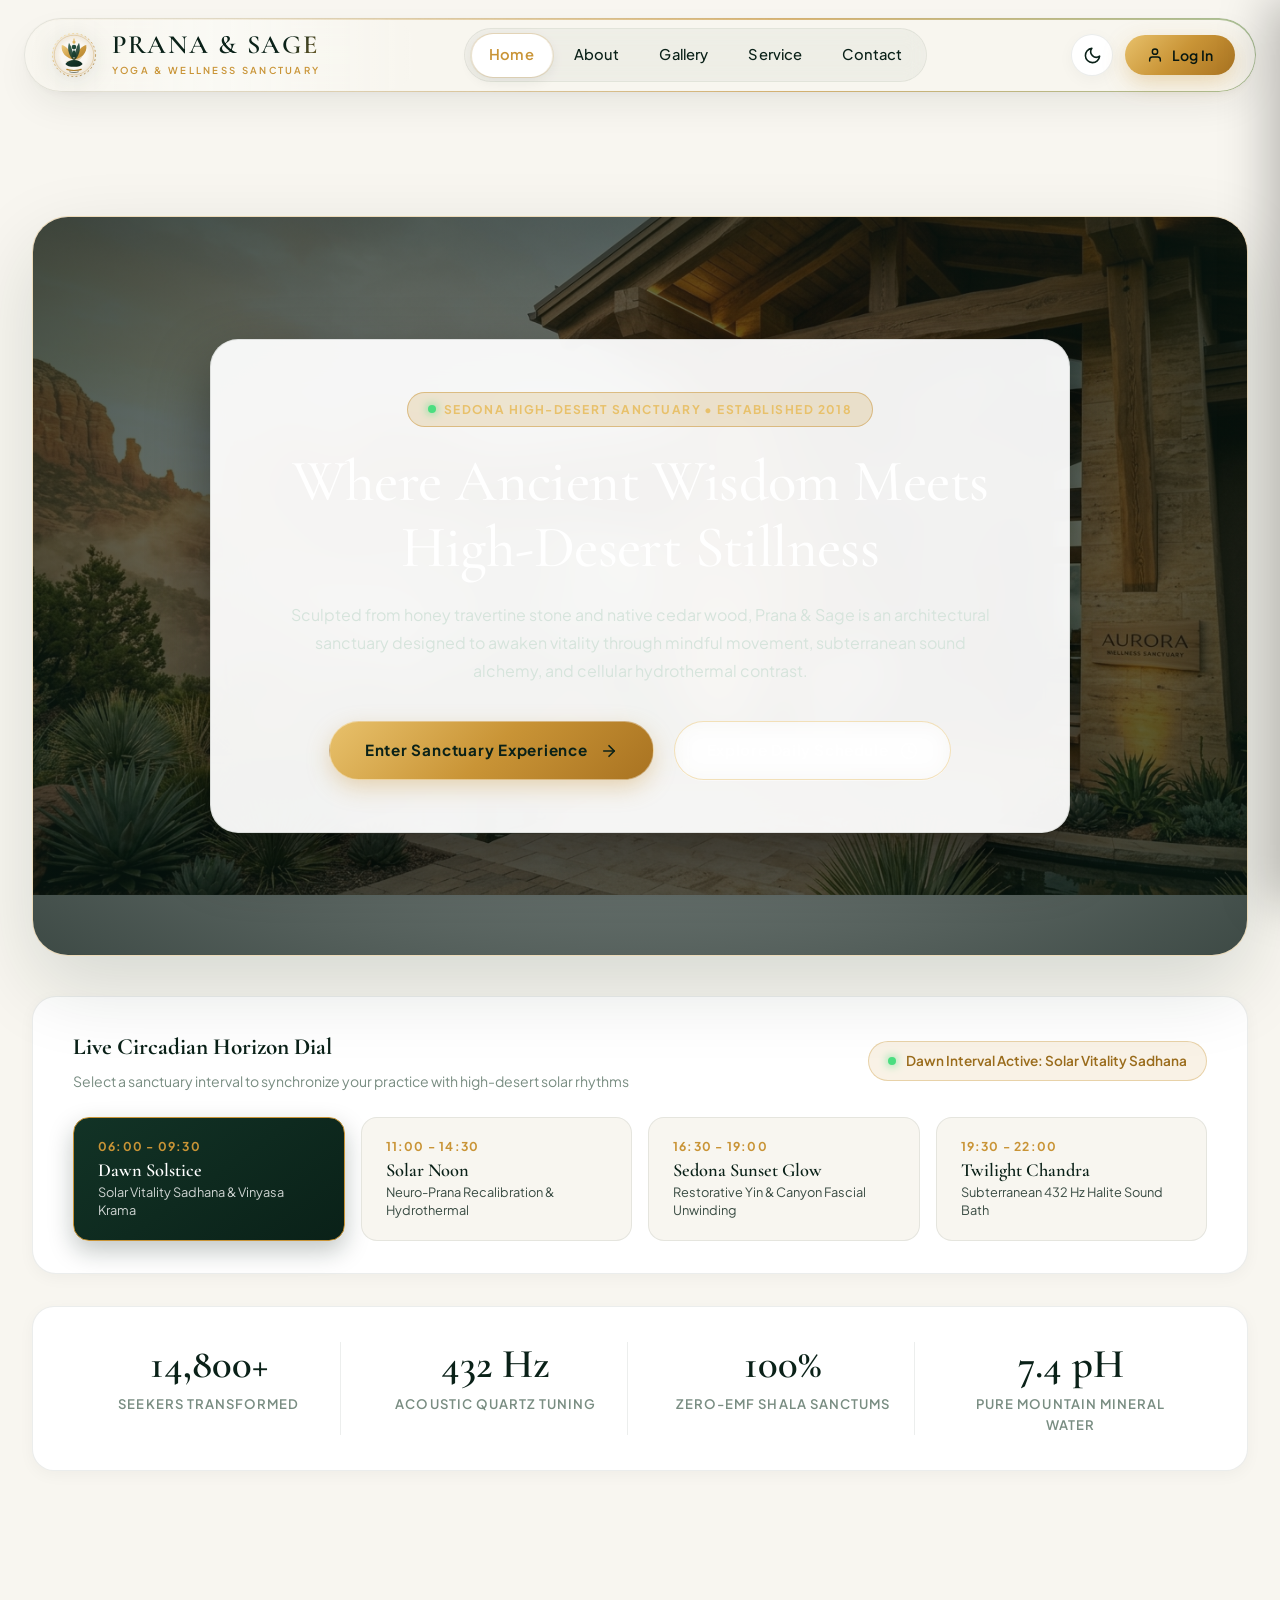
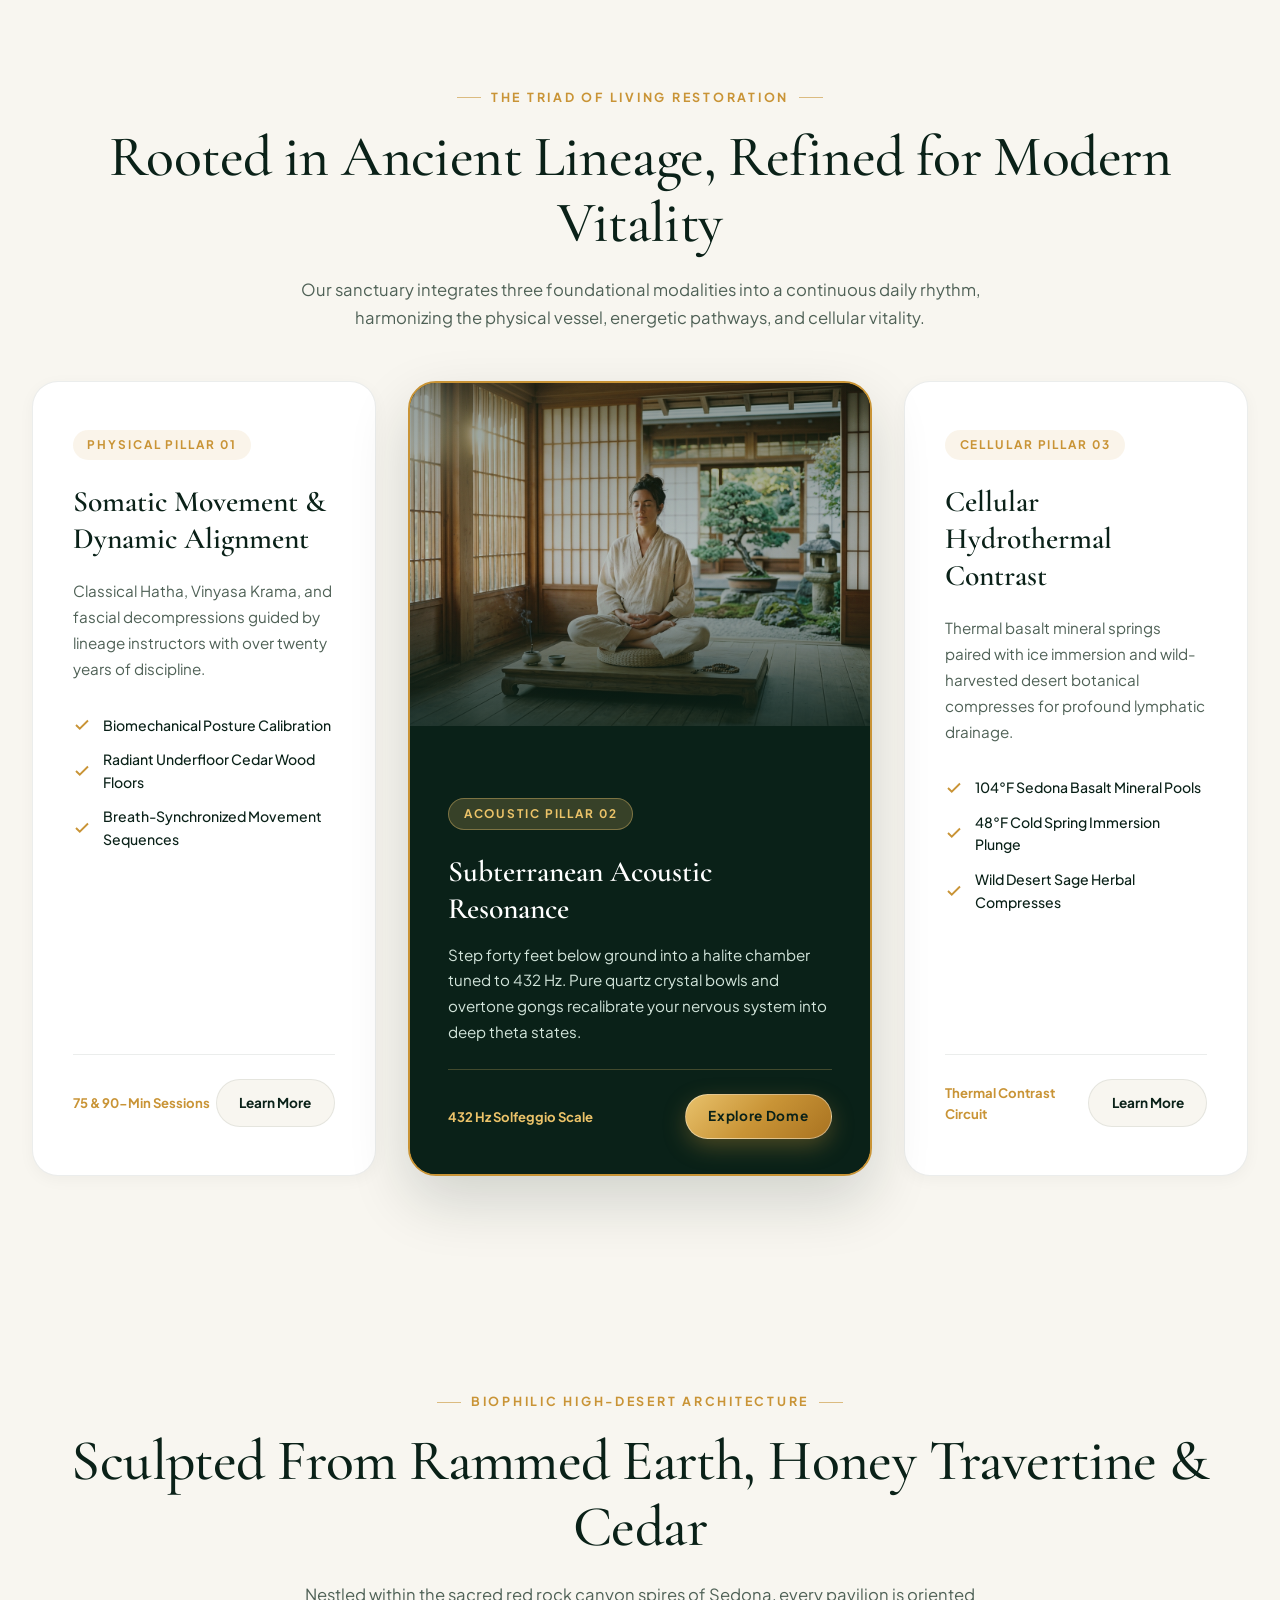
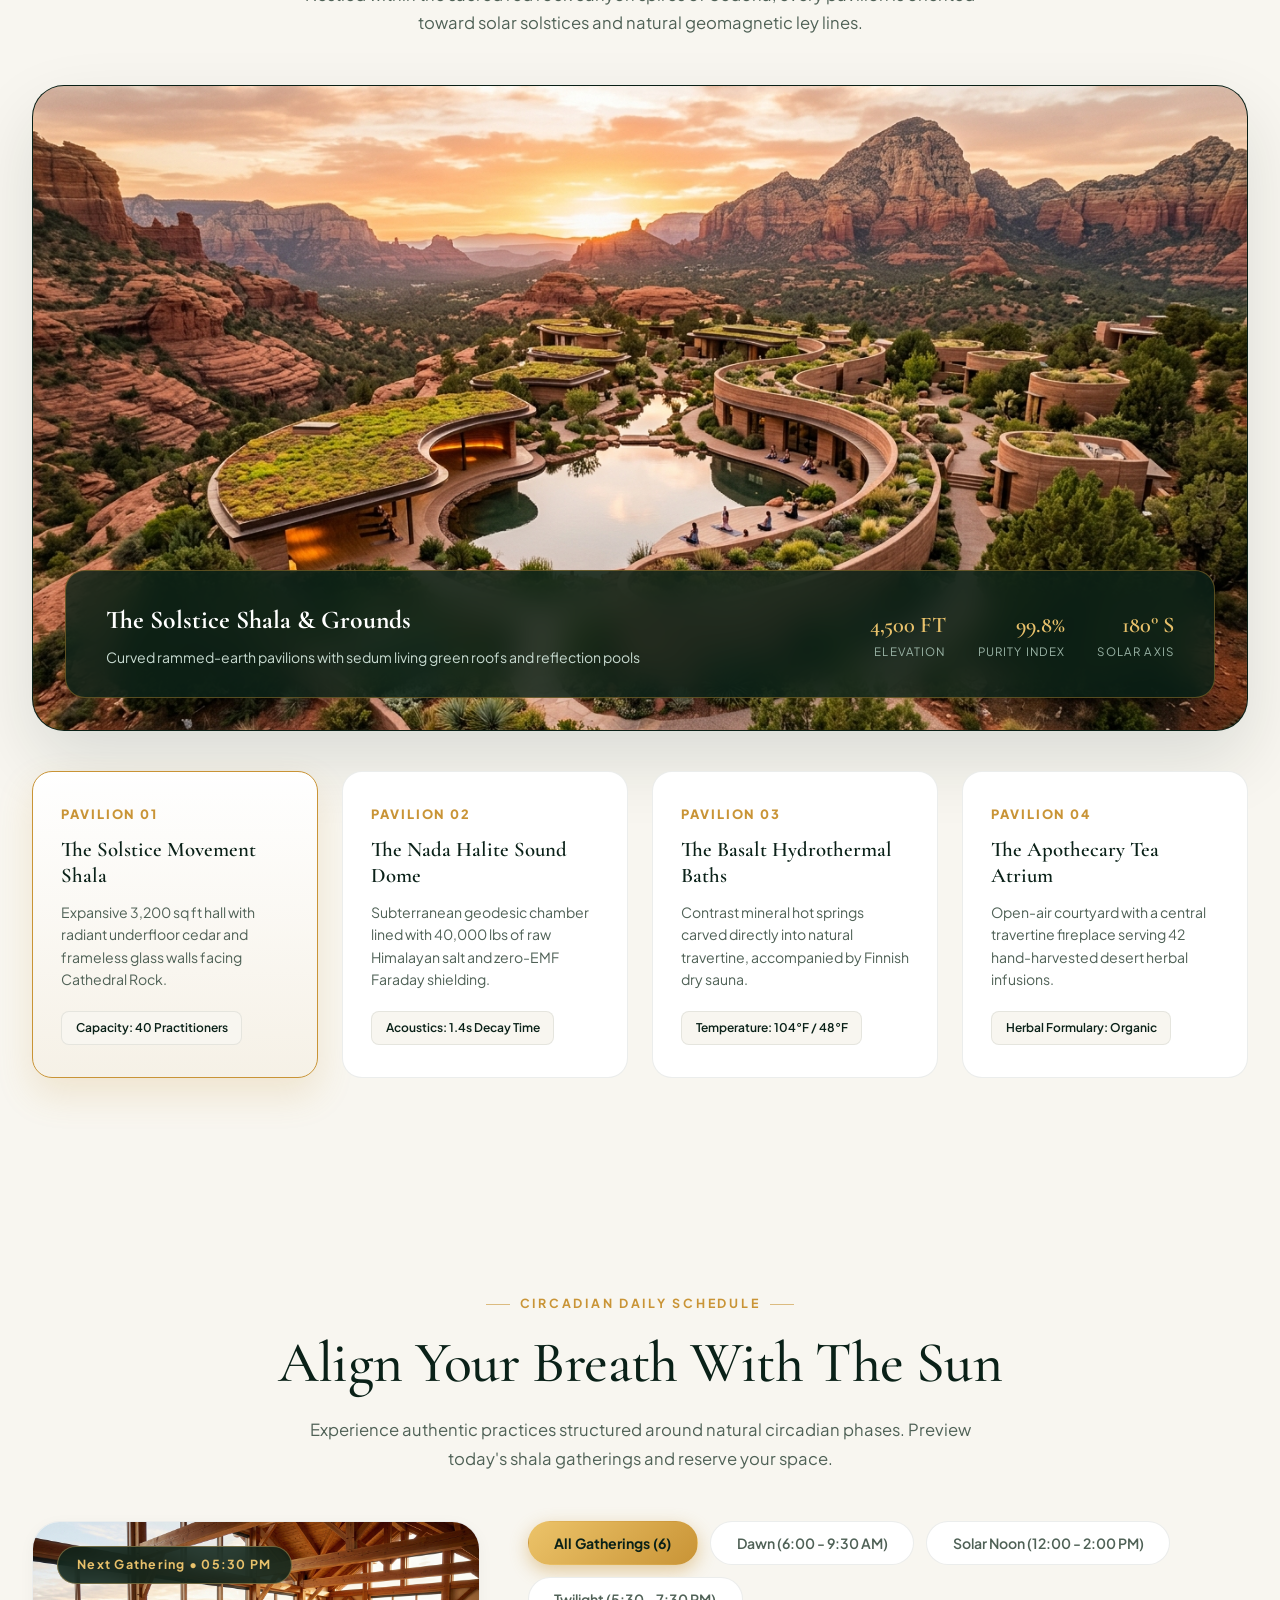
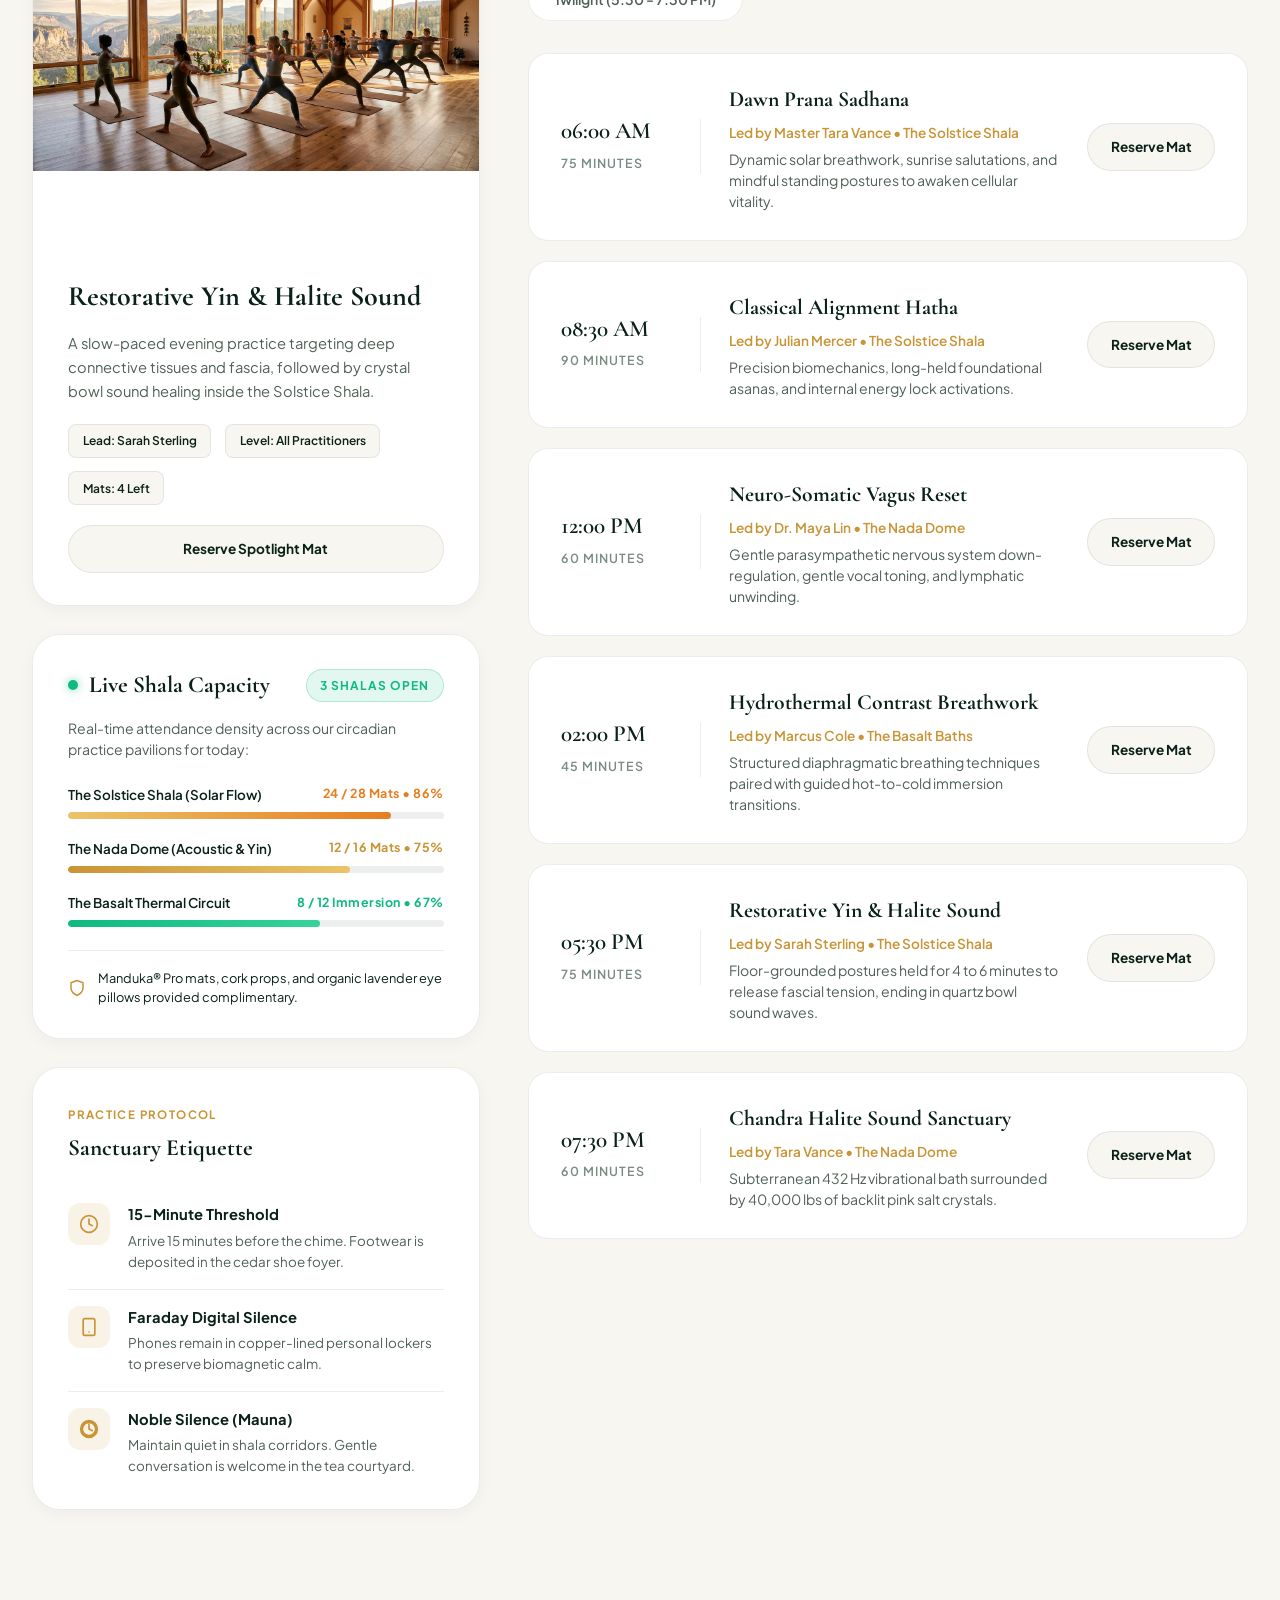
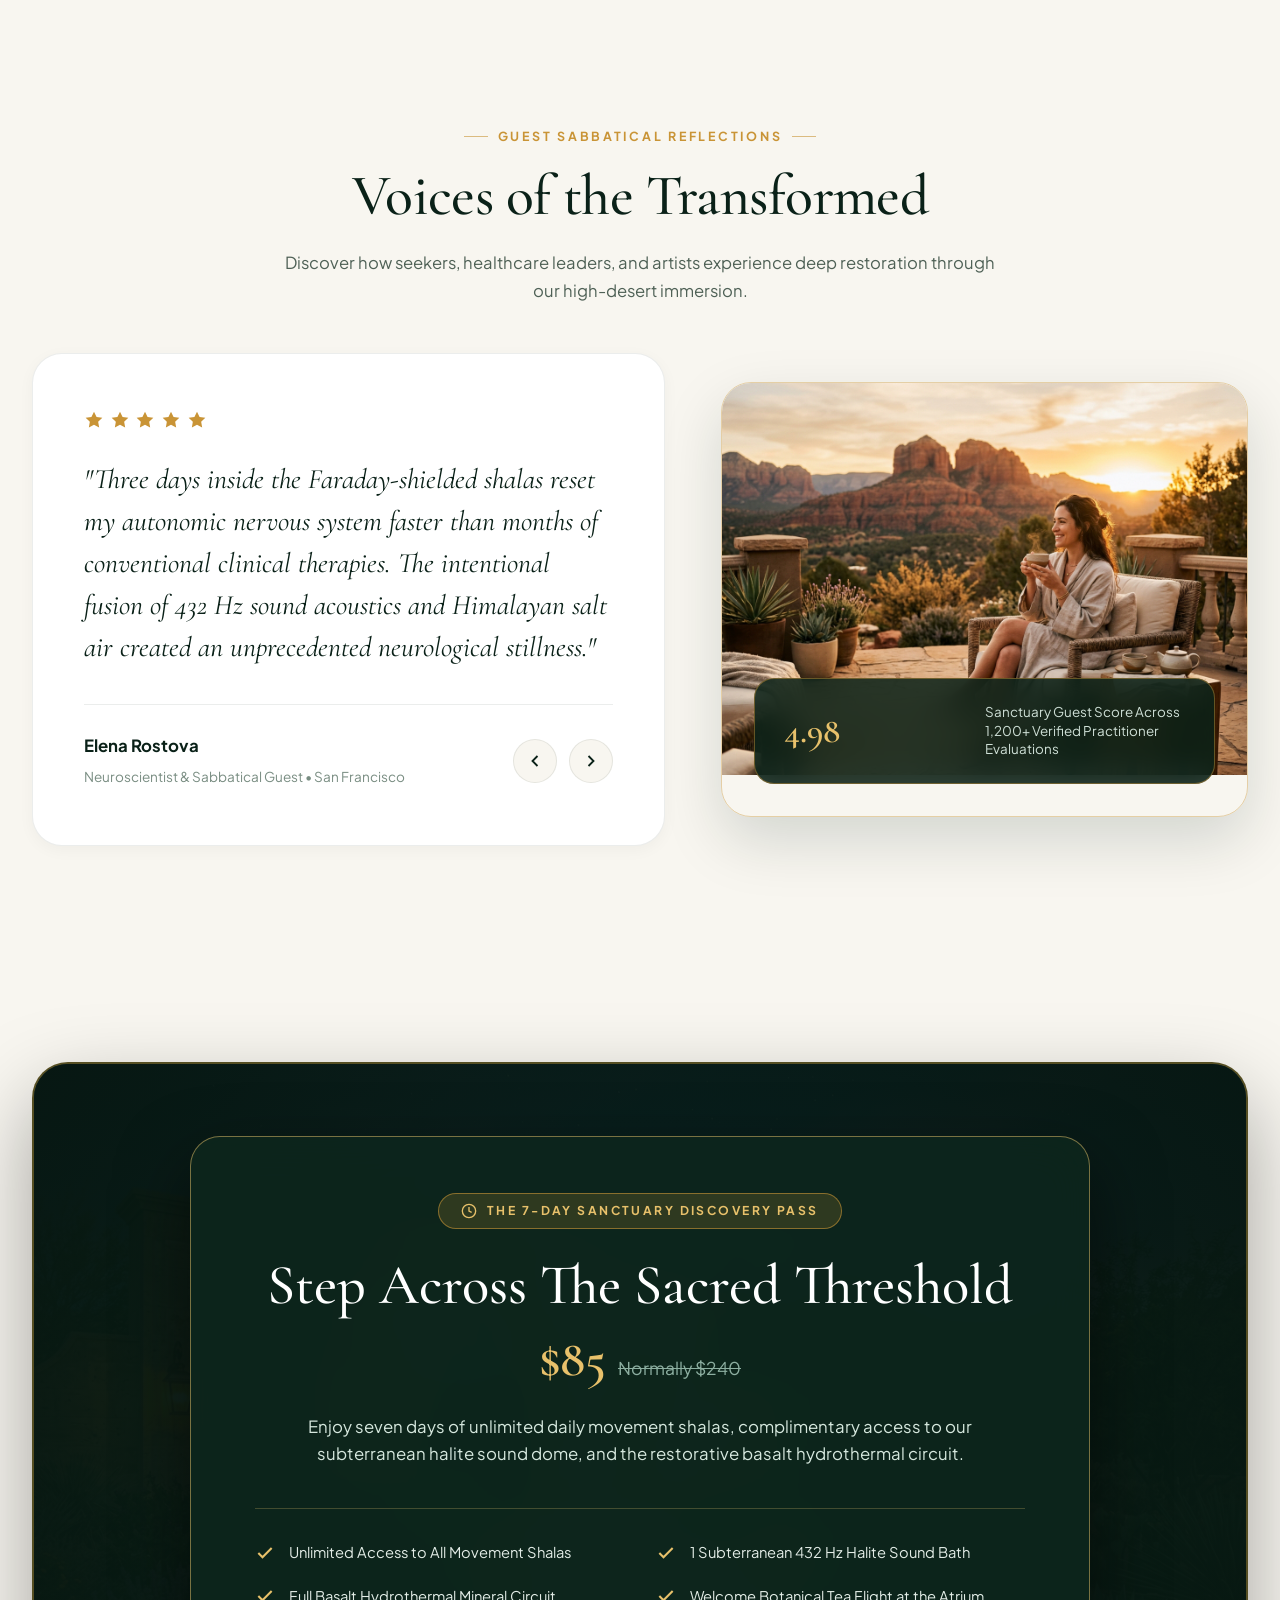
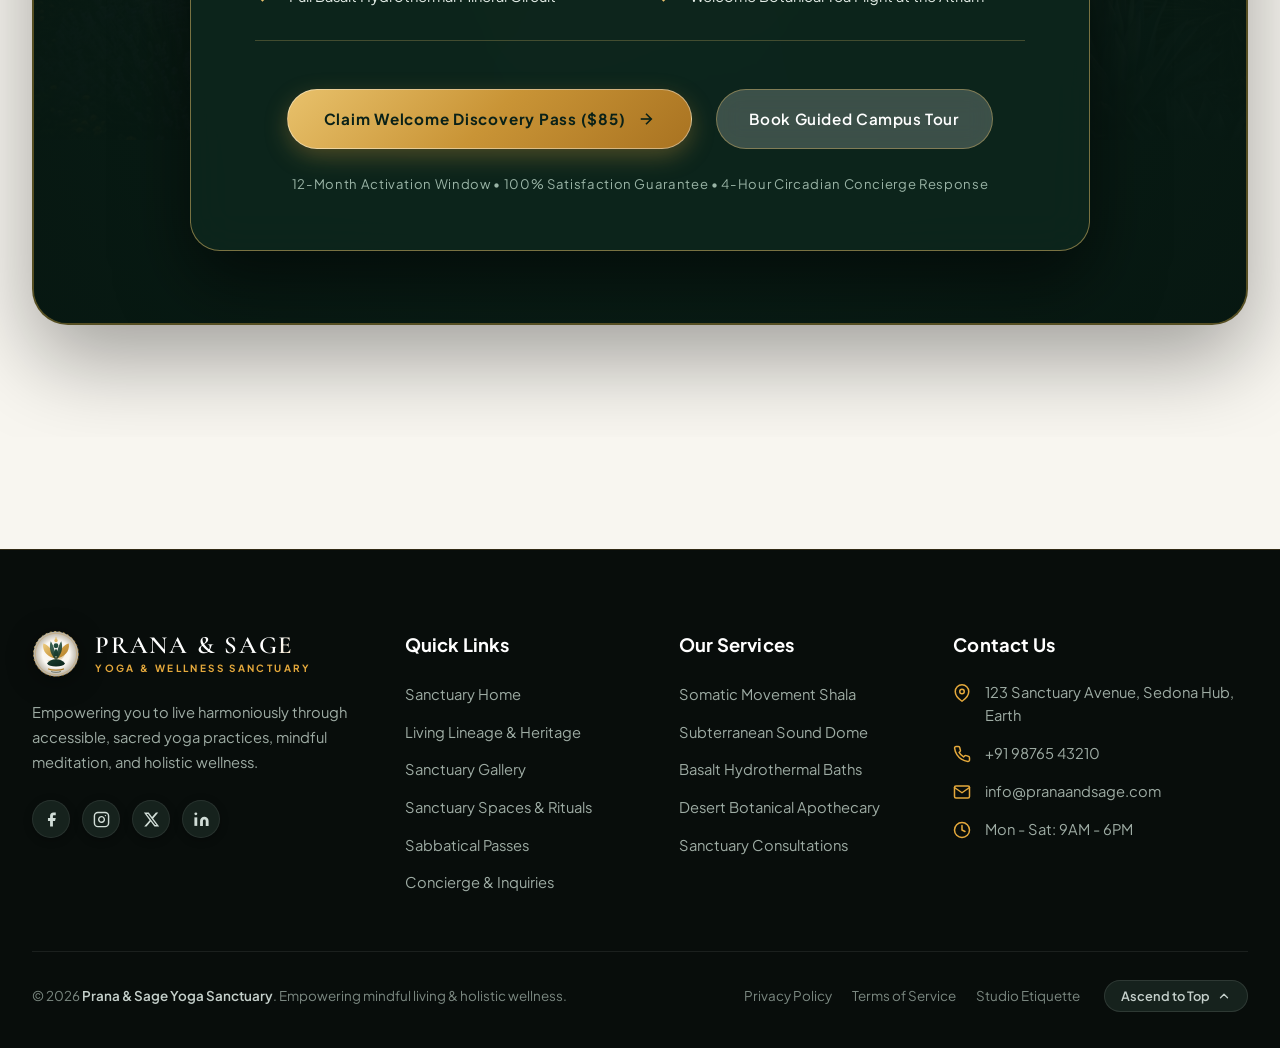
==== commit e33ea64d: "first commit" ====
--- a/index.html
+++ b/index.html
@@ -4035,22 +4035,6 @@
                 </div>
               </li>
             </ul>
-          </div>
-
-          <!-- Module 4: Private Practice Concierge Callout -->
-          <div class="schedule-concierge-card" aria-label="Private Practice Inquiries">
-            <div class="concierge-ornament" aria-hidden="true">
-              <svg width="22" height="22" viewBox="0 0 24 24" fill="none" stroke="currentColor" stroke-width="2" stroke-linecap="round" stroke-linejoin="round">
-                <polygon points="12 2 15.09 8.26 22 9.27 17 14.14 18.18 21.02 12 17.77 5.82 21.02 7 14.14 2 9.27 8.91 8.26 12 2"></polygon>
-              </svg>
-            </div>
-            <span class="concierge-kicker">BESPOKE PRACTICES</span>
-            <h4>Need Private Guidance?</h4>
-            <p>Consult with our lead yogic mentors for 1-on-1 therapeutic alignments, personal breathwork, or sound immersion.</p>
-            <a href="contact.html" class="concierge-cta-btn">
-              <span>Speak with Concierge</span>
-              <svg width="15" height="15" viewBox="0 0 24 24" fill="none" stroke="currentColor" stroke-width="2" stroke-linecap="round" stroke-linejoin="round" aria-hidden="true"><line x1="5" y1="12" x2="19" y2="12"/><polyline points="12 5 19 12 12 19"/></svg>
-            </a>
           </div>
         </div>
 
--- a/responsive.css
+++ b/responsive.css
@@ -36,6 +36,14 @@
 .atrium-hero-canvas-wrap img,
 .sabbatical-terrace-canvas img,
 .shala-letterbox-portal img,
+.hero-arch-portal img,
+.hero-arch-img,
+.temple-alcove-frame img,
+.temple-alcove-img,
+.koshas-core-artwork img,
+.koshas-mandala-img,
+.master-portrait-wrapper img,
+.master-portrait-img,
 .hero-canvas-wrapper img,
 .sanctuary-portrait-frame img,
 .apothecary-photo-portal img,
@@ -52,9 +60,22 @@
 .apothecary-photo-arch img,
 .atlas-cinematic-canvas img,
 .atelier-portrait-stele img,
-.shoji-screen-frame img {
+.shoji-screen-frame img,
+.channel-portal-arch img,
+.consultation-stele-portal img,
+.location-landscape-canvas img,
+.faculty-pedestal-portrait img,
+.chashitsu-alcove-frame img {
   width: 100% !important;
   height: 100% !important;
+  object-fit: cover !important;
+  display: block !important;
+}
+
+.pavilion-stage-img,
+.retreat-horizon-img {
+  width: 100% !important;
+  height: 520px !important;
   object-fit: cover !important;
   display: block !important;
 }
@@ -444,6 +465,11 @@
     height: 320px !important;
   }
 
+  .pavilion-stage-img,
+  .retreat-horizon-img {
+    height: 340px !important;
+  }
+
   .shala-letterbox-portal {
     aspect-ratio: 16 / 9 !important;
     height: auto !important;
@@ -1003,6 +1029,11 @@
     height: 220px !important;
   }
 
+  .pavilion-stage-img,
+  .retreat-horizon-img {
+    height: 260px !important;
+  }
+
   .campus-panoramic-card img,
   .featured-panoramic-card img {
     height: 190px !important;
